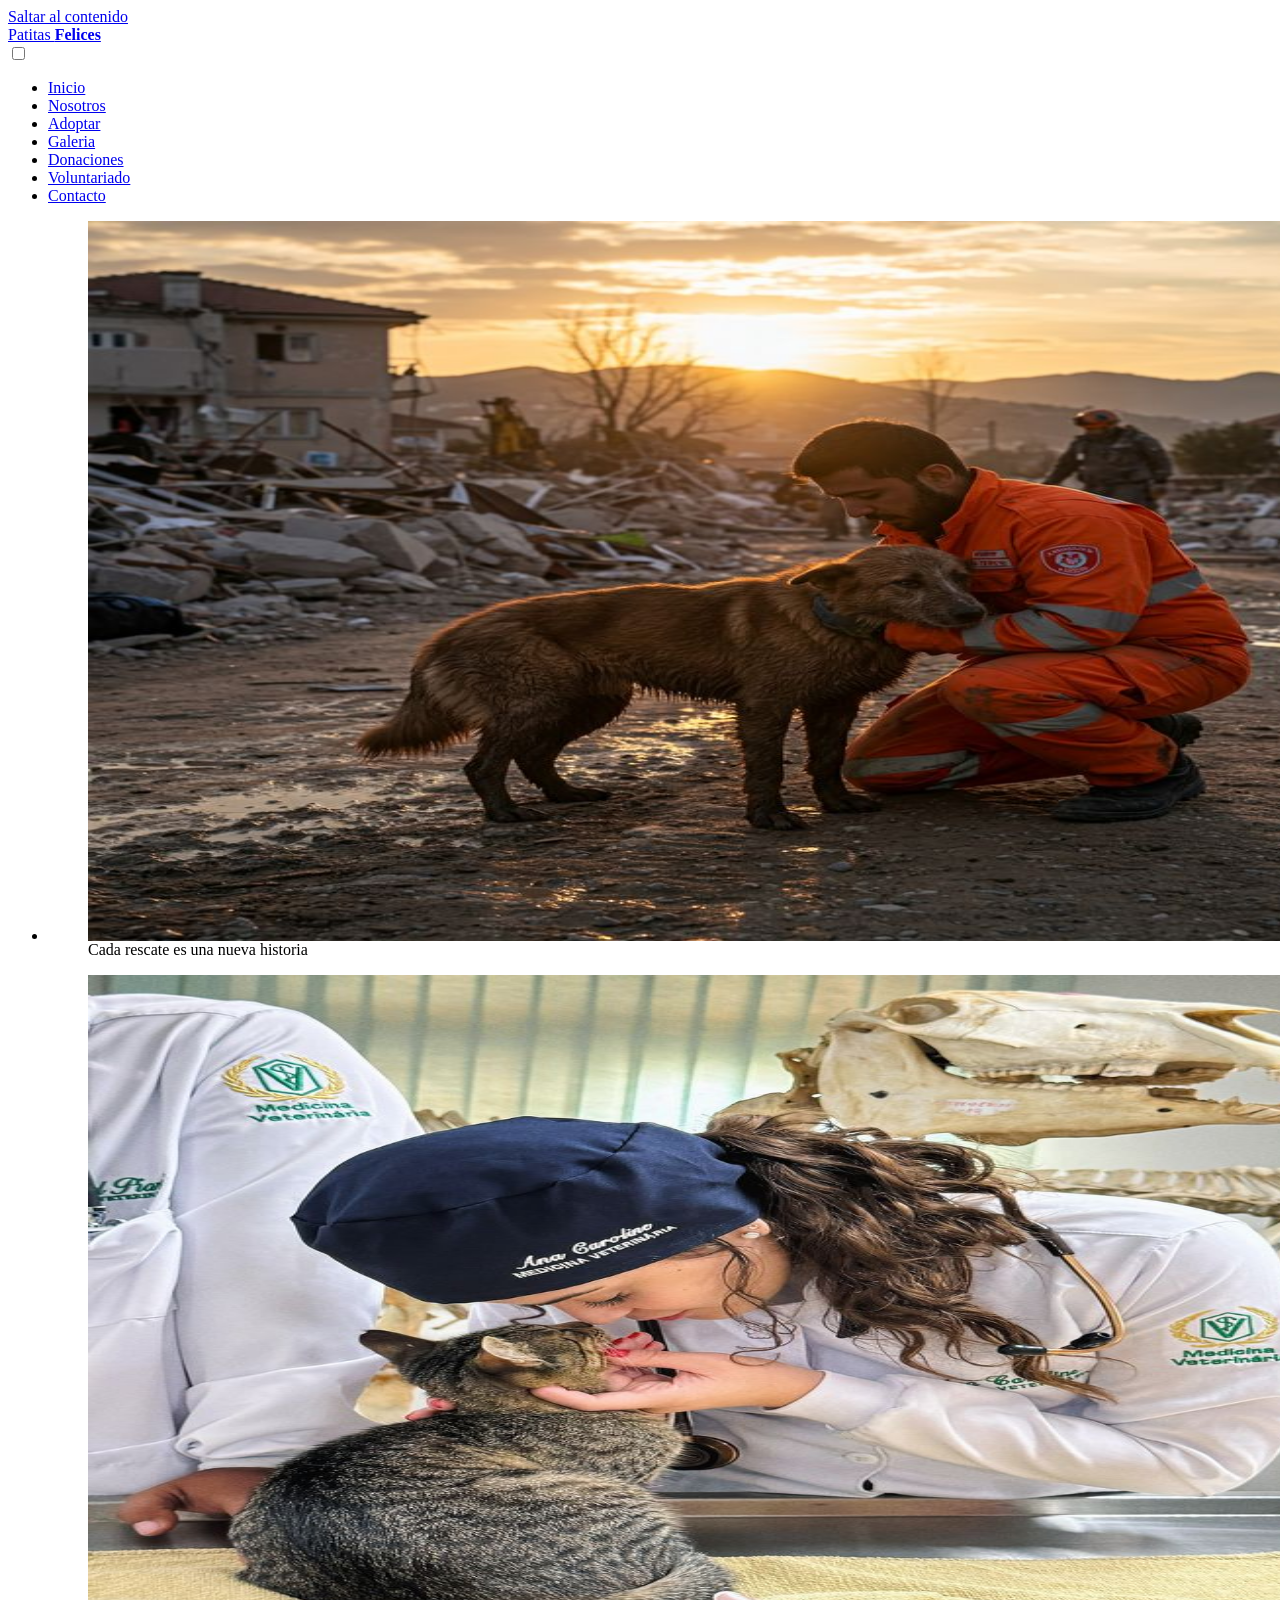
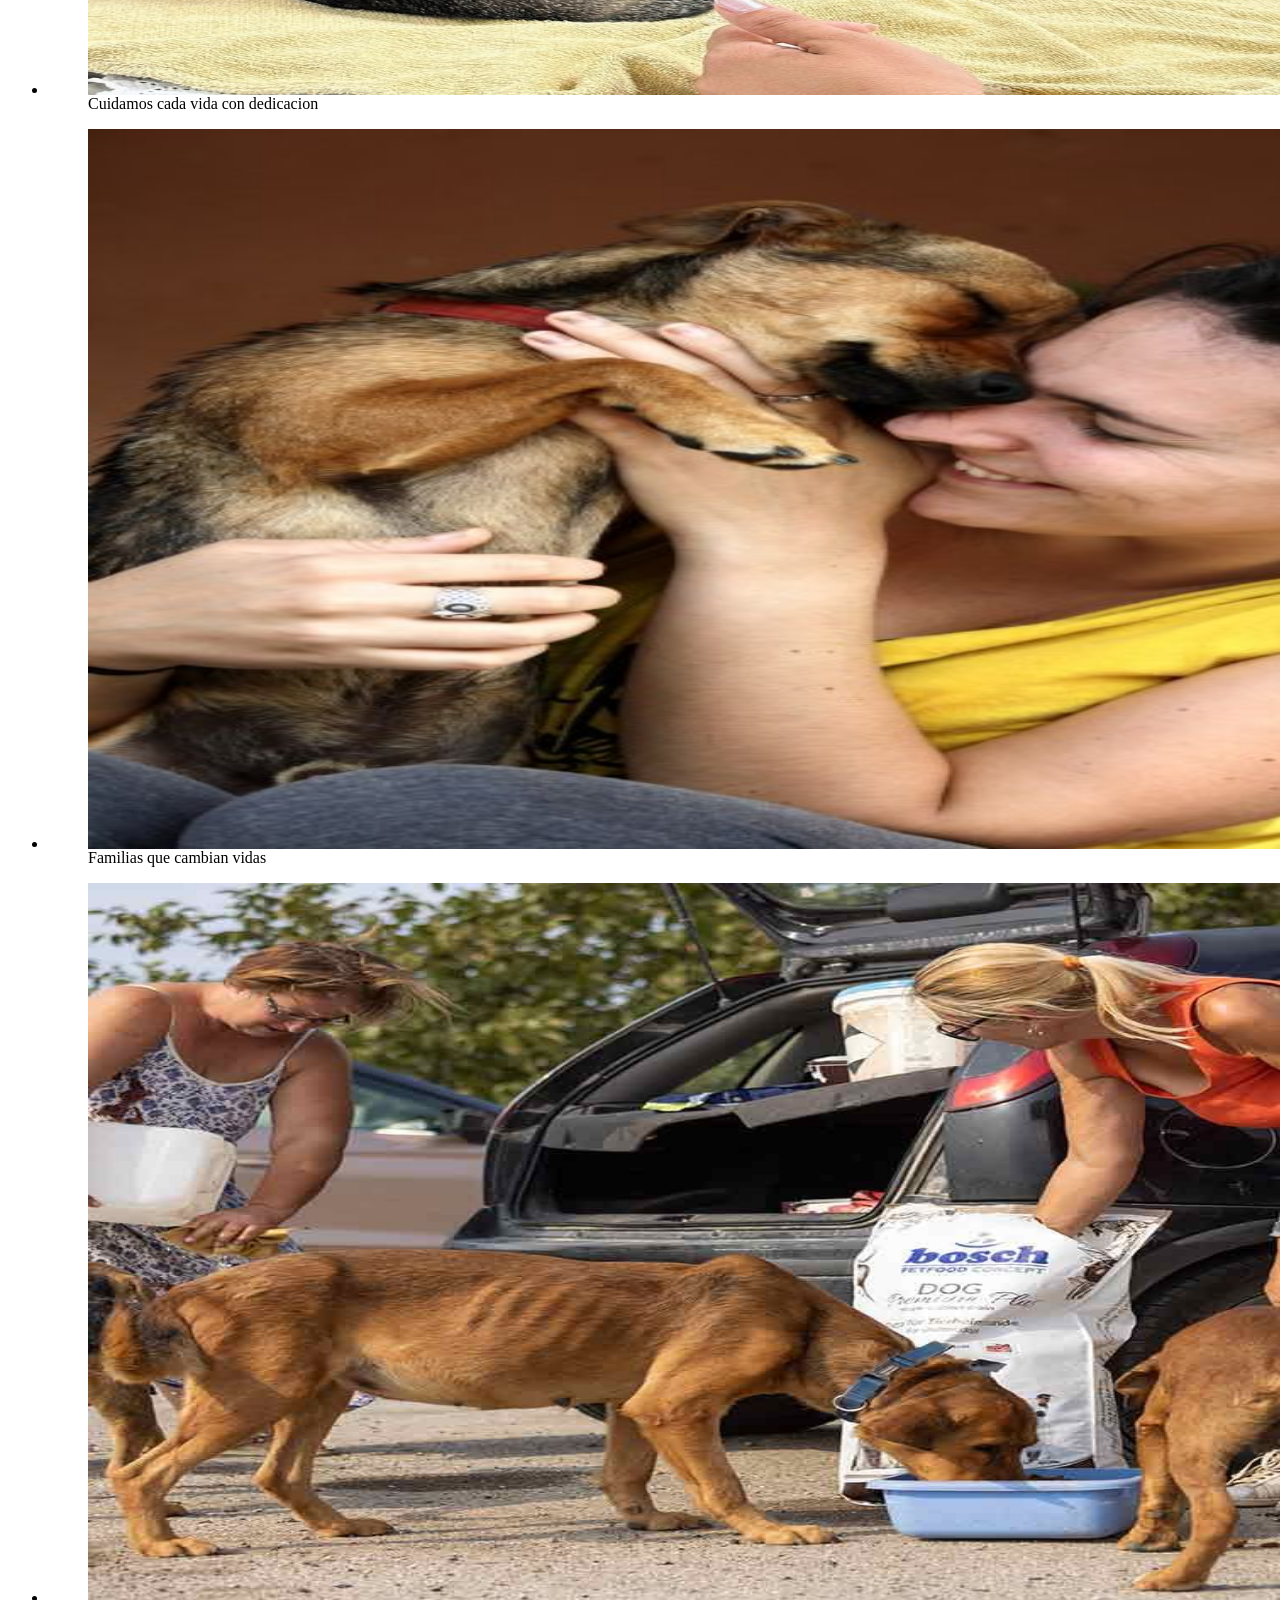
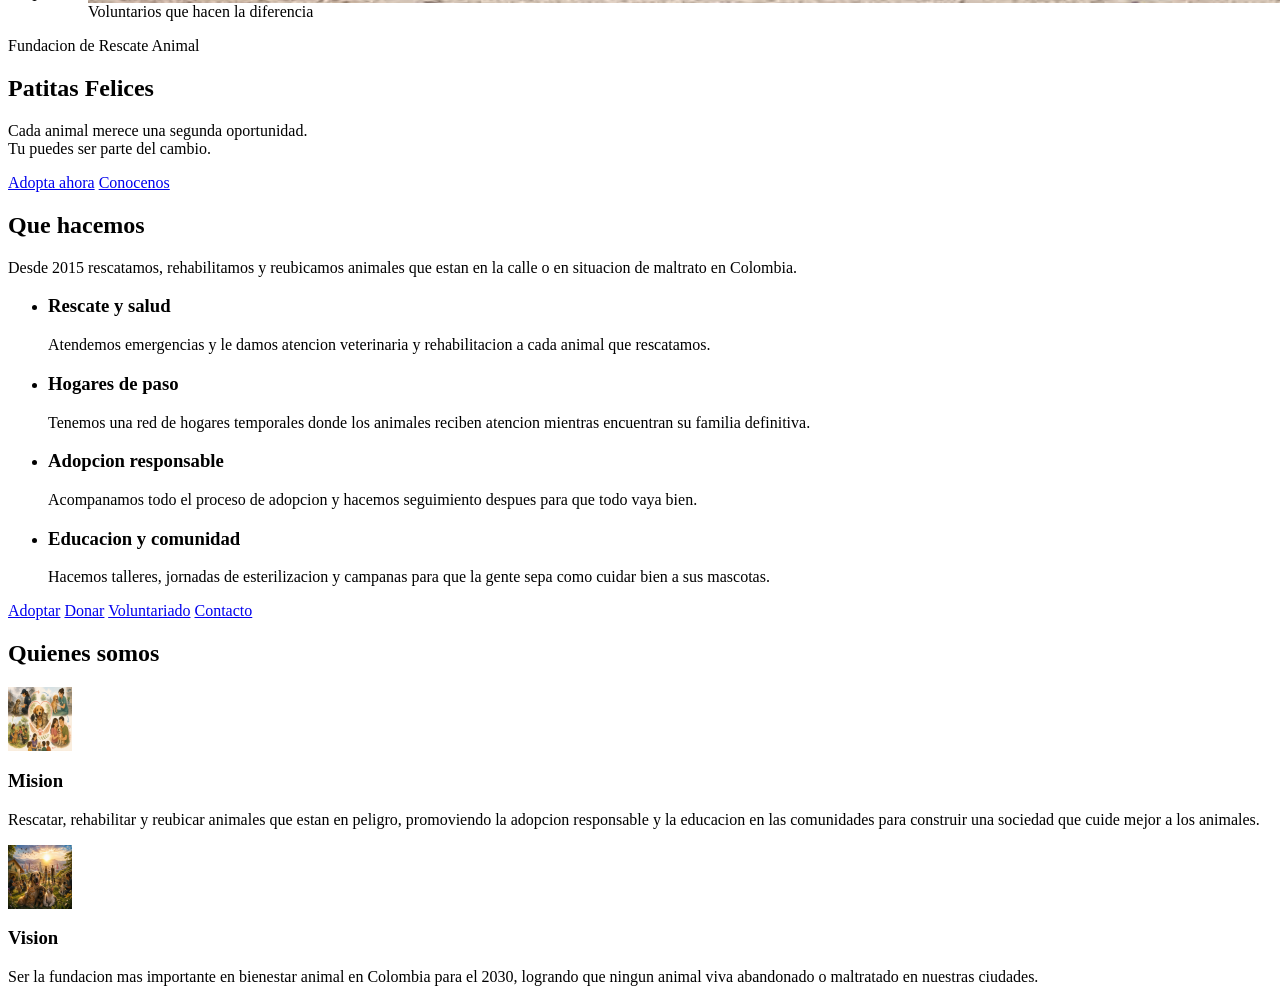
==== index.html @ 2f9f9a66 "feat: index" ====
<html lang="es">
  <head>
    <meta charset="UTF-8" />
    <meta name="viewport" content="width=device-width, initial-scale=1.0" />
    <meta
      name="description"
      content="Fundacion Patitas Felices — Rescate, cuidado y reubicacion de animales en Colombia. Adopta, dona o se voluntario."
    />
    <meta name="author" content="Fundacion Patitas Felices" />
    <title>Patitas Felices — Fundacion de Rescate Animal</title>
    <link rel="stylesheet" href="styles.css"> 
   </head>

  <body>

    <a href="#contenido-principal" class="skip-link">Saltar al contenido</a>
    <header class="site-header" role="banner">
      <div class="header-inner">

        <a href="#inicio" class="brand" aria-label="Patitas Felices - ir al inicio">
          <span class="brand-name">Patitas <strong>Felices</strong></span>
        </a>

        <nav class="nav-main" aria-label="Navegacion principal">
          <input type="checkbox" id="nav-toggle" class="nav-toggle-input" aria-hidden="true" />
          <label for="nav-toggle" class="nav-toggle-label" aria-label="Abrir menu">
            <span></span>
            <span></span>
            <span></span>
          </label>

          <ul class="nav-list" role="list">
            <li><a href="#inicio" class="nav-link">Inicio</a></li>
            <li><a href="#nosotros" class="nav-link">Nosotros</a></li>
            <li><a href="#adoptar" class="nav-link">Adoptar</a></li>
            <li><a href="#galeria" class="nav-link">Galeria</a></li>
            <li><a href="#donaciones" class="nav-link">Donaciones</a></li>
            <li><a href="#voluntariado" class="nav-link">Voluntariado</a></li>
            <li><a href="#contacto" class="nav-link nav-link--cta">Contacto</a></li>
          </ul>
        </nav>

      </div>
    </header>

    <main id="contenido-principal">
      <section id="inicio" class="section-hero" aria-labelledby="hero-titulo">

       
        <div class="hero-carrusel" role="region" aria-label="Fotos de animales y voluntarios">
          <ul class="carrusel-track" role="list">
            <li class="carrusel-slide slide-1">
              <figure>
                <img
                  src="img/rescate.jpg"
                  width="1440"
                  height="720"
                  loading="eager"
                  fetchpriority="high"
                />
                <figcaption class="slide-texto">Cada rescate es una nueva historia</figcaption>
              </figure>
            </li>
            <li class="carrusel-slide slide-2">
              <figure>
                <img
                  src="img/veterinaria.jpg"
                  width="1440"
                  height="720"
                  loading="lazy"
                />
                <figcaption class="slide-texto">Cuidamos cada vida con dedicacion</figcaption>
              </figure>
            </li>
            <li class="carrusel-slide slide-3">
              <figure>
                <img
                  src="img/perrito.jpg"
                  width="1440"
                  height="720"
                  loading="lazy"
                />
                <figcaption class="slide-texto">Familias que cambian vidas</figcaption>
              </figure>
            </li>
            <li class="carrusel-slide slide-4">
              <figure>
                <img
                  src="img/voluntarios.jpg"
                  width="1440"
                  height="720"
                  loading="lazy"
                />
                <figcaption class="slide-texto">Voluntarios que hacen la diferencia</figcaption>
              </figure>
            </li>
          </ul>
        </div>

        <div class="hero-contenido">
          <p class="hero-subtitulo">Fundacion de Rescate Animal</p>
          <h1 id="hero-titulo" class="hero-titulo">
            Patitas <span class="hero-titulo--acento">Felices</span>
          </h1>
          <p class="hero-eslogan">
            Cada animal merece una segunda oportunidad.<br />
            Tu puedes ser parte del cambio.
          </p>
          <div class="hero-botones">
            <a href="#adoptar" class="btn btn--principal btn--grande">Adopta ahora</a>
            <a href="#nosotros" class="btn btn--borde btn--grande">Conocenos</a>
          </div>
        </div>

      </section>

       <section id="que-hacemos" class="section-destacados" aria-labelledby="destacados-titulo">
        <div class="contenedor">

          <header class="section-encabezado">
            <h2 id="destacados-titulo" class="section-titulo">Que hacemos</h2>
            <p class="section-descripcion">
              Desde 2015 rescatamos, rehabilitamos y reubicamos animales que estan
              en la calle o en situacion de maltrato en Colombia.
            </p>
          </header>

          <ul class="destacados-grilla" role="list">
            <li class="tarjeta-destacado">
              <h3 class="tarjeta-destacado__titulo">Rescate y salud</h3>
              <p class="tarjeta-destacado__texto">
                Atendemos emergencias y le damos atencion veterinaria y rehabilitacion
                a cada animal que rescatamos.
              </p>
            </li>
            <li class="tarjeta-destacado">
              <h3 class="tarjeta-destacado__titulo">Hogares de paso</h3>
              <p class="tarjeta-destacado__texto">
                Tenemos una red de hogares temporales donde los animales reciben
                atencion mientras encuentran su familia definitiva.
              </p>
            </li>
            <li class="tarjeta-destacado">
              <h3 class="tarjeta-destacado__titulo">Adopcion responsable</h3>
              <p class="tarjeta-destacado__texto">
                Acompanamos todo el proceso de adopcion y hacemos seguimiento despues
                para que todo vaya bien.
              </p>
            </li>
            <li class="tarjeta-destacado">
              <h3 class="tarjeta-destacado__titulo">Educacion y comunidad</h3>
              <p class="tarjeta-destacado__texto">
                Hacemos talleres, jornadas de esterilizacion y campanas para que
                la gente sepa como cuidar bien a sus mascotas.
              </p>
            </li>
          </ul>

          <nav class="accesos-rapidos" aria-label="Accesos rapidos a secciones">
            <a href="#adoptar" class="btn btn--secundario">Adoptar</a>
            <a href="#donaciones" class="btn btn--secundario">Donar</a>
            <a href="#voluntariado" class="btn btn--secundario">Voluntariado</a>
            <a href="#contacto" class="btn btn--secundario">Contacto</a>
          </nav>

        </div>
      </section>


      <section id="nosotros" class="section-mision" aria-labelledby="mision-titulo">
        <div class="contenedor">

          <header class="section-encabezado">
            <h2 id="mision-titulo" class="section-titulo">Quienes somos</h2>
          </header>

          <div class="mision-vision-grilla">

            <article class="tarjeta-mision" aria-labelledby="mision-heading">
              <div class="tarjeta-mision__icono">
                <img src="img/mision.png" alt="" width="64" height="64" />
              </div>
              <h3 id="mision-heading" class="tarjeta-mision__titulo">Mision</h3>
              <p class="tarjeta-mision__texto">
                Rescatar, rehabilitar y reubicar animales que estan en peligro,
                promoviendo la adopcion responsable y la educacion en las comunidades
                para construir una sociedad que cuide mejor a los animales.
              </p>
            </article>

            <article class="tarjeta-vision" aria-labelledby="vision-heading">
              <div class="tarjeta-mision__icono">
                <img src="img/vision.png" alt="" width="64" height="64" />
              </div>
              <h3 id="vision-heading" class="tarjeta-mision__titulo">Vision</h3>
              <p class="tarjeta-mision__texto">
                Ser la fundacion mas importante en bienestar animal en Colombia para
                el 2030, logrando que ningun animal viva abandonado o maltratado
                en nuestras ciudades.
              </p>
            </article>

          </div>
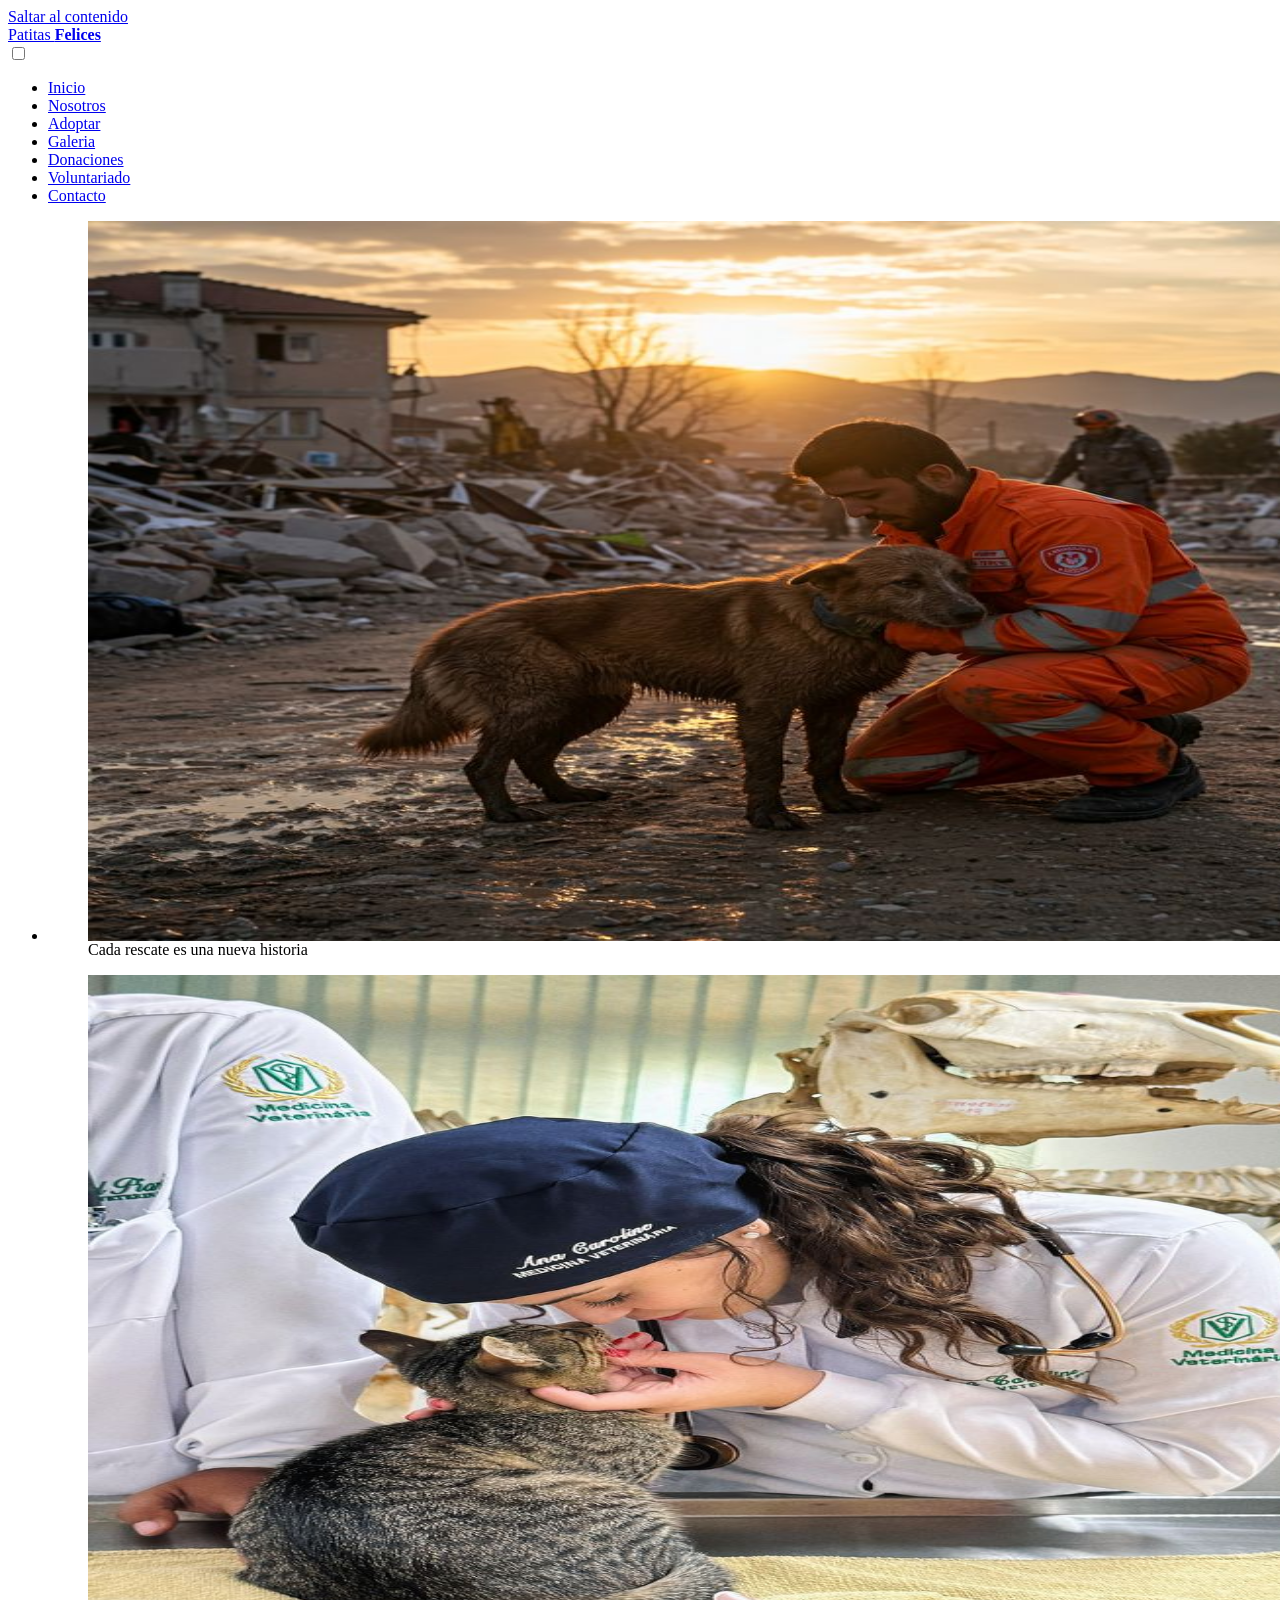
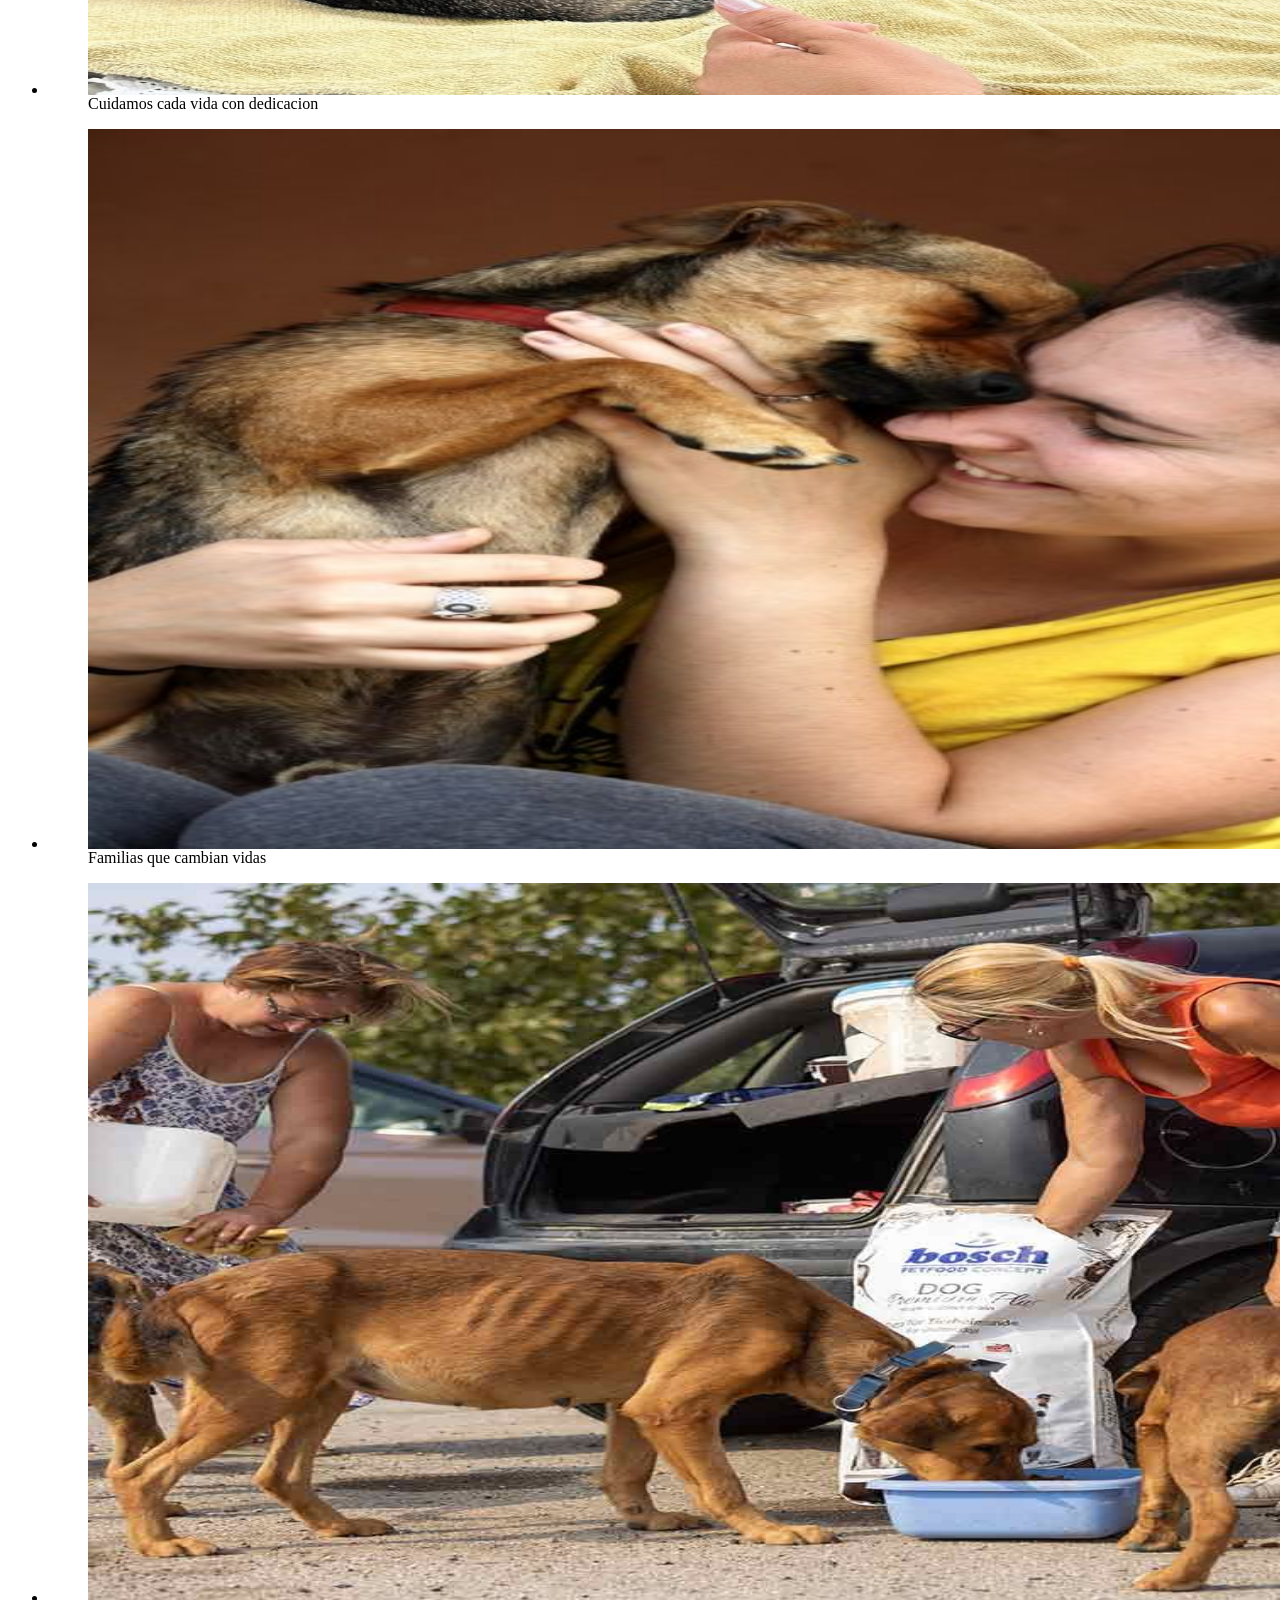
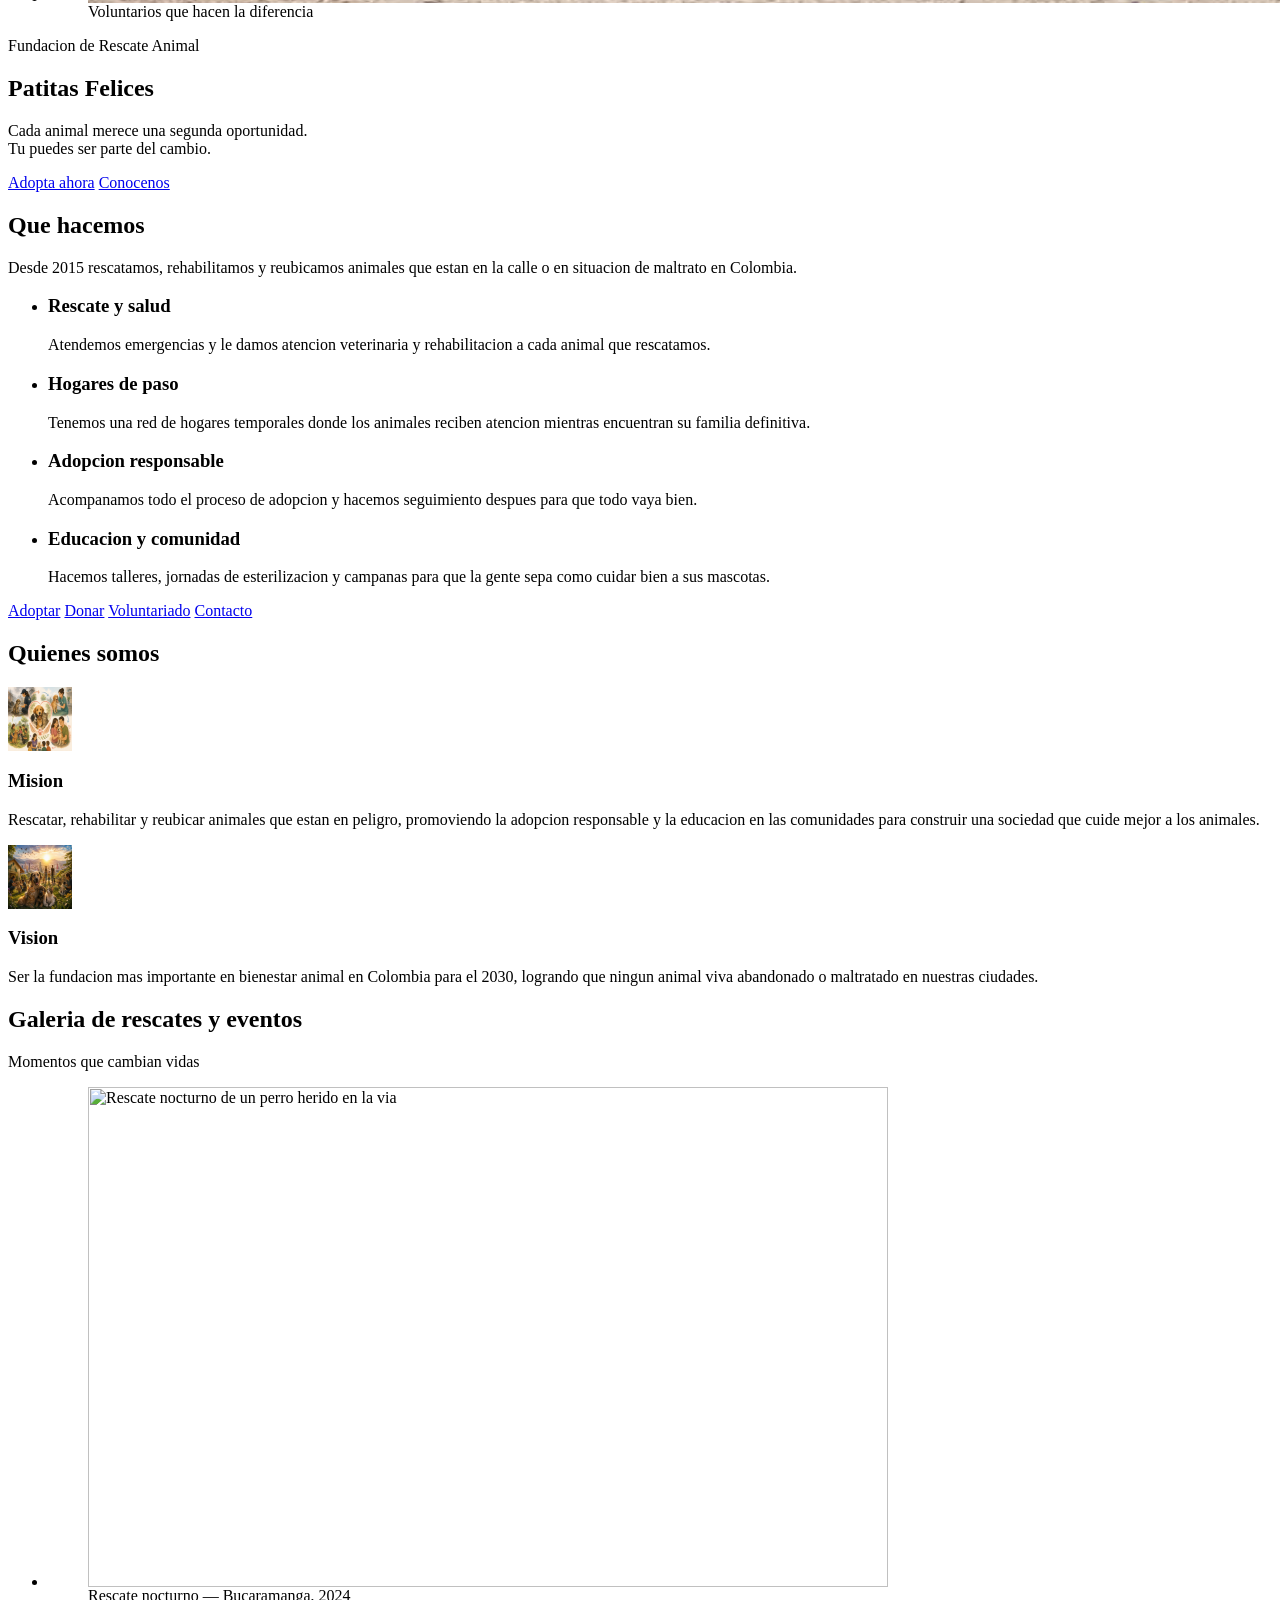
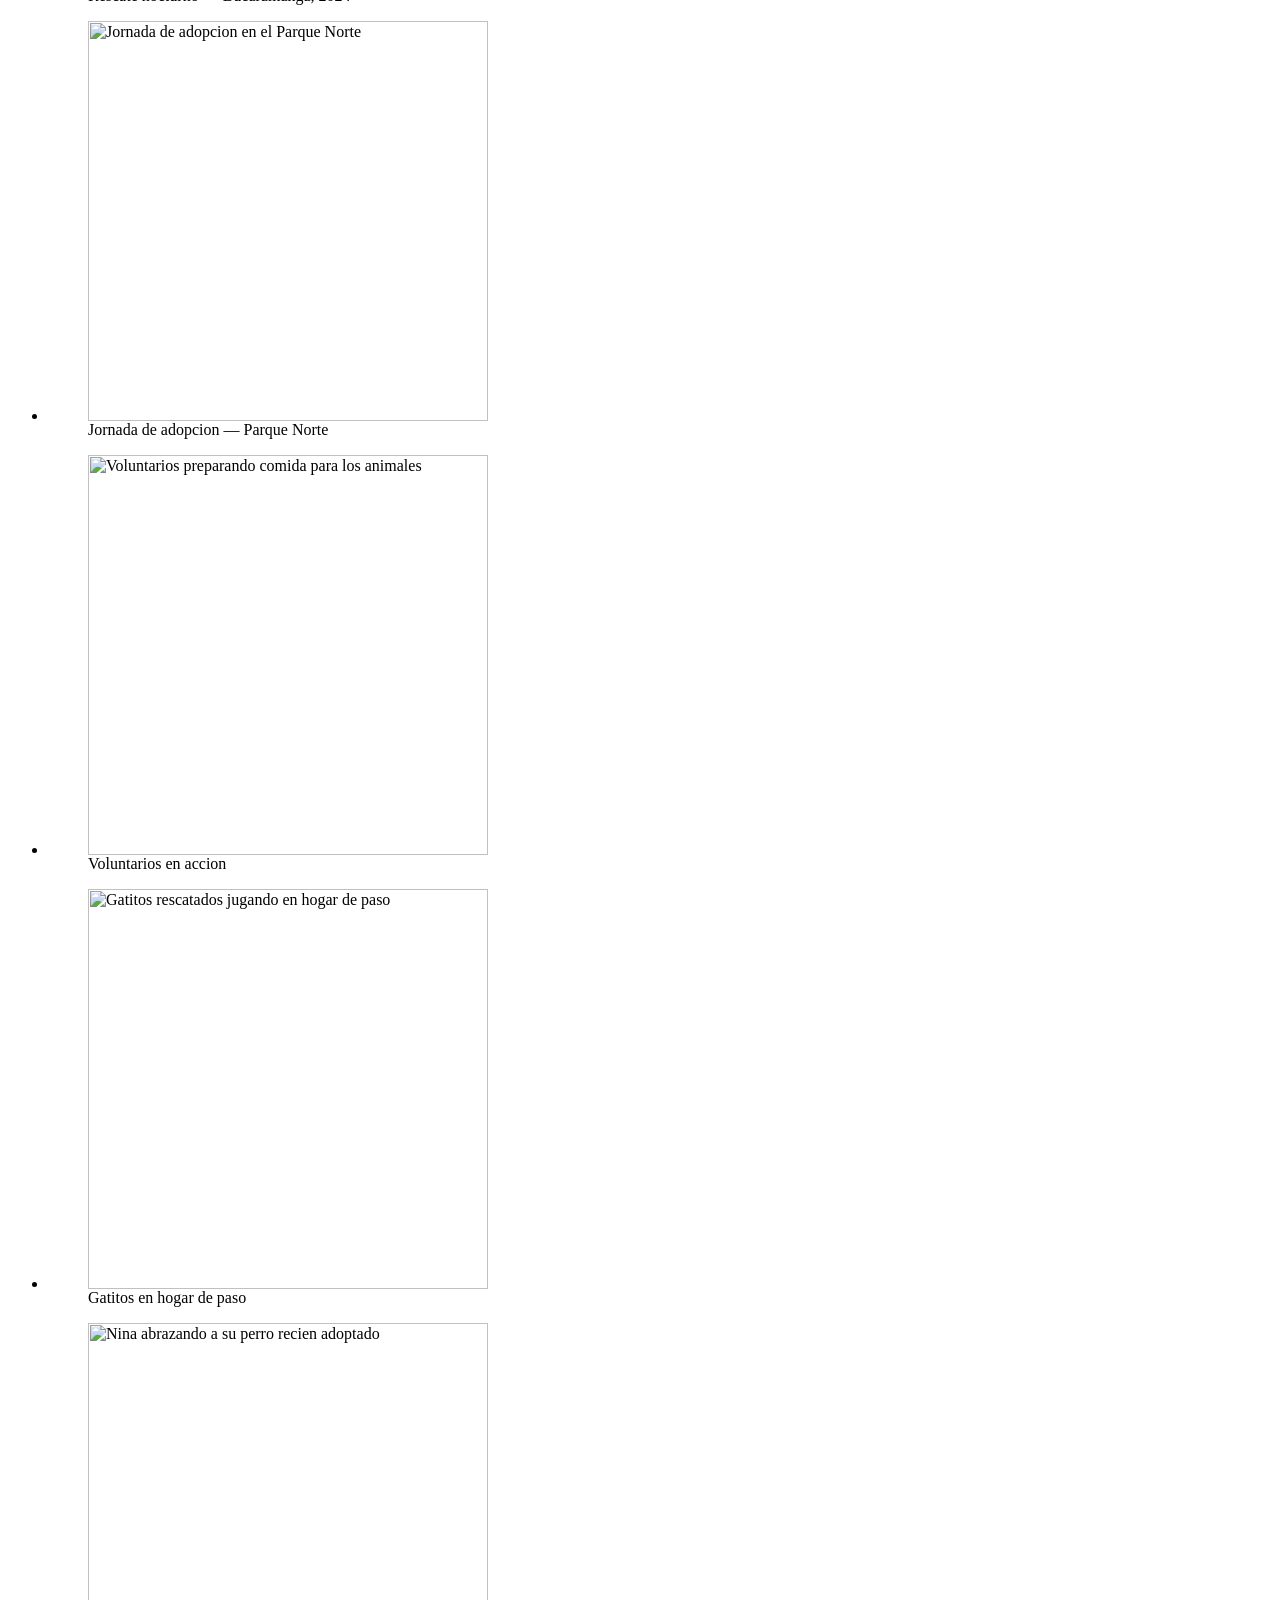
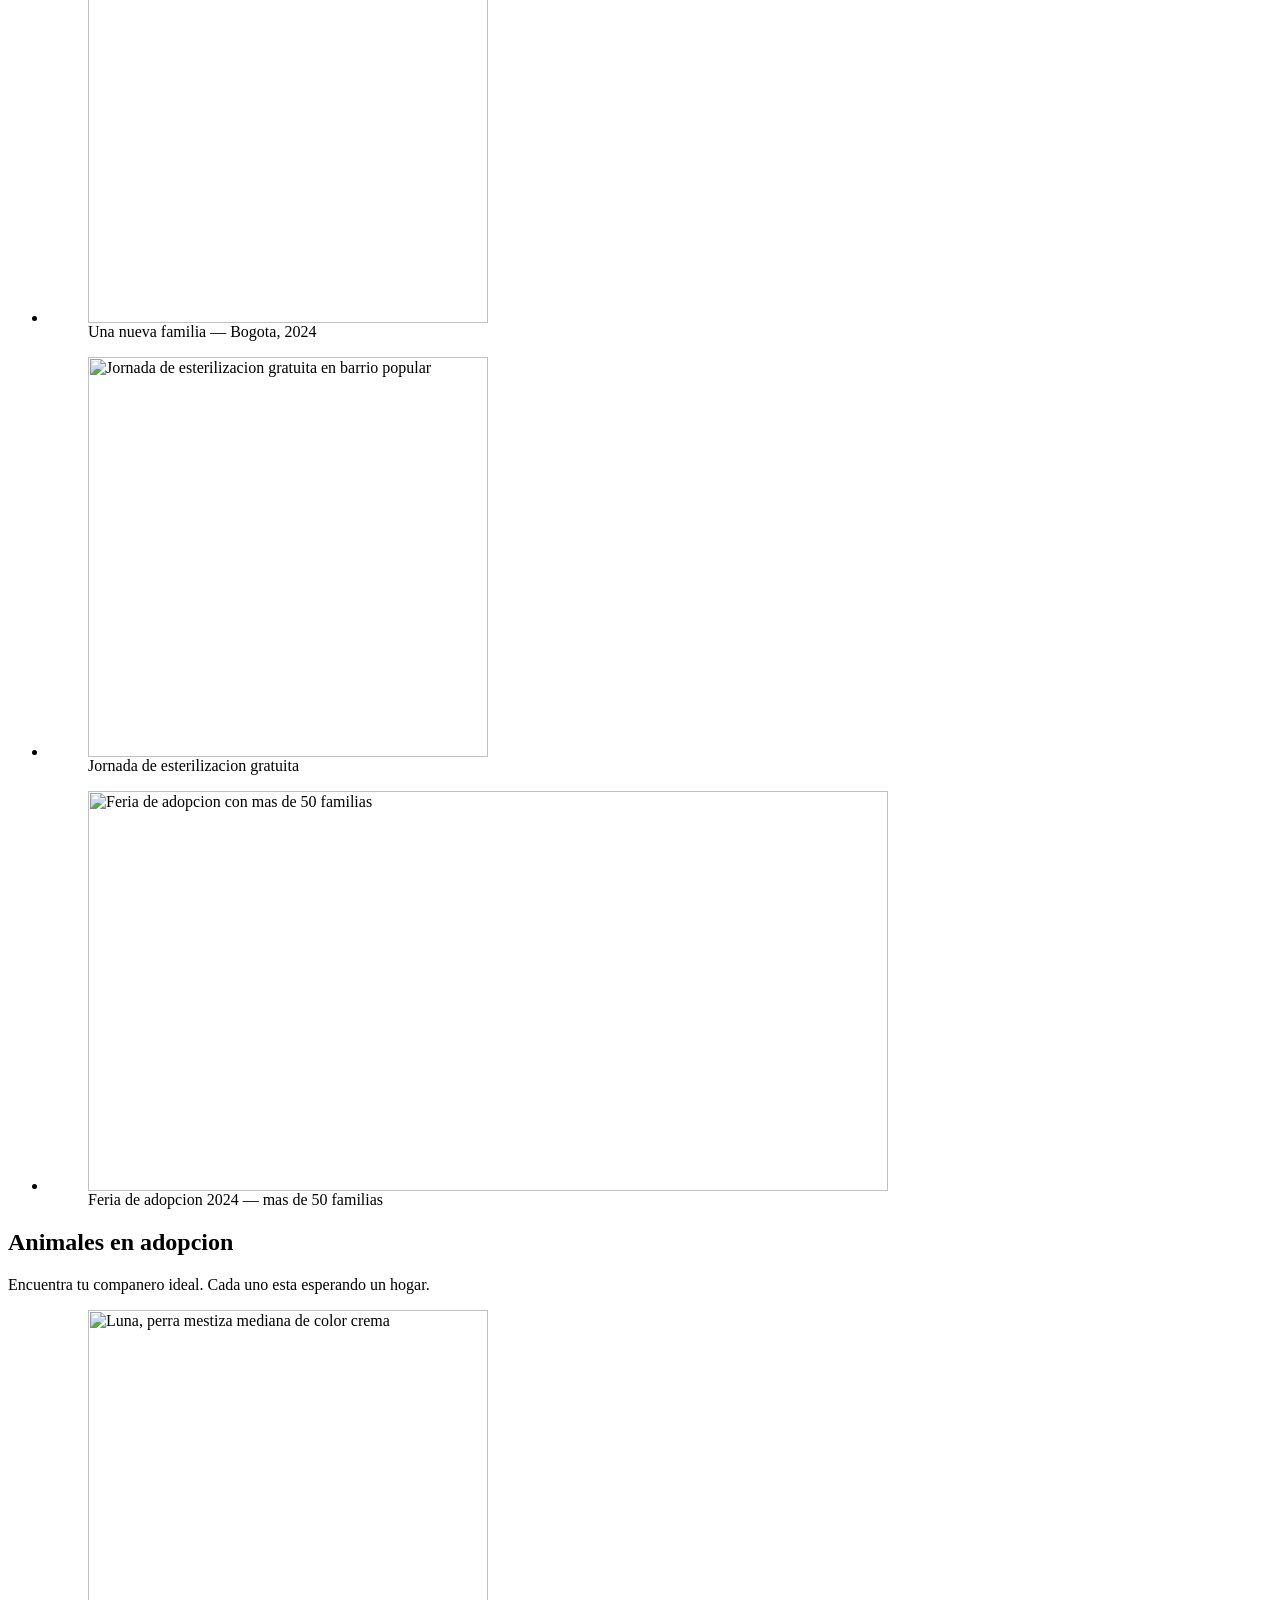
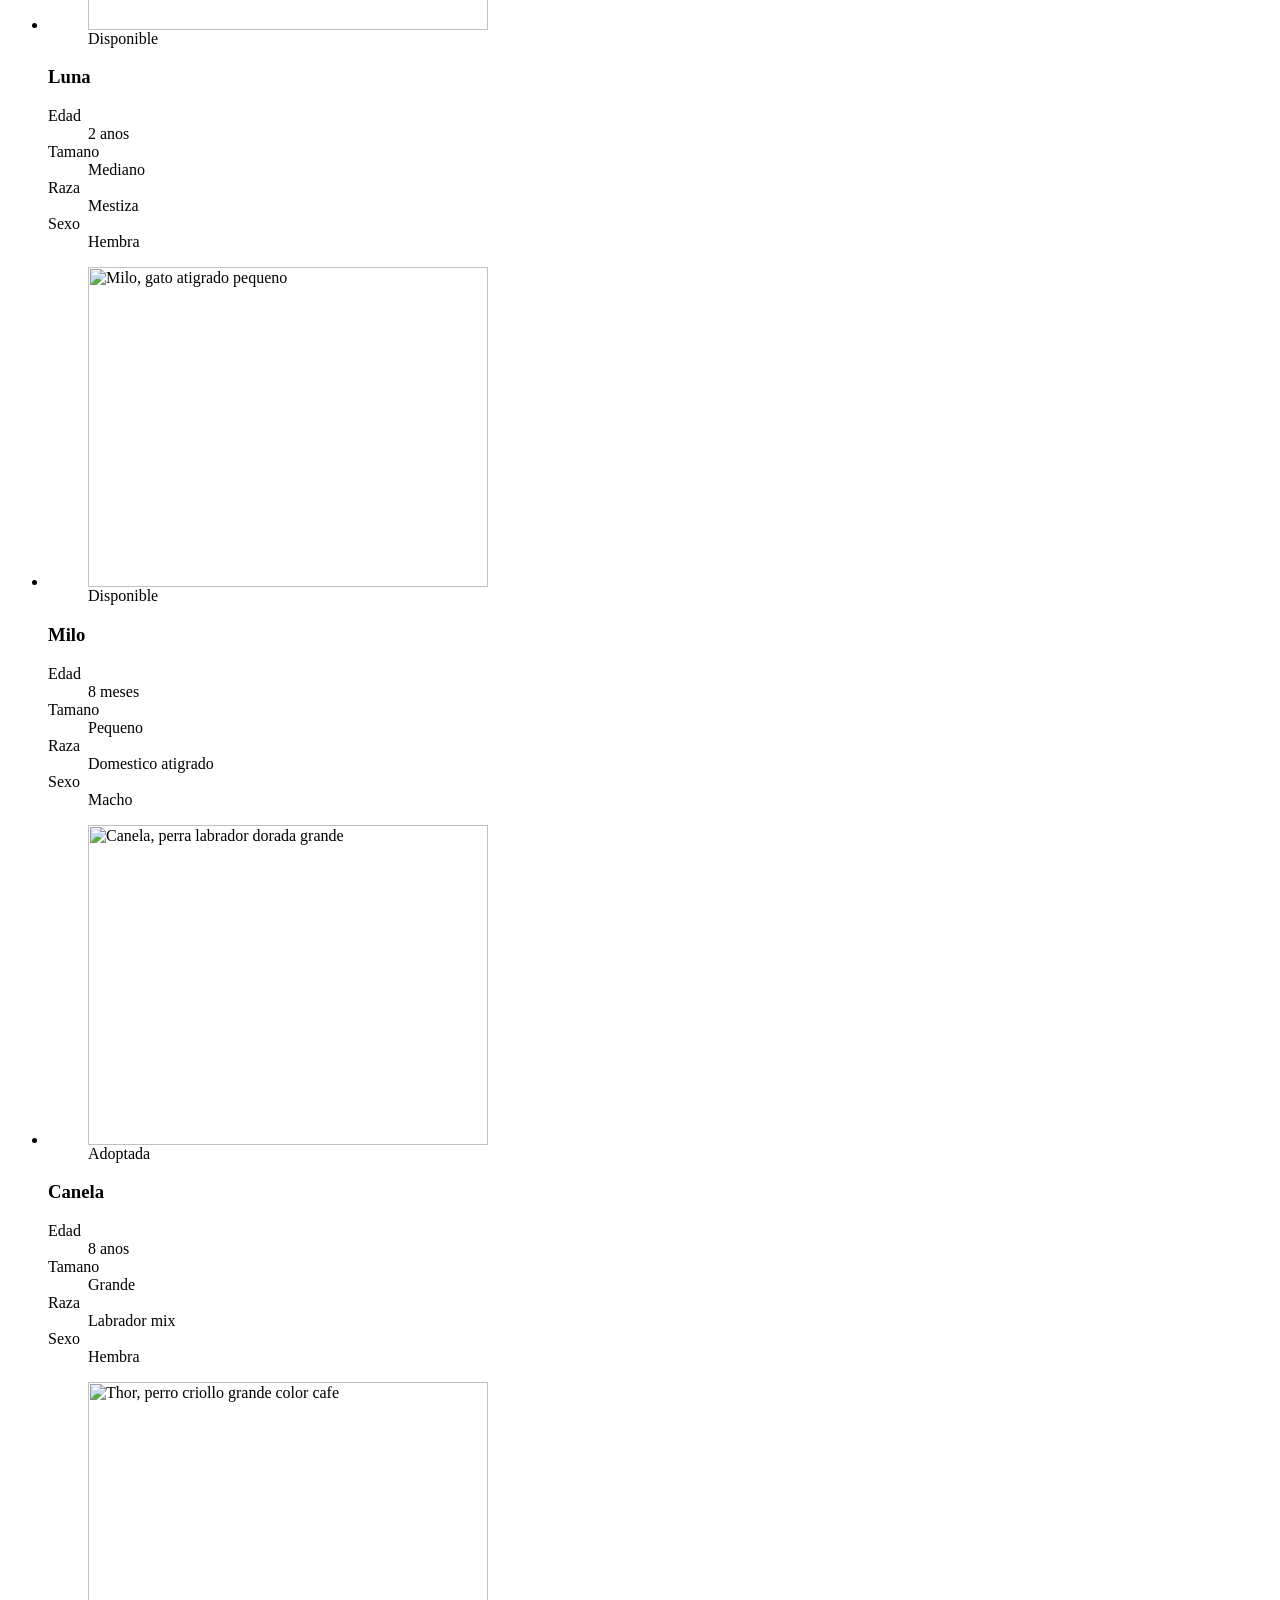
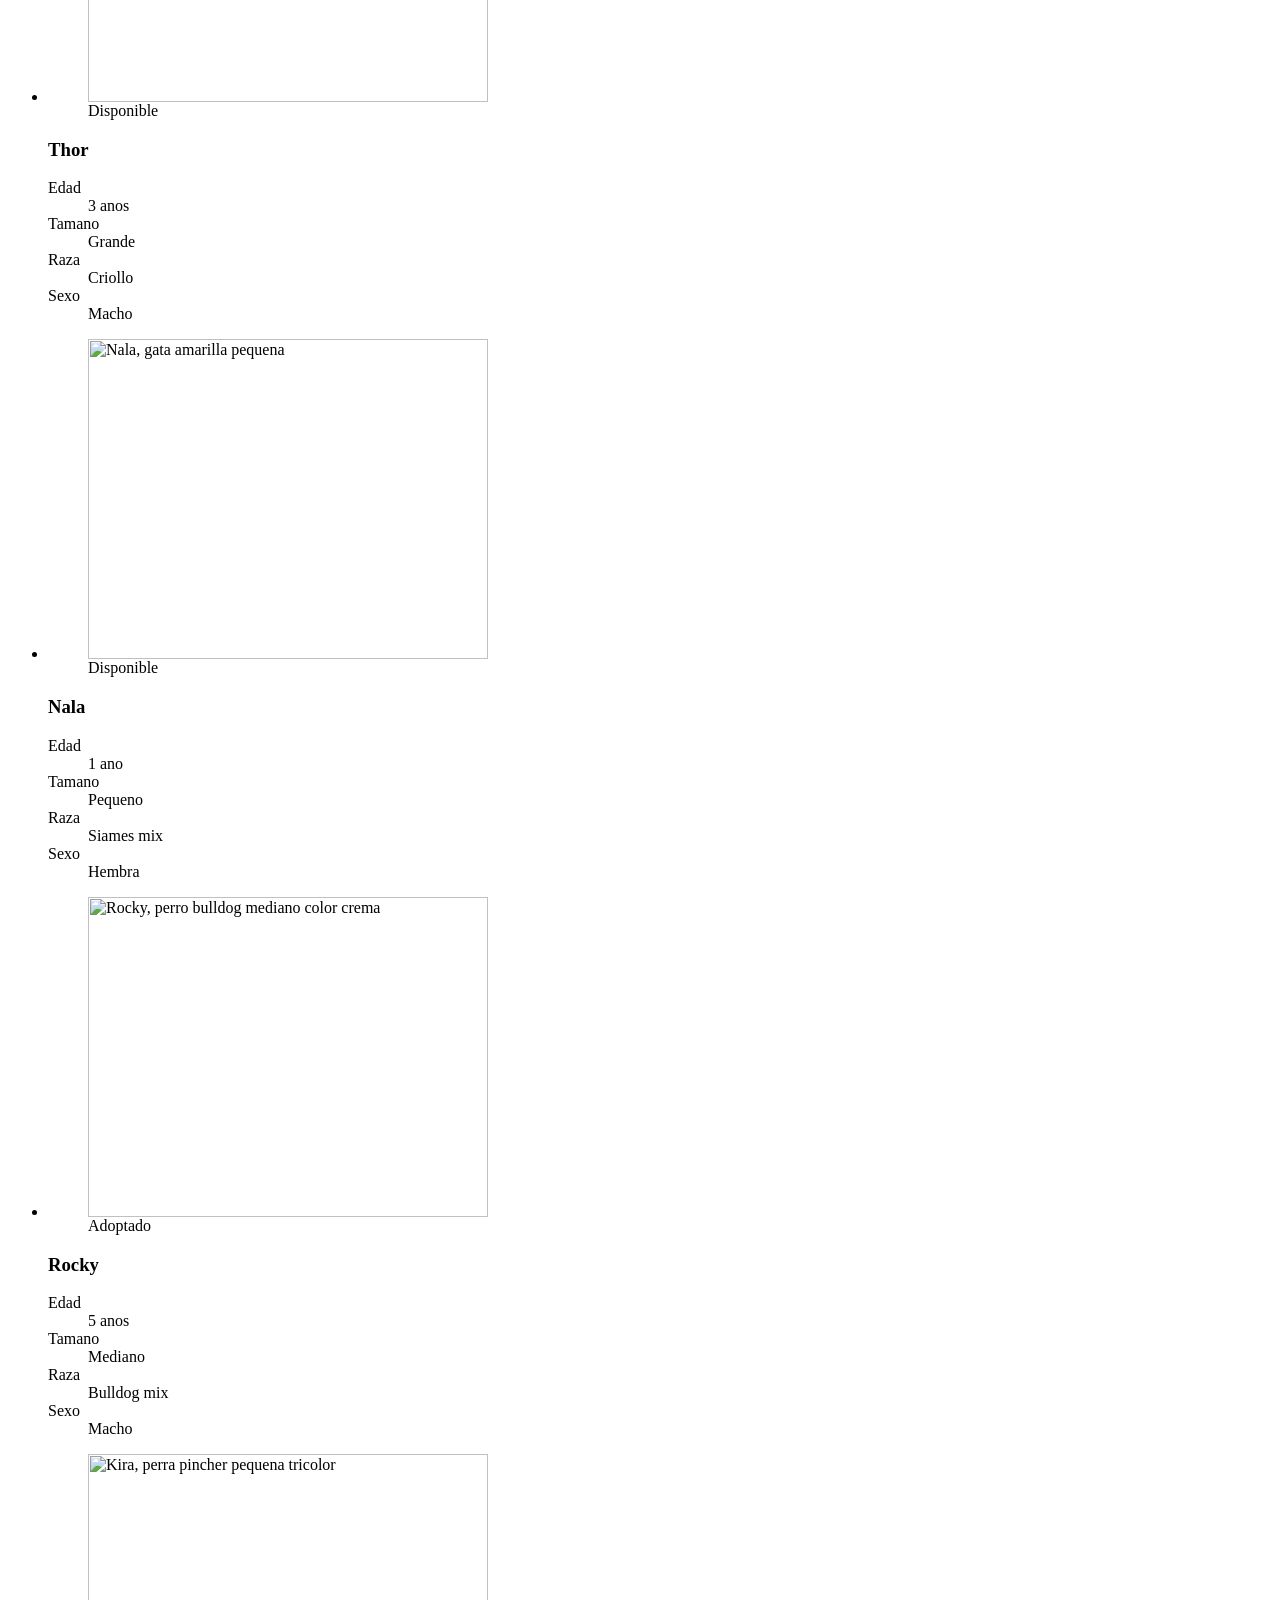
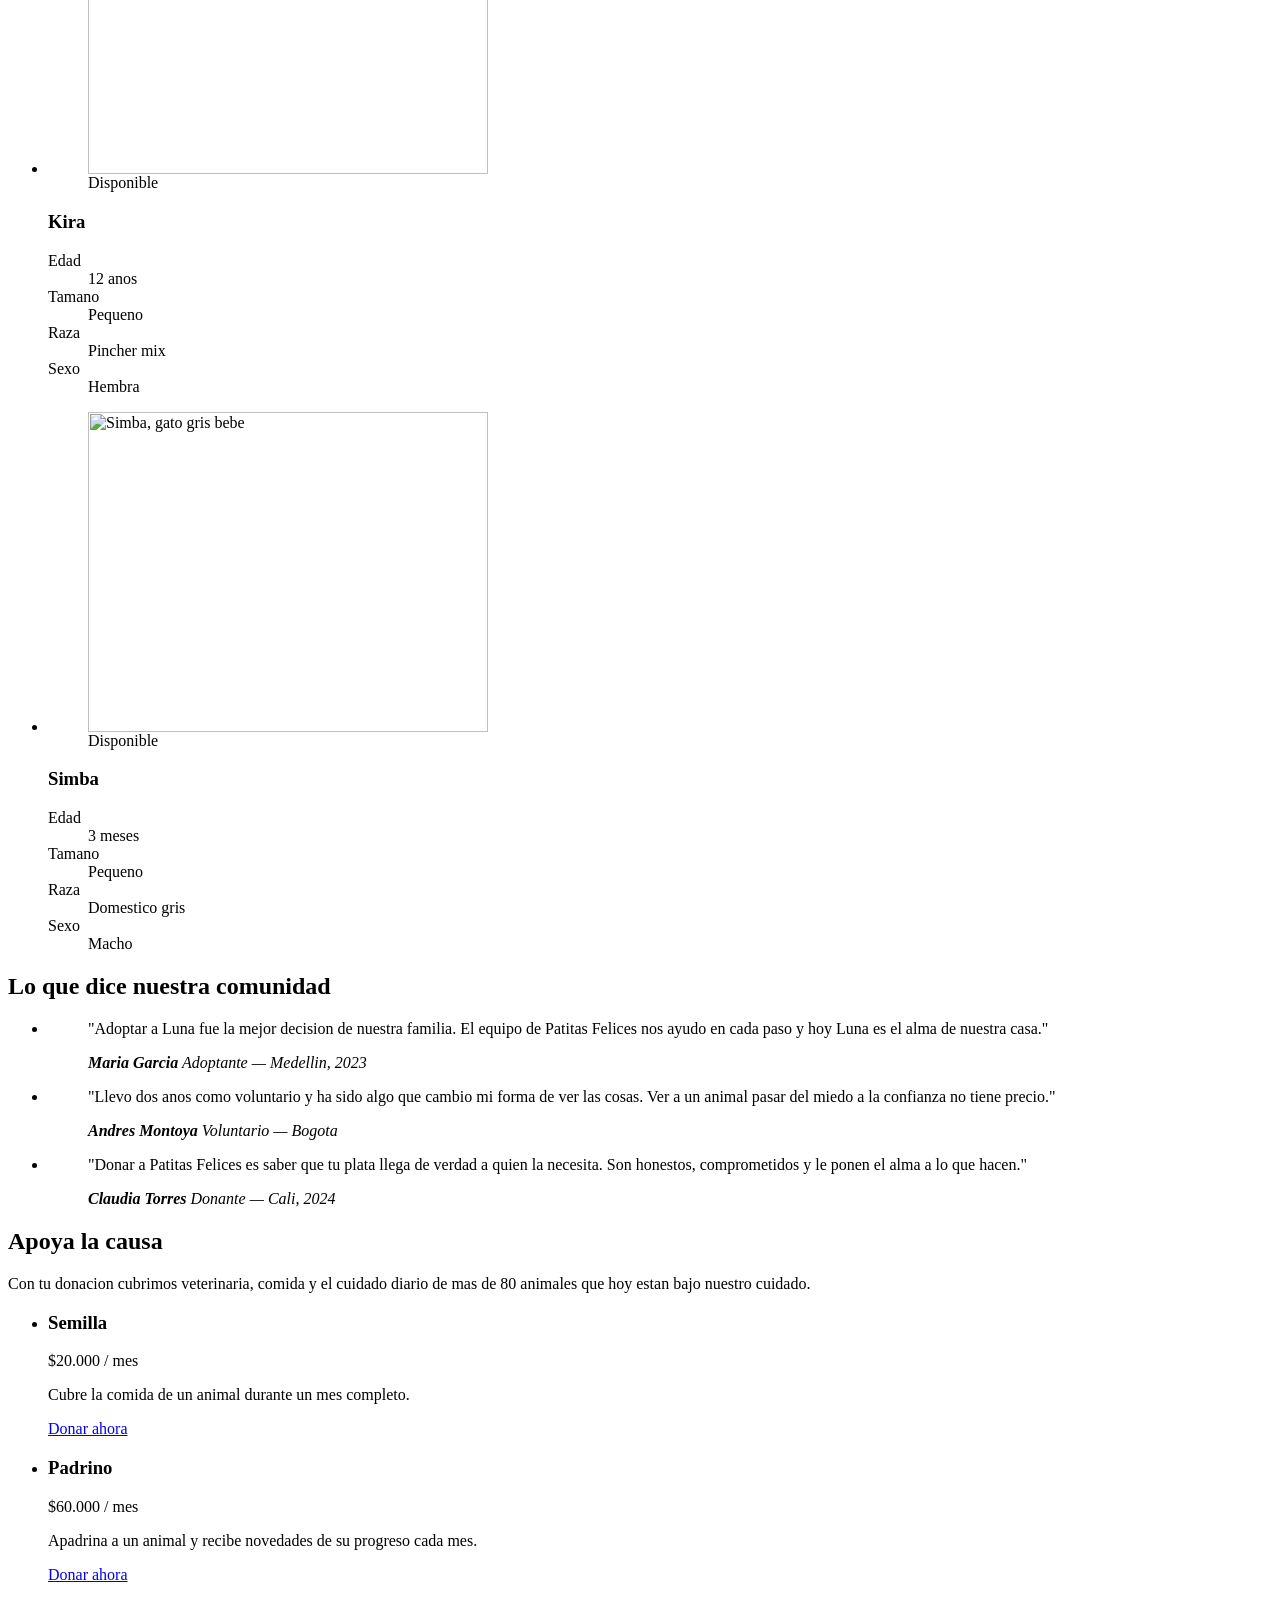
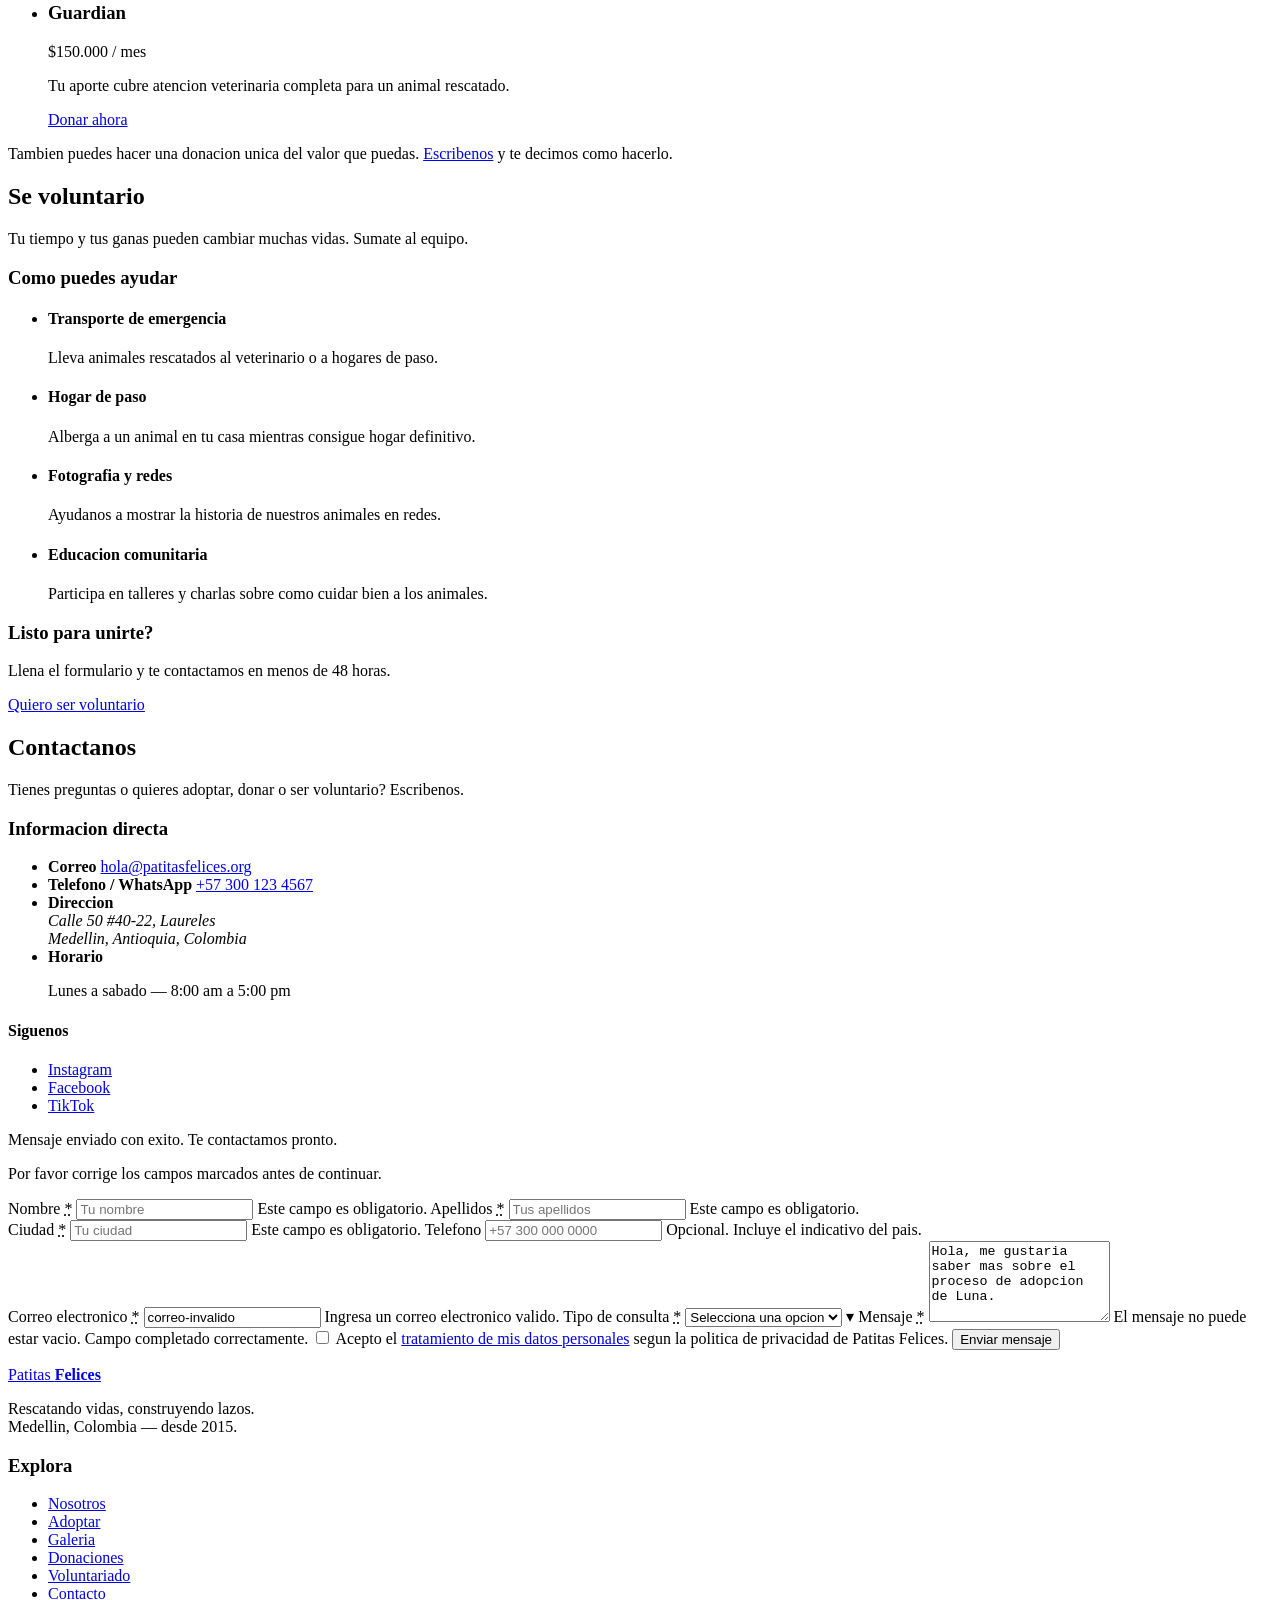
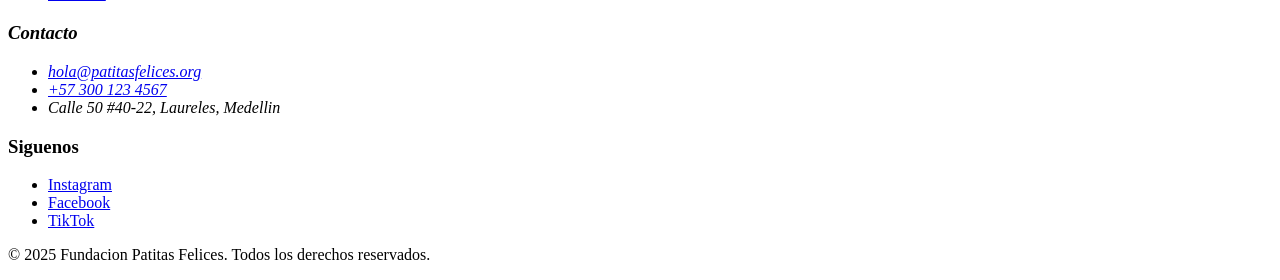
==== commit d920bf92: "feat:index" ====
--- a/index.html
+++ b/index.html
@@ -200,4 +200,549 @@
               </p>
             </article>
 
-          </div>+          </div>
+          <section id="galeria" class="section-galeria" aria-labelledby="galeria-titulo">
+        <div class="contenedor">
+
+          <header class="section-encabezado">
+            <h2 id="galeria-titulo" class="section-titulo">Galeria de rescates y eventos</h2>
+            <p class="section-descripcion">Momentos que cambian vidas</p>
+          </header>
+
+          <ul class="galeria-mosaico" role="list" aria-label="Fotos de rescates y eventos">
+            <li class="galeria-item galeria-item--ancho">
+              <figure>
+                <img src="img/rescate2.png" alt="Rescate nocturno de un perro herido en la via" width="800" height="500" loading="lazy" />
+                <figcaption>Rescate nocturno — Bucaramanga, 2024</figcaption>
+              </figure>
+            </li>
+            <li class="galeria-item">
+              <figure>
+                <img src="img/jornada.png" alt="Jornada de adopcion en el Parque Norte" width="400" height="400" loading="lazy" />
+                <figcaption>Jornada de adopcion — Parque Norte</figcaption>
+              </figure>
+            </li>
+            <li class="galeria-item">
+              <figure>
+                <img src="img/comida.png" alt="Voluntarios preparando comida para los animales" width="400" height="400" loading="lazy" />
+                <figcaption>Voluntarios en accion</figcaption>
+              </figure>
+            </li>
+            <li class="galeria-item">
+              <figure>
+                <img src="img/gatos.png" alt="Gatitos rescatados jugando en hogar de paso" width="400" height="400" loading="lazy" />
+                <figcaption>Gatitos en hogar de paso</figcaption>
+              </figure>
+            </li>
+            <li class="galeria-item galeria-item--alto">
+              <figure>
+                <img src="img/nina.png" alt="Nina abrazando a su perro recien adoptado" width="400" height="600" loading="lazy" />
+                <figcaption>Una nueva familia — Bogota, 2024</figcaption>
+              </figure>
+            </li>
+            <li class="galeria-item">
+              <figure>
+                <img src="img/esterilizacion.png" alt="Jornada de esterilizacion gratuita en barrio popular" width="400" height="400" loading="lazy" />
+                <figcaption>Jornada de esterilizacion gratuita</figcaption>
+              </figure>
+            </li>
+            <li class="galeria-item galeria-item--ancho">
+              <figure>
+                <img src="img/feria.jpeg" alt="Feria de adopcion con mas de 50 familias" width="800" height="400" loading="lazy" />
+                <figcaption>Feria de adopcion 2024 — mas de 50 familias</figcaption>
+              </figure>
+            </li>
+          </ul>
+
+        </div>
+      </section>
+
+
+      <section id="adoptar" class="section-adoptar" aria-labelledby="adoptar-titulo">
+        <div class="contenedor">
+
+          <header class="section-encabezado">
+            <h2 id="adoptar-titulo" class="section-titulo">Animales en adopcion</h2>
+            <p class="section-descripcion">
+              Encuentra tu companero ideal. Cada uno esta esperando un hogar.
+            </p>
+          </header>
+
+          <ul class="animales-grilla" role="list" aria-label="Animales disponibles para adopcion">
+
+            <li class="tarjeta-animal tarjeta-animal--disponible">
+              <article aria-labelledby="animal-1-nombre">
+                <figure class="tarjeta-animal__imagen-wrapper">
+                  <img src="img/luna.png" alt="Luna, perra mestiza mediana de color crema" width="400" height="320" loading="lazy" />
+                  <figcaption class="tarjeta-animal_estado tarjeta-animal_estado--disponible" aria-label="Estado: Disponible">Disponible</figcaption>
+                </figure>
+                <dl class="tarjeta-animal__cuerpo">
+                  <h3 id="animal-1-nombre" class="tarjeta-animal__nombre">Luna</h3>
+                  <div class="dato-fila"><dt>Edad</dt><dd>2 anos</dd></div>
+                  <div class="dato-fila"><dt>Tamano</dt><dd>Mediano</dd></div>
+                  <div class="dato-fila"><dt>Raza</dt><dd>Mestiza</dd></div>
+                  <div class="dato-fila"><dt>Sexo</dt><dd>Hembra</dd></div>
+                </dl>
+              </article>
+            </li>
+
+            <li class="tarjeta-animal tarjeta-animal--disponible">
+              <article aria-labelledby="animal-2-nombre">
+                <figure class="tarjeta-animal__imagen-wrapper">
+                  <img src="img/gato.png" alt="Milo, gato atigrado pequeno" width="400" height="320" loading="lazy" />
+                  <figcaption class="tarjeta-animal_estado tarjeta-animal_estado--disponible" aria-label="Estado: Disponible">Disponible</figcaption>
+                </figure>
+                <dl class="tarjeta-animal__cuerpo">
+                  <h3 id="animal-2-nombre" class="tarjeta-animal__nombre">Milo</h3>
+                  <div class="dato-fila"><dt>Edad</dt><dd>8 meses</dd></div>
+                  <div class="dato-fila"><dt>Tamano</dt><dd>Pequeno</dd></div>
+                  <div class="dato-fila"><dt>Raza</dt><dd>Domestico atigrado</dd></div>
+                  <div class="dato-fila"><dt>Sexo</dt><dd>Macho</dd></div>
+                </dl>
+              </article>
+            </li>
+
+            <li class="tarjeta-animal tarjeta-animal--adoptado">
+              <article aria-labelledby="animal-3-nombre">
+                <figure class="tarjeta-animal__imagen-wrapper">
+                  <img src="img/labradora.png" alt="Canela, perra labrador dorada grande" width="400" height="320" loading="lazy" />
+                  <figcaption class="tarjeta-animal_estado tarjeta-animal_estado--adoptado" aria-label="Estado: Adoptada">Adoptada</figcaption>
+                </figure>
+                <dl class="tarjeta-animal__cuerpo">
+                  <h3 id="animal-3-nombre" class="tarjeta-animal__nombre">Canela</h3>
+                  <div class="dato-fila"><dt>Edad</dt><dd>8 anos</dd></div>
+                  <div class="dato-fila"><dt>Tamano</dt><dd>Grande</dd></div>
+                  <div class="dato-fila"><dt>Raza</dt><dd>Labrador mix</dd></div>
+                  <div class="dato-fila"><dt>Sexo</dt><dd>Hembra</dd></div>
+                </dl>
+              </article>
+            </li>
+
+            <li class="tarjeta-animal tarjeta-animal--disponible">
+              <article aria-labelledby="animal-4-nombre">
+                <figure class="tarjeta-animal__imagen-wrapper">
+                  <img src="img/cafe.png" alt="Thor, perro criollo grande color cafe" width="400" height="320" loading="lazy" />
+                  <figcaption class="tarjeta-animal_estado tarjeta-animal_estado--disponible" aria-label="Estado: Disponible">Disponible</figcaption>
+                </figure>
+                <dl class="tarjeta-animal__cuerpo">
+                  <h3 id="animal-4-nombre" class="tarjeta-animal__nombre">Thor</h3>
+                  <div class="dato-fila"><dt>Edad</dt><dd>3 anos</dd></div>
+                  <div class="dato-fila"><dt>Tamano</dt><dd>Grande</dd></div>
+                  <div class="dato-fila"><dt>Raza</dt><dd>Criollo</dd></div>
+                  <div class="dato-fila"><dt>Sexo</dt><dd>Macho</dd></div>
+                </dl>
+              </article>
+            </li>
+
+            <li class="tarjeta-animal tarjeta-animal--disponible">
+              <article aria-labelledby="animal-5-nombre">
+                <figure class="tarjeta-animal__imagen-wrapper">
+                  <img src="img/amarilla.png" alt="Nala, gata amarilla pequena" width="400" height="320" loading="lazy" />
+                  <figcaption class="tarjeta-animal_estado tarjeta-animal_estado--disponible" aria-label="Estado: Disponible">Disponible</figcaption>
+                </figure>
+                <dl class="tarjeta-animal__cuerpo">
+                  <h3 id="animal-5-nombre" class="tarjeta-animal__nombre">Nala</h3>
+                  <div class="dato-fila"><dt>Edad</dt><dd>1 ano</dd></div>
+                  <div class="dato-fila"><dt>Tamano</dt><dd>Pequeno</dd></div>
+                  <div class="dato-fila"><dt>Raza</dt><dd>Siames mix</dd></div>
+                  <div class="dato-fila"><dt>Sexo</dt><dd>Hembra</dd></div>
+                </dl>
+              </article>
+            </li>
+
+            <li class="tarjeta-animal tarjeta-animal--adoptado">
+              <article aria-labelledby="animal-6-nombre">
+                <figure class="tarjeta-animal__imagen-wrapper">
+                  <img src="img/bulldog.png" alt="Rocky, perro bulldog mediano color crema" width="400" height="320" loading="lazy" />
+                  <figcaption class="tarjeta-animal_estado tarjeta-animal_estado--adoptado" aria-label="Estado: Adoptado">Adoptado</figcaption>
+                </figure>
+                <dl class="tarjeta-animal__cuerpo">
+                  <h3 id="animal-6-nombre" class="tarjeta-animal__nombre">Rocky</h3>
+                  <div class="dato-fila"><dt>Edad</dt><dd>5 anos</dd></div>
+                  <div class="dato-fila"><dt>Tamano</dt><dd>Mediano</dd></div>
+                  <div class="dato-fila"><dt>Raza</dt><dd>Bulldog mix</dd></div>
+                  <div class="dato-fila"><dt>Sexo</dt><dd>Macho</dd></div>
+                </dl>
+              </article>
+            </li>
+
+            <li class="tarjeta-animal tarjeta-animal--disponible">
+              <article aria-labelledby="animal-7-nombre">
+                <figure class="tarjeta-animal__imagen-wrapper">
+                  <img src="img/pincher.png" alt="Kira, perra pincher pequena tricolor" width="400" height="320" loading="lazy" />
+                  <figcaption class="tarjeta-animal_estado tarjeta-animal_estado--disponible" aria-label="Estado: Disponible">Disponible</figcaption>
+                </figure>
+                <dl class="tarjeta-animal__cuerpo">
+                  <h3 id="animal-7-nombre" class="tarjeta-animal__nombre">Kira</h3>
+                  <div class="dato-fila"><dt>Edad</dt><dd>12 anos</dd></div>
+                  <div class="dato-fila"><dt>Tamano</dt><dd>Pequeno</dd></div>
+                  <div class="dato-fila"><dt>Raza</dt><dd>Pincher mix</dd></div>
+                  <div class="dato-fila"><dt>Sexo</dt><dd>Hembra</dd></div>
+                </dl>
+              </article>
+            </li>
+
+            <li class="tarjeta-animal tarjeta-animal--disponible">
+              <article aria-labelledby="animal-8-nombre">
+                <figure class="tarjeta-animal__imagen-wrapper">
+                  <img src="img/gato gris.png" alt="Simba, gato gris bebe" width="400" height="320" loading="lazy" />
+                  <figcaption class="tarjeta-animal_estado tarjeta-animal_estado--disponible" aria-label="Estado: Disponible">Disponible</figcaption>
+                </figure>
+                <dl class="tarjeta-animal__cuerpo">
+                  <h3 id="animal-8-nombre" class="tarjeta-animal__nombre">Simba</h3>
+                  <div class="dato-fila"><dt>Edad</dt><dd>3 meses</dd></div>
+                  <div class="dato-fila"><dt>Tamano</dt><dd>Pequeno</dd></div>
+                  <div class="dato-fila"><dt>Raza</dt><dd>Domestico gris</dd></div>
+                  <div class="dato-fila"><dt>Sexo</dt><dd>Macho</dd></div>
+                </dl>
+              </article>
+            </li>
+
+          </ul>
+
+        </div>
+      </section>
+
+
+      <section id="testimonios" class="section-testimonios" aria-labelledby="testimonios-titulo">
+        <div class="contenedor">
+
+          <header class="section-encabezado">
+            <h2 id="testimonios-titulo" class="section-titulo">Lo que dice nuestra comunidad</h2>
+          </header>
+
+          <ul class="testimonios-lista" role="list">
+            <li class="tarjeta-testimonio">
+              <blockquote>
+                <p class="testimonio-texto">
+                  "Adoptar a Luna fue la mejor decision de nuestra familia. El equipo
+                  de Patitas Felices nos ayudo en cada paso y hoy Luna es el alma
+                  de nuestra casa."
+                </p>
+                <footer class="testimonio-autor">
+                  <cite>
+                    <strong>Maria Garcia</strong>
+                    <span class="testimonio-rol">Adoptante — Medellin, 2023</span>
+                  </cite>
+                </footer>
+              </blockquote>
+            </li>
+            <li class="tarjeta-testimonio">
+              <blockquote>
+                <p class="testimonio-texto">
+                  "Llevo dos anos como voluntario y ha sido algo que cambio mi forma
+                  de ver las cosas. Ver a un animal pasar del miedo a la confianza
+                  no tiene precio."
+                </p>
+                <footer class="testimonio-autor">
+                  <cite>
+                    <strong>Andres Montoya</strong>
+                    <span class="testimonio-rol">Voluntario — Bogota</span>
+                  </cite>
+                </footer>
+              </blockquote>
+            </li>
+            <li class="tarjeta-testimonio">
+              <blockquote>
+                <p class="testimonio-texto">
+                  "Donar a Patitas Felices es saber que tu plata llega de verdad a
+                  quien la necesita. Son honestos, comprometidos y le ponen el alma
+                  a lo que hacen."
+                </p>
+                <footer class="testimonio-autor">
+                  <cite>
+                    <strong>Claudia Torres</strong>
+                    <span class="testimonio-rol">Donante — Cali, 2024</span>
+                  </cite>
+                </footer>
+              </blockquote>
+            </li>
+          </ul>
+
+        </div>
+      </section>
+
+      <section id="donaciones" class="section-donaciones" aria-labelledby="donaciones-titulo">
+        <div class="contenedor">
+
+          <header class="section-encabezado">
+            <h2 id="donaciones-titulo" class="section-titulo">Apoya la causa</h2>
+            <p class="section-descripcion">
+              Con tu donacion cubrimos veterinaria, comida y el cuidado diario de
+              mas de 80 animales que hoy estan bajo nuestro cuidado.
+            </p>
+          </header>
+
+          <ul class="planes-donacion" role="list">
+            <li class="plan-donacion">
+              <h3 class="plan-donacion__titulo">Semilla</h3>
+              <p class="plan-donacion__monto">$20.000 / mes</p>
+              <p class="plan-donacion__descripcion">Cubre la comida de un animal durante un mes completo.</p>
+              <a href="#contacto" class="btn btn--principal">Donar ahora</a>
+            </li>
+            <li class="plan-donacion plan-donacion--destacado">
+              <h3 class="plan-donacion__titulo">Padrino</h3>
+              <p class="plan-donacion__monto">$60.000 / mes</p>
+              <p class="plan-donacion__descripcion">Apadrina a un animal y recibe novedades de su progreso cada mes.</p>
+              <a href="#contacto" class="btn btn--principal">Donar ahora</a>
+            </li>
+            <li class="plan-donacion">
+              <h3 class="plan-donacion__titulo">Guardian</h3>
+              <p class="plan-donacion__monto">$150.000 / mes</p>
+              <p class="plan-donacion__descripcion">Tu aporte cubre atencion veterinaria completa para un animal rescatado.</p>
+              <a href="#contacto" class="btn btn--principal">Donar ahora</a>
+            </li>
+          </ul>
+
+          <p class="donacion-nota">
+            Tambien puedes hacer una donacion unica del valor que puedas.
+            <a href="#contacto">Escribenos</a> y te decimos como hacerlo.
+          </p>
+
+        </div>
+      </section>
+
+
+      <section id="voluntariado" class="section-voluntariado" aria-labelledby="voluntariado-titulo">
+        <div class="contenedor">
+
+          <header class="section-encabezado">
+            <h2 id="voluntariado-titulo" class="section-titulo">Se voluntario</h2>
+            <p class="section-descripcion">
+              Tu tiempo y tus ganas pueden cambiar muchas vidas. Sumate al equipo.
+            </p>
+          </header>
+
+          <div class="voluntariado-grilla">
+
+            <section class="voluntariado-info" aria-labelledby="roles-titulo">
+              <h3 id="roles-titulo" class="voluntariado-info__subtitulo">Como puedes ayudar</h3>
+              <ul class="roles-voluntario" role="list">
+                <li class="rol-voluntario">
+                  <h4>Transporte de emergencia</h4>
+                  <p>Lleva animales rescatados al veterinario o a hogares de paso.</p>
+                </li>
+                <li class="rol-voluntario">
+                  <h4>Hogar de paso</h4>
+                  <p>Alberga a un animal en tu casa mientras consigue hogar definitivo.</p>
+                </li>
+                <li class="rol-voluntario">
+                  <h4>Fotografia y redes</h4>
+                  <p>Ayudanos a mostrar la historia de nuestros animales en redes.</p>
+                </li>
+                <li class="rol-voluntario">
+                  <h4>Educacion comunitaria</h4>
+                  <p>Participa en talleres y charlas sobre como cuidar bien a los animales.</p>
+                </li>
+              </ul>
+            </section>
+
+            <aside class="voluntariado-cta">
+              <h3>Listo para unirte?</h3>
+              <p>Llena el formulario y te contactamos en menos de 48 horas.</p>
+              <a href="#contacto" class="btn btn--principal btn--grande">Quiero ser voluntario</a>
+            </aside>
+
+          </div>
+
+        </div>
+      </section>
+
+
+      <section id="contacto" class="section-contacto" aria-labelledby="contacto-titulo">
+        <div class="contenedor">
+
+          <header class="section-encabezado">
+            <h2 id="contacto-titulo" class="section-titulo">Contactanos</h2>
+            <p class="section-descripcion">
+              Tienes preguntas o quieres adoptar, donar o ser voluntario? Escribenos.
+            </p>
+          </header>
+
+          <div class="contacto-layout">
+
+            <aside class="contacto-info" aria-label="Informacion de contacto directo">
+              <h3 class="contacto-info__titulo">Informacion directa</h3>
+              <ul class="contacto-detalles" role="list">
+                <li class="contacto-detalle">
+                  <strong>Correo</strong>
+                  <a href="mailto:hola@patitasfelices.org">hola@patitasfelices.org</a>
+                </li>
+                <li class="contacto-detalle">
+                  <strong>Telefono / WhatsApp</strong>
+                  <a href="tel:+573001234567">+57 300 123 4567</a>
+                </li>
+                <li class="contacto-detalle">
+                  <strong>Direccion</strong>
+                  <address>
+                    Calle 50 #40-22, Laureles<br />
+                    Medellin, Antioquia, Colombia
+                  </address>
+                </li>
+                <li class="contacto-detalle">
+                  <strong>Horario</strong>
+                  <p>Lunes a sabado — 8:00 am a 5:00 pm</p>
+                </li>
+              </ul>
+
+              <nav class="redes-sociales" aria-label="Redes sociales de Patitas Felices">
+                <h4 class="redes-sociales__titulo">Siguenos</h4>
+                <ul class="redes-lista" role="list">
+                  <li>
+                    <a href="https://www.instagram.com/patitasfelices" class="red-social red-social--instagram" target="_blank" rel="noopener noreferrer" aria-label="Instagram de Patitas Felices, abre en nueva pestana">Instagram</a>
+                  </li>
+                  <li>
+                    <a href="https://www.facebook.com/patitasfelices" class="red-social red-social--facebook" target="_blank" rel="noopener noreferrer" aria-label="Facebook de Patitas Felices, abre en nueva pestana">Facebook</a>
+                  </li>
+                  <li>
+                    <a href="https://www.tiktok.com/@patitasfelices" class="red-social red-social--tiktok" target="_blank" rel="noopener noreferrer" aria-label="TikTok de Patitas Felices, abre en nueva pestana">TikTok</a>
+                  </li>
+                </ul>
+              </nav>
+            </aside>
+
+            <form class="formulario-contacto" action="#" method="post" novalidate aria-label="Formulario de contacto">
+
+              <p class="alerta alerta--exito" role="alert" aria-live="polite">
+                Mensaje enviado con exito. Te contactamos pronto.
+              </p>
+              <p class="alerta alerta--error" role="alert" aria-live="assertive">
+                Por favor corrige los campos marcados antes de continuar.
+              </p>
+
+              <div class="fila-campos">
+                <label class="campo campo--requerido">
+                  <span class="campo-etiqueta">Nombre <abbr title="Campo obligatorio">*</abbr></span>
+                  <input type="text" name="nombre" class="campo-input" placeholder="Tu nombre" required autocomplete="given-name" aria-required="true" />
+                  <span class="campo-error-msg">Este campo es obligatorio.</span>
+                </label>
+
+                <label class="campo campo--requerido">
+                  <span class="campo-etiqueta">Apellidos <abbr title="Campo obligatorio">*</abbr></span>
+                  <input type="text" name="apellidos" class="campo-input" placeholder="Tus apellidos" required autocomplete="family-name" aria-required="true" />
+                  <span class="campo-error-msg">Este campo es obligatorio.</span>
+                </label>
+              </div>
+
+              <div class="fila-campos">
+                <label class="campo campo--requerido">
+                  <span class="campo-etiqueta">Ciudad <abbr title="Campo obligatorio">*</abbr></span>
+                  <input type="text" name="ciudad" class="campo-input" placeholder="Tu ciudad" required autocomplete="address-level2" aria-required="true" />
+                  <span class="campo-error-msg">Este campo es obligatorio.</span>
+                </label>
+
+                <label class="campo">
+                  <span class="campo-etiqueta">Telefono</span>
+                  <input type="tel" name="telefono" class="campo-input" placeholder="+57 300 000 0000" autocomplete="tel" />
+                  <span class="campo-ayuda">Opcional. Incluye el indicativo del pais.</span>
+                </label>
+              </div>
+
+              <!-- Ejemplo de estado error -->
+              <label class="campo campo--requerido campo--error">
+                <span class="campo-etiqueta">Correo electronico <abbr title="Campo obligatorio">*</abbr></span>
+                <input type="email" name="correo" class="campo-input" placeholder="tu@correo.com" required autocomplete="email" aria-required="true" aria-invalid="true" value="correo-invalido" />
+                <span class="campo-error-msg">Ingresa un correo electronico valido.</span>
+              </label>
+
+              <label class="campo campo--requerido">
+                <span class="campo-etiqueta">Tipo de consulta <abbr title="Campo obligatorio">*</abbr></span>
+                <span class="campo-select-wrapper">
+                  <select name="tipo_consulta" class="campo-select" required aria-required="true">
+                    <option value="" disabled selected>Selecciona una opcion</option>
+                    <option value="adopcion">Adopcion</option>
+                    <option value="donacion">Donacion</option>
+                    <option value="voluntariado">Voluntariado</option>
+                    <option value="informacion">Informacion general</option>
+                    <option value="otro">Otro</option>
+                  </select>
+                  <span class="campo-select-flecha" aria-hidden="true">▾</span>
+                </span>
+              </label>
+
+              <!-- Ejemplo de estado exito -->
+              <label class="campo campo--requerido campo--exito">
+                <span class="campo-etiqueta">Mensaje <abbr title="Campo obligatorio">*</abbr></span>
+                <textarea name="mensaje" class="campo-textarea" placeholder="Cuentanos en que podemos ayudarte..." rows="5" required aria-required="true">Hola, me gustaria saber mas sobre el proceso de adopcion de Luna.</textarea>
+                <span class="campo-error-msg">El mensaje no puede estar vacio.</span>
+                <span class="campo-exito-msg" aria-live="polite">Campo completado correctamente.</span>
+              </label>
+
+              <label class="campo campo--checkbox">
+                <input type="checkbox" name="consentimiento" class="campo-checkbox" required aria-required="true" />
+                <span class="campo-checkbox-texto">
+                  Acepto el
+                  <a href="privacidad.html" target="_blank" rel="noopener">tratamiento de mis datos personales</a>
+                  segun la politica de privacidad de Patitas Felices.
+                </span>
+              </label>
+
+              <button type="submit" class="btn btn--principal btn--grande btn--ancho-completo">
+                Enviar mensaje
+              </button>
+
+            </form>
+
+          </div>
+        </div>
+      </section>
+
+
+    </main>
+
+    <footer class="site-footer" role="contentinfo">
+      <div class="footer-inner">
+
+        <section class="footer-col footer-col--marca" aria-label="Informacion de la fundacion">
+          <a href="#inicio" class="brand brand--claro" aria-label="Patitas Felices - volver al inicio">
+            <span class="brand-name">Patitas <strong>Felices</strong></span>
+          </a>
+          <p class="footer-eslogan">
+            Rescatando vidas, construyendo lazos.<br />
+            Medellin, Colombia — desde 2015.
+          </p>
+        </section>
+
+        <nav class="footer-col footer-nav" aria-label="Navegacion del pie de pagina">
+          <h3 class="footer-col__titulo">Explora</h3>
+          <ul role="list">
+            <li><a href="#nosotros">Nosotros</a></li>
+            <li><a href="#adoptar">Adoptar</a></li>
+            <li><a href="#galeria">Galeria</a></li>
+            <li><a href="#donaciones">Donaciones</a></li>
+            <li><a href="#voluntariado">Voluntariado</a></li>
+            <li><a href="#contacto">Contacto</a></li>
+          </ul>
+        </nav>
+
+        <address class="footer-col footer-contacto">
+          <h3 class="footer-col__titulo">Contacto</h3>
+          <ul role="list">
+            <li><a href="mailto:hola@patitasfelices.org">hola@patitasfelices.org</a></li>
+            <li><a href="tel:+573001234567">+57 300 123 4567</a></li>
+            <li>Calle 50 #40-22, Laureles, Medellin</li>
+          </ul>
+        </address>
+
+        <nav class="footer-col footer-redes" aria-label="Redes sociales">
+          <h3 class="footer-col__titulo">Siguenos</h3>
+          <ul class="redes-lista" role="list">
+            <li><a href="https://www.instagram.com/patitasfelices" target="_blank" rel="noopener noreferrer" class="red-social">Instagram</a></li>
+            <li><a href="https://www.facebook.com/patitasfelices" target="_blank" rel="noopener noreferrer" class="red-social">Facebook</a></li>
+            <li><a href="https://www.tiktok.com/@patitasfelices" target="_blank" rel="noopener noreferrer" class="red-social">TikTok</a></li>
+          </ul>
+        </nav>
+
+      </div>
+
+      <div class="footer-base">
+        <p class="footer-copyright">
+          &copy; <time datetime="2025">2025</time> Fundacion Patitas Felices. Todos los derechos reservados.
+        </p>
+  
+      </div>
+
+    </footer>
+
+  </body>
+</html>
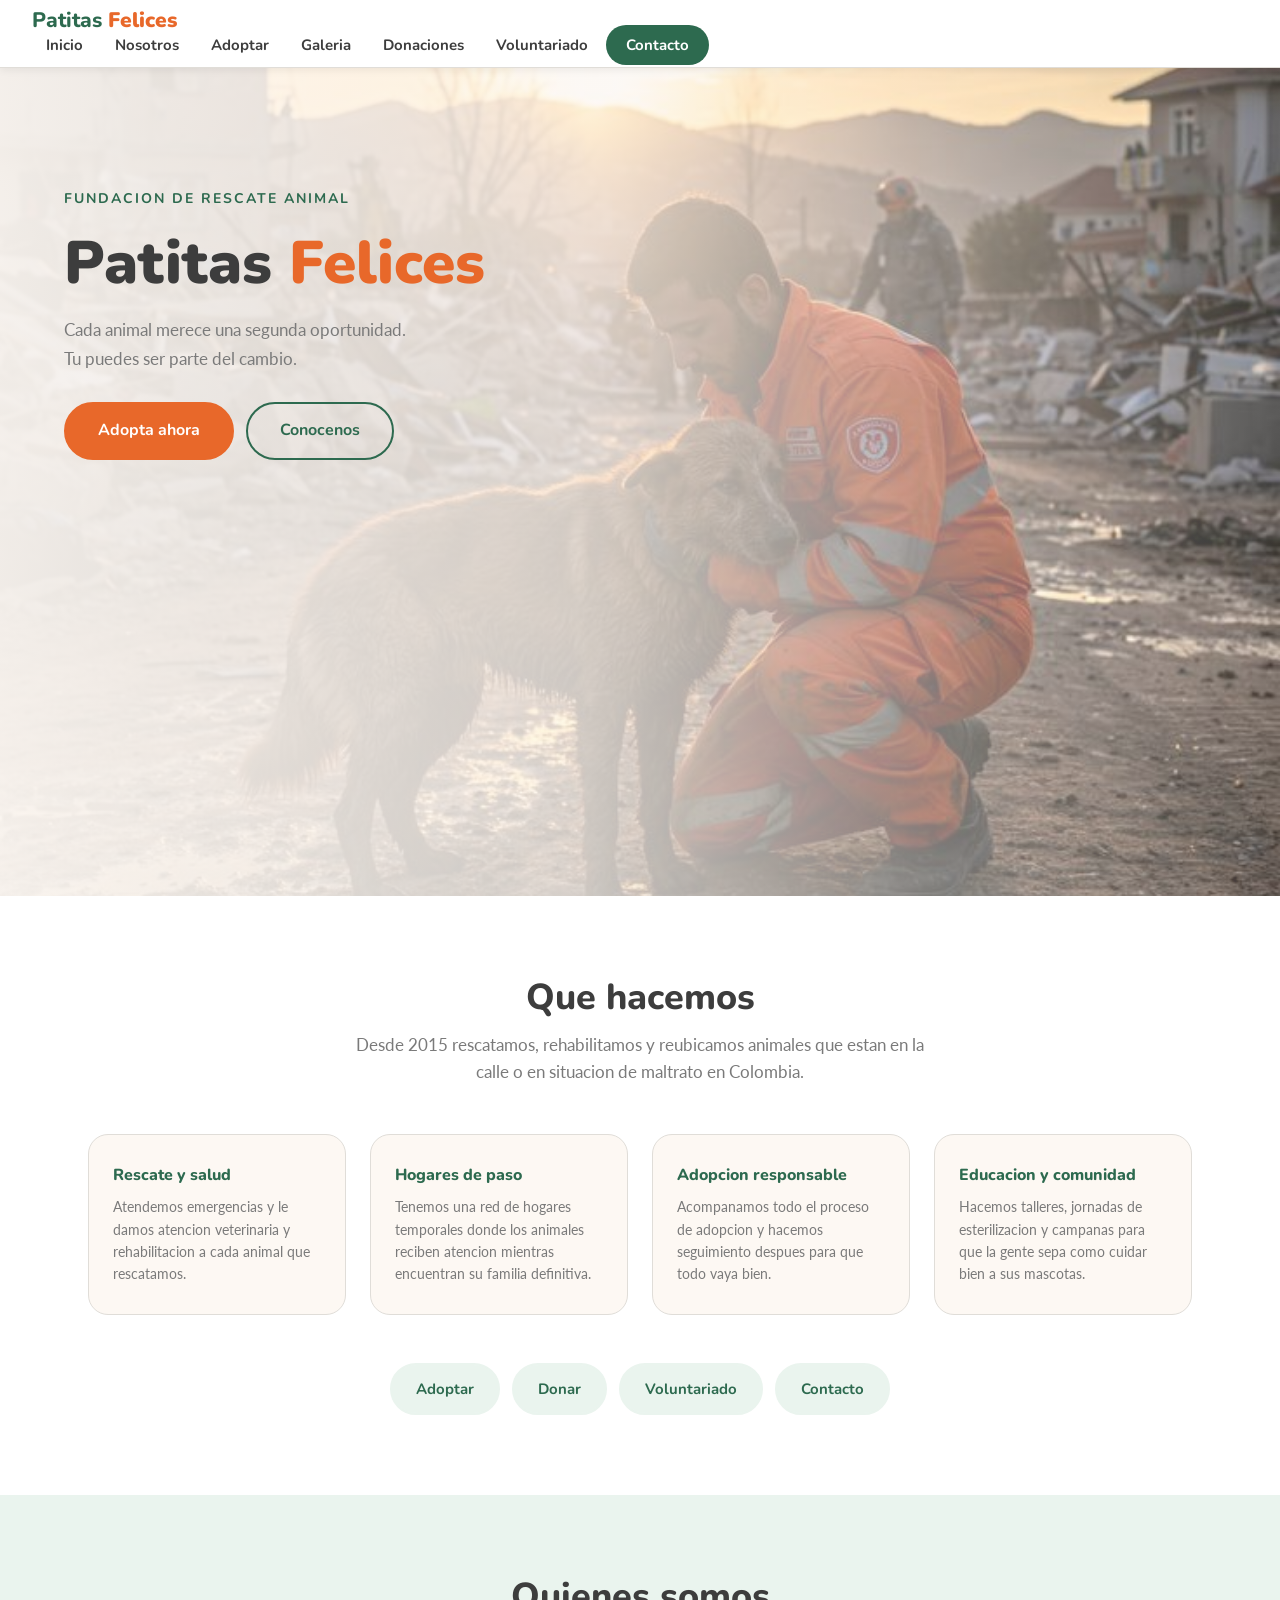
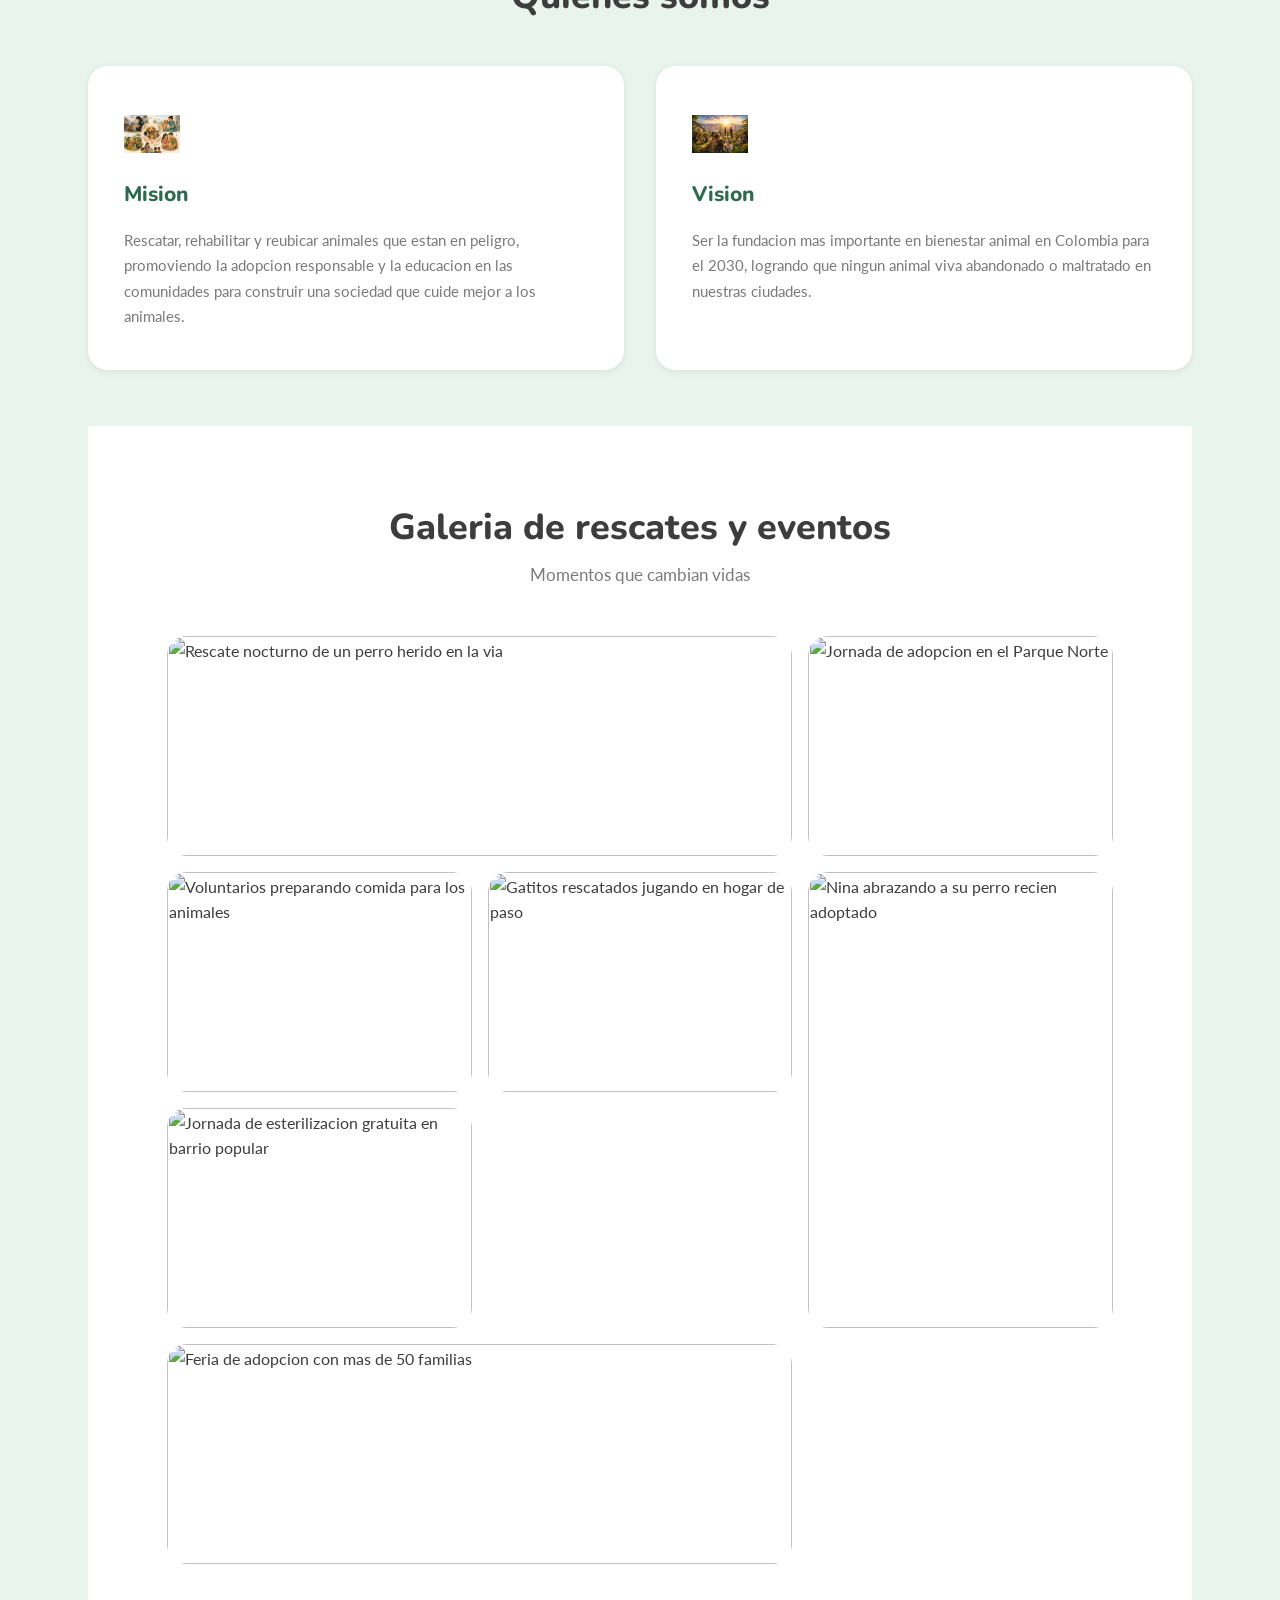
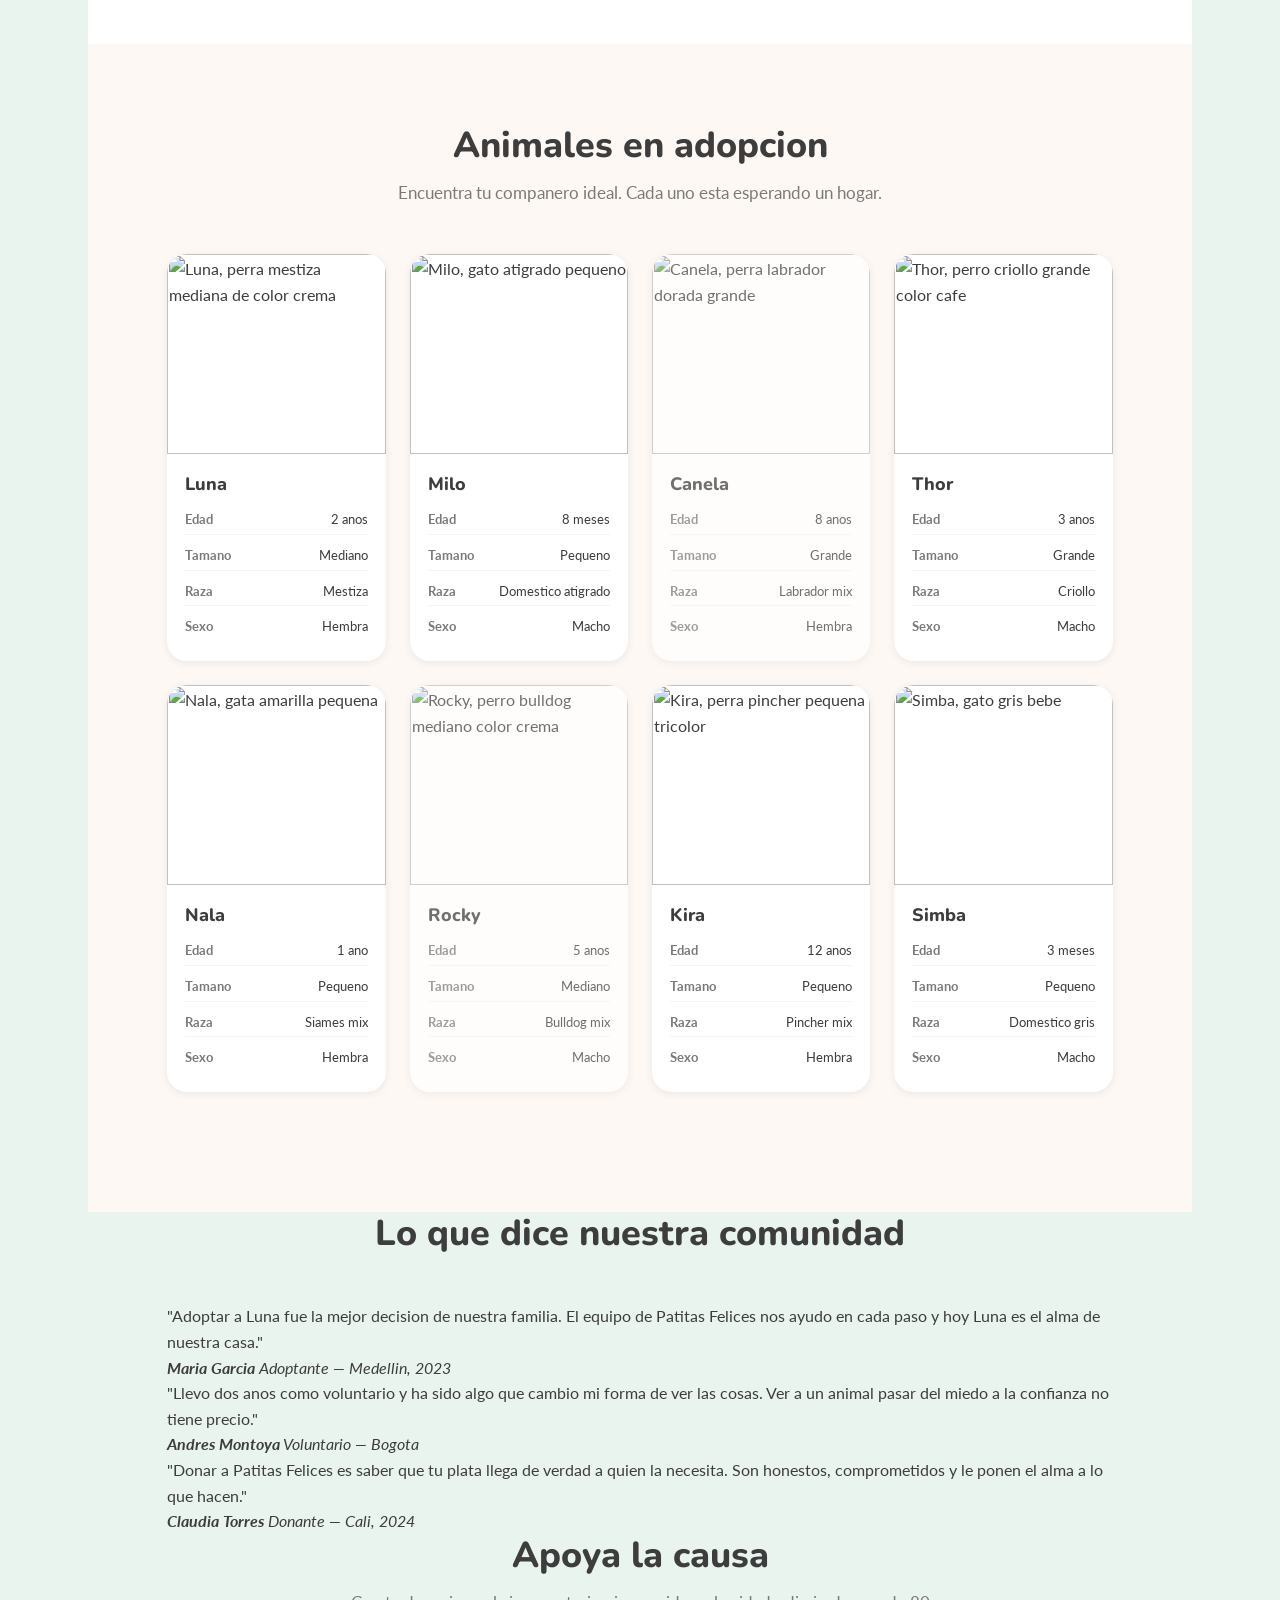
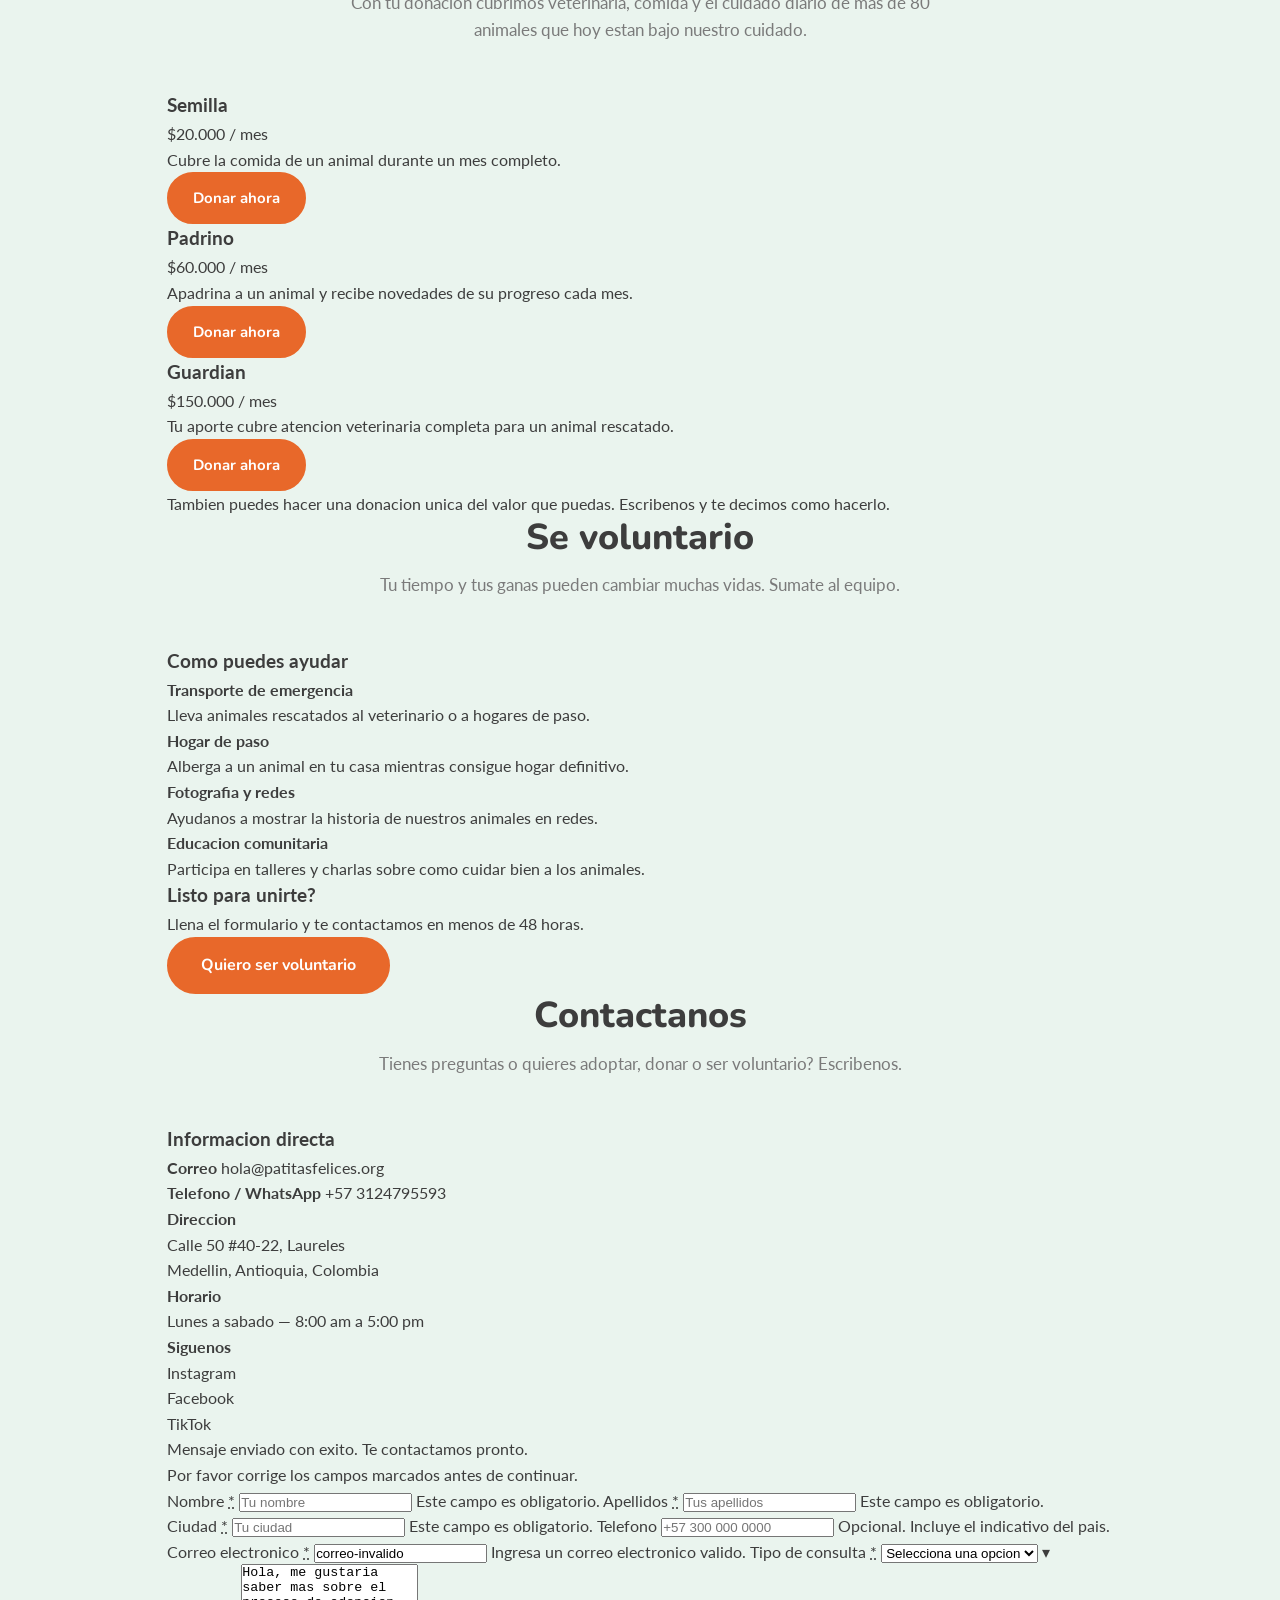
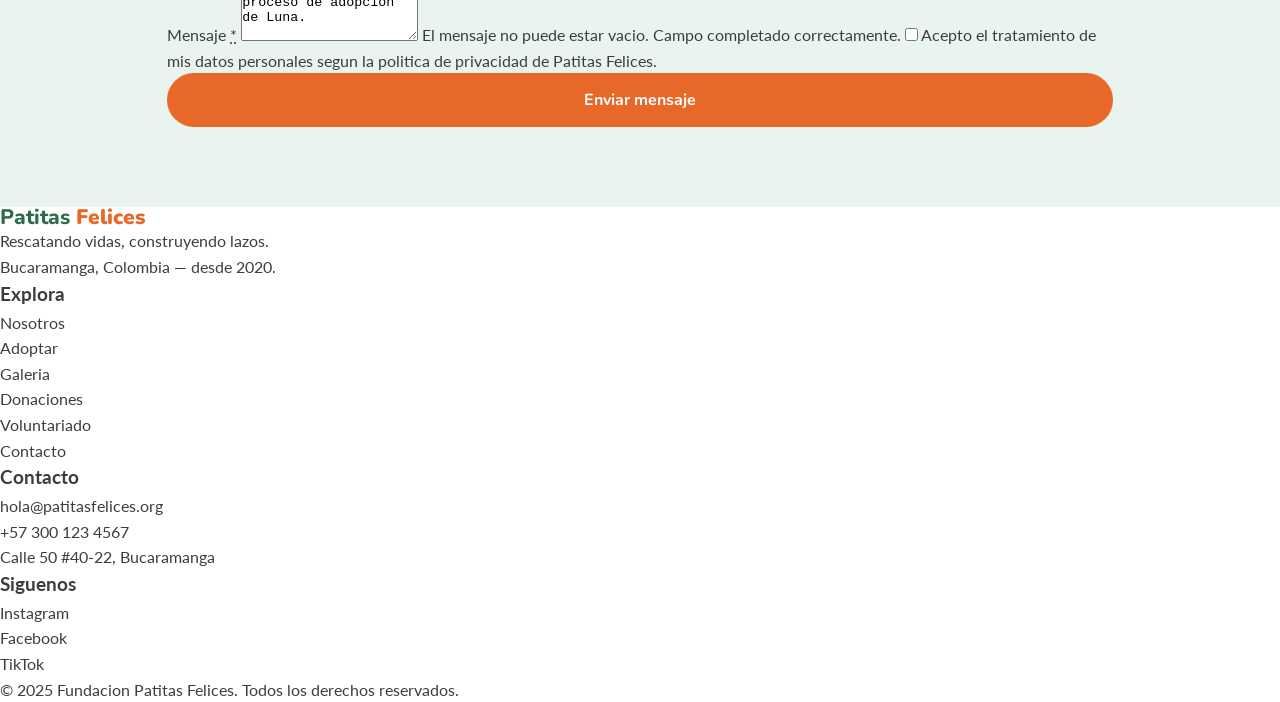
==== commit cc9c937e: "feat: styles" ====
--- a/index.html
+++ b/index.html
@@ -570,7 +570,7 @@
                 </li>
                 <li class="contacto-detalle">
                   <strong>Telefono / WhatsApp</strong>
-                  <a href="tel:+573001234567">+57 300 123 4567</a>
+                  <a href="tel:+57 3124795593 ">+57 3124795593</a>
                 </li>
                 <li class="contacto-detalle">
                   <strong>Direccion</strong>
@@ -589,13 +589,13 @@
                 <h4 class="redes-sociales__titulo">Siguenos</h4>
                 <ul class="redes-lista" role="list">
                   <li>
-                    <a href="https://www.instagram.com/patitasfelices" class="red-social red-social--instagram" target="_blank" rel="noopener noreferrer" aria-label="Instagram de Patitas Felices, abre en nueva pestana">Instagram</a>
+                    <a  class="red-social red-social--instagram" target="_blank" rel="noopener noreferrer" aria-label="Instagram de Patitas Felices, abre en nueva pestana">Instagram</a>
                   </li>
                   <li>
-                    <a href="https://www.facebook.com/patitasfelices" class="red-social red-social--facebook" target="_blank" rel="noopener noreferrer" aria-label="Facebook de Patitas Felices, abre en nueva pestana">Facebook</a>
+                    <a class="red-social red-social--facebook" target="_blank" rel="noopener noreferrer" aria-label="Facebook de Patitas Felices, abre en nueva pestana">Facebook</a>
                   </li>
                   <li>
-                    <a href="https://www.tiktok.com/@patitasfelices" class="red-social red-social--tiktok" target="_blank" rel="noopener noreferrer" aria-label="TikTok de Patitas Felices, abre en nueva pestana">TikTok</a>
+                    <a  class="red-social red-social--tiktok" target="_blank" rel="noopener noreferrer" aria-label="TikTok de Patitas Felices, abre en nueva pestana">TikTok</a>
                   </li>
                 </ul>
               </nav>
@@ -638,7 +638,6 @@
                 </label>
               </div>
 
-              <!-- Ejemplo de estado error -->
               <label class="campo campo--requerido campo--error">
                 <span class="campo-etiqueta">Correo electronico <abbr title="Campo obligatorio">*</abbr></span>
                 <input type="email" name="correo" class="campo-input" placeholder="tu@correo.com" required autocomplete="email" aria-required="true" aria-invalid="true" value="correo-invalido" />
@@ -660,7 +659,6 @@
                 </span>
               </label>
 
-              <!-- Ejemplo de estado exito -->
               <label class="campo campo--requerido campo--exito">
                 <span class="campo-etiqueta">Mensaje <abbr title="Campo obligatorio">*</abbr></span>
                 <textarea name="mensaje" class="campo-textarea" placeholder="Cuentanos en que podemos ayudarte..." rows="5" required aria-required="true">Hola, me gustaria saber mas sobre el proceso de adopcion de Luna.</textarea>
@@ -699,7 +697,7 @@
           </a>
           <p class="footer-eslogan">
             Rescatando vidas, construyendo lazos.<br />
-            Medellin, Colombia — desde 2015.
+            Bucaramanga, Colombia — desde 2020.
           </p>
         </section>
 
@@ -720,16 +718,16 @@
           <ul role="list">
             <li><a href="mailto:hola@patitasfelices.org">hola@patitasfelices.org</a></li>
             <li><a href="tel:+573001234567">+57 300 123 4567</a></li>
-            <li>Calle 50 #40-22, Laureles, Medellin</li>
+            <li>Calle 50 #40-22, Bucaramanga</li>
           </ul>
         </address>
 
         <nav class="footer-col footer-redes" aria-label="Redes sociales">
           <h3 class="footer-col__titulo">Siguenos</h3>
           <ul class="redes-lista" role="list">
-            <li><a href="https://www.instagram.com/patitasfelices" target="_blank" rel="noopener noreferrer" class="red-social">Instagram</a></li>
-            <li><a href="https://www.facebook.com/patitasfelices" target="_blank" rel="noopener noreferrer" class="red-social">Facebook</a></li>
-            <li><a href="https://www.tiktok.com/@patitasfelices" target="_blank" rel="noopener noreferrer" class="red-social">TikTok</a></li>
+            <li><a  target="_blank" rel="noopener noreferrer" class="red-social">Instagram</a></li>
+            <li><a  target="_blank" rel="noopener noreferrer" class="red-social">Facebook</a></li>
+            <li><a  target="_blank" rel="noopener noreferrer" class="red-social">TikTok</a></li>
           </ul>
         </nav>
 
--- a/styles.css
+++ b/styles.css
@@ -0,0 +1,597 @@
+
+@import url('https://fonts.googleapis.com/css2?family=Nunito:wght@400;600;700;800;900&family=Lato:wght@400;700&display=swap');
+
+*, *::before, *::after {
+  box-sizing: border-box;
+  margin: 0;
+  padding: 0;
+}
+
+:root {
+  --naranja:        #E8682A;
+  --naranja-claro:  #FFF0E8;
+  --naranja-hover:  #D05820;
+  --verde:          #2D6A4F;
+  --verde-claro:    #EAF4EE;
+  --verde-hover:    #1E4D39;
+  --crema:          #FDF8F3;
+  --blanco:         #FFFFFF;
+  --gris-texto:     #3D3D3D;
+  --gris-suave:     #F5F5F0;
+  --gris-borde:     #E0DDD8;
+  --gris-medio:     #7A7A7A;
+  --sombra-sm:      0 2px 8px rgba(0,0,0,.07);
+  --sombra-md:      0 4px 20px rgba(0,0,0,.10);
+  --sombra-lg:      0 8px 40px rgba(0,0,0,.13);
+  --radio:          12px;
+  --radio-lg:       20px;
+  --radio-pill:     999px;
+  --transicion:     0.25s ease;
+}
+
+html {
+  scroll-behavior: smooth;
+  font-size: 16px;
+}
+
+body {
+  font-family: 'Lato', sans-serif;
+  color: var(--gris-texto);
+  background-color: var(--blanco);
+  line-height: 1.6;
+  -webkit-font-smoothing: antialiased;
+}
+
+img {
+  display: block;
+  max-width: 100%;
+  height: auto;
+  object-fit: cover;
+}
+
+ul { list-style: none; }
+
+a {
+  color: inherit;
+  text-decoration: none;
+}
+
+address { font-style: normal; }
+
+.contenedor {
+  width: 90%;
+  max-width: 1200px;
+  margin-inline: auto;
+  padding-inline: 24px;
+}
+
+.sr-only {
+  position: absolute;
+  width: 1px;
+  height: 1px;
+  padding: 0;
+  margin: -1px;
+  overflow: hidden;
+  clip: rect(0,0,0,0);
+  white-space: nowrap;
+  border: 0;
+}
+
+.skip-link {
+  position: absolute;
+  top: -100px;
+  left: 16px;
+  background: var(--naranja);
+  color: var(--blanco);
+  padding: 8px 16px;
+  border-radius: var(--radio);
+  font-weight: 700;
+  z-index: 9999;
+  transition: top var(--transicion);
+}
+.skip-link:focus { top: 16px; }
+
+.section-encabezado {
+  text-align: center;
+  margin-bottom: 48px;
+}
+
+.section-titulo {
+  font-family: 'Nunito', sans-serif;
+  font-size: clamp(26px, 3vw, 36px);
+  font-weight: 800;
+  color: var(--gris-texto);
+  line-height: 1.2;
+  margin-bottom: 12px;
+}
+
+.section-descripcion {
+  color: var(--gris-medio);
+  font-size: 17px;
+  max-width: 580px;
+  margin-inline: auto;
+}
+
+
+.btn {
+  display: inline-flex;
+  align-items: center;
+  justify-content: center;
+  gap: 8px;
+  font-family: 'Nunito', sans-serif;
+  font-weight: 700;
+  font-size: 15px;
+  padding: 12px 24px;
+  border-radius: var(--radio-pill);
+  border: 2px solid transparent;
+  cursor: pointer;
+  transition: background var(--transicion), color var(--transicion),
+              border-color var(--transicion), transform var(--transicion),
+              box-shadow var(--transicion);
+  white-space: nowrap;
+  text-decoration: none;
+}
+
+.btn:hover { transform: translateY(-2px); box-shadow: var(--sombra-md); }
+.btn:active { transform: translateY(0); }
+
+.btn--principal {
+  background: var(--naranja);
+  color: var(--blanco);
+  border-color: var(--naranja);
+}
+.btn--principal:hover { background: var(--naranja-hover); border-color: var(--naranja-hover); }
+
+.btn--secundario {
+  background: var(--verde-claro);
+  color: var(--verde);
+  border-color: var(--verde-claro);
+}
+.btn--secundario:hover { background: var(--verde); color: var(--blanco); border-color: var(--verde); }
+
+.btn--borde {
+  background: transparent;
+  color: var(--verde);
+  border-color: var(--verde);
+}
+.btn--borde:hover { background: var(--verde); color: var(--blanco); }
+
+.btn--fantasma {
+  background: var(--gris-suave);
+  color: var(--gris-medio);
+  border-color: var(--gris-borde);
+}
+.btn--fantasma:hover { background: var(--gris-borde); }
+
+.btn--grande { padding: 14px 32px; font-size: 16px; }
+.btn--chico  { padding: 8px 18px; font-size: 14px; }
+.btn--ancho-completo { width: 100%; }
+
+.site-header {
+  position: sticky;
+  top: 0;
+  z-index: 100;
+  background: var(--blanco);
+  border-bottom: 1px solid var(--gris-borde);
+  box-shadow: var(--sombra-sm);
+  display: flex;
+  align-items: center;
+  justify-content: space-between;
+  padding: 0 32px;
+  height: 68px;
+}
+
+.brand {
+  display: flex;
+  align-items: center;
+  gap: 10px;
+  text-decoration: none;
+}
+
+.brand-name {
+  font-family: 'Nunito', sans-serif;
+  font-size: 21px;
+  font-weight: 800;
+  color: var(--verde);
+  line-height: 1;
+}
+
+.brand-name strong {
+  color: var(--naranja);
+  font-weight: 900;
+}
+
+.nav-toggle-input { display: none; }
+.nav-toggle-label  { display: none; }
+
+.nav-list {
+  display: flex;
+  align-items: center;
+  gap: 4px;
+}
+
+.nav-link {
+  font-family: 'Nunito', sans-serif;
+  font-weight: 700;
+  font-size: 15px;
+  color: var(--gris-texto);
+  padding: 8px 14px;
+  border-radius: var(--radio-pill);
+  transition: color var(--transicion), background var(--transicion);
+}
+.nav-link:hover { color: var(--naranja); background: var(--naranja-claro); }
+
+.nav-link--cta {
+  background: var(--verde);
+  color: var(--blanco);
+  padding: 10px 20px;
+}
+.nav-link--cta:hover { background: var(--verde-hover); color: var(--blanco); }
+
+.section-hero {
+  position: relative;
+  background: var(--crema);
+  min-height: 92vh;
+  overflow: hidden;
+}
+
+.hero-carrusel {
+  position: absolute;
+  inset: 0;
+  z-index: 0;
+}
+
+.carrusel-track {
+  display: flex;
+  width: 400%;
+  height: 100%;
+  animation: carrusel-mover 12s infinite;
+}
+
+@keyframes carrusel-mover {
+  0%,  20%  { transform: translateX(0); }
+  25%,  45% { transform: translateX(-25%); }
+  50%,  70% { transform: translateX(-50%); }
+  75%,  95% { transform: translateX(-75%); }
+  100%       { transform: translateX(0); }
+}
+
+.carrusel-slide {
+  width: 25%;
+  flex-shrink: 0;
+  position: relative;
+}
+
+.carrusel-slide figure {
+  width: 100%;
+  height: 100%;
+}
+
+.carrusel-slide img {
+  width: 100%;
+  height: 100%;
+  object-fit: cover;
+}
+
+/* Overlay oscuro sobre el carrusel */
+.hero-carrusel::after {
+  content: '';
+  position: absolute;
+  inset: 0;
+  background: linear-gradient(
+    to right,
+    rgba(253, 248, 243, 0.95) 0%,
+    rgba(253, 248, 243, 0.80) 45%,
+    rgba(253, 248, 243, 0.20) 100%
+  );
+}
+
+.slide-texto {
+  display: none;
+}
+
+.hero-contenido {
+  position: relative;
+  z-index: 1;
+  max-width: 600px;
+  padding: 120px 64px 80px;
+  display: flex;
+  flex-direction: column;
+  gap: 20px;
+}
+
+.hero-subtitulo {
+  font-family: 'Nunito', sans-serif;
+  font-weight: 700;
+  font-size: 14px;
+  color: var(--verde);
+  text-transform: uppercase;
+  letter-spacing: 2px;
+}
+
+.hero-titulo {
+  font-family: 'Nunito', sans-serif;
+  font-weight: 900;
+  font-size: clamp(38px, 5vw, 60px);
+  line-height: 1.1;
+  color: var(--gris-texto);
+}
+
+.hero-titulo--acento { color: var(--naranja); }
+
+.hero-eslogan {
+  font-size: 17px;
+  color: var(--gris-medio);
+  max-width: 440px;
+  line-height: 1.7;
+}
+
+.hero-botones {
+  display: flex;
+  flex-wrap: wrap;
+  gap: 12px;
+  margin-top: 8px;
+}
+
+.section-destacados {
+  padding: 80px 0;
+  background: var(--blanco);
+}
+
+.destacados-grilla {
+  display: grid;
+  grid-template-columns: repeat(4, 1fr);
+  gap: 24px;
+  margin-bottom: 48px;
+}
+
+.tarjeta-destacado {
+  background: var(--crema);
+  border: 1px solid var(--gris-borde);
+  border-radius: var(--radio-lg);
+  padding: 28px 24px;
+  transition: transform var(--transicion), box-shadow var(--transicion);
+}
+.tarjeta-destacado:hover {
+  transform: translateY(-4px);
+  box-shadow: var(--sombra-md);
+}
+
+.tarjeta-destacado__titulo {
+  font-family: 'Nunito', sans-serif;
+  font-weight: 800;
+  font-size: 16px;
+  color: var(--verde);
+  margin-bottom: 8px;
+}
+
+.tarjeta-destacado__texto {
+  font-size: 14px;
+  color: var(--gris-medio);
+  line-height: 1.6;
+}
+
+.accesos-rapidos {
+  display: flex;
+  flex-wrap: wrap;
+  justify-content: center;
+  gap: 12px;
+}
+
+.section-mision {
+  padding: 80px 0;
+  background: var(--verde-claro);
+}
+
+.mision-vision-grilla {
+  display: grid;
+  grid-template-columns: 1fr 1fr;
+  gap: 32px;
+  margin-bottom: 56px;
+}
+
+.tarjeta-mision,
+.tarjeta-vision {
+  background: var(--blanco);
+  border-radius: var(--radio-lg);
+  padding: 40px 36px;
+  box-shadow: var(--sombra-sm);
+  display: flex;
+  flex-direction: column;
+  gap: 16px;
+}
+
+.tarjeta-mision img,
+.tarjeta-vision img {
+  width: 56px;
+  height: 56px;
+  object-fit: contain;
+}
+
+.tarjeta-mision__titulo {
+  font-family: 'Nunito', sans-serif;
+  font-weight: 800;
+  font-size: 21px;
+  color: var(--verde);
+}
+
+.tarjeta-mision__texto {
+  color: var(--gris-medio);
+  font-size: 15px;
+  line-height: 1.7;
+}
+.cifras { }
+
+.cifras-lista {
+  display: grid;
+  grid-template-columns: repeat(4, 1fr);
+  gap: 24px;
+}
+
+.cifra-item {
+  background: var(--blanco);
+  border-radius: var(--radio-lg);
+  padding: 28px 20px;
+  text-align: center;
+  box-shadow: var(--sombra-sm);
+  border-top: 4px solid var(--naranja);
+  transition: transform var(--transicion);
+}
+.cifra-item:hover { transform: translateY(-3px); }
+
+.cifra-numero {
+  font-family: 'Nunito', sans-serif;
+  font-size: 36px;
+  font-weight: 900;
+  color: var(--naranja);
+  display: block;
+  margin-bottom: 4px;
+}
+
+.cifra-etiqueta {
+  font-size: 14px;
+  color: var(--gris-medio);
+  font-weight: 700;
+  text-transform: uppercase;
+  letter-spacing: 0.5px;
+}
+
+.section-galeria {
+  padding: 80px 0;
+  background: var(--blanco);
+}
+
+.galeria-mosaico {
+  display: grid;
+  grid-template-columns: repeat(3, 1fr);
+  grid-auto-rows: 220px;
+  gap: 16px;
+}
+
+.galeria-item { border-radius: var(--radio-lg); overflow: hidden; position: relative; }
+.galeria-item figure { width: 100%; height: 100%; }
+.galeria-item img {
+  width: 100%;
+  height: 100%;
+  object-fit: cover;
+  transition: transform 0.4s ease;
+}
+.galeria-item:hover img { transform: scale(1.05); }
+
+.galeria-item figcaption {
+  position: absolute;
+  bottom: 0;
+  left: 0;
+  right: 0;
+  background: linear-gradient(transparent, rgba(0,0,0,.6));
+  color: var(--blanco);
+  font-size: 13px;
+  font-weight: 700;
+  padding: 24px 14px 12px;
+  opacity: 0;
+  transition: opacity var(--transicion);
+}
+.galeria-item:hover figcaption { opacity: 1; }
+
+.galeria-item--ancho { grid-column: span 2; }
+.galeria-item--alto  { grid-row: span 2; }
+
+.section-adoptar {
+  padding: 80px 0;
+  background: var(--crema);
+}
+
+.animales-grilla {
+  display: grid;
+  grid-template-columns: repeat(4, 1fr);
+  gap: 24px;
+  margin-bottom: 40px;
+}
+
+.tarjeta-animal {
+  background: var(--blanco);
+  border-radius: var(--radio-lg);
+  overflow: hidden;
+  box-shadow: var(--sombra-sm);
+  transition: transform var(--transicion), box-shadow var(--transicion);
+}
+.tarjeta-animal:hover {
+  transform: translateY(-6px);
+  box-shadow: var(--sombra-lg);
+}
+
+.tarjeta-animal--adoptado {
+  opacity: 0.72;
+}
+
+.tarjeta-animal__imagen-wrapper {
+  position: relative;
+  height: 200px;
+  overflow: hidden;
+}
+
+.tarjeta-animal__imagen-wrapper img {
+  width: 100%;
+  height: 100%;
+  object-fit: cover;
+  transition: transform 0.4s ease;
+}
+.tarjeta-animal:hover .tarjeta-animal__imagen-wrapper img { transform: scale(1.06); }
+
+.tarjeta-animal__estado {
+  position: absolute;
+  top: 12px;
+  left: 12px;
+  font-family: 'Nunito', sans-serif;
+  font-weight: 800;
+  font-size: 12px;
+  text-transform: uppercase;
+  letter-spacing: 0.5px;
+  padding: 4px 10px;
+  border-radius: var(--radio-pill);
+}
+
+.tarjeta-animal__estado--disponible {
+  background: var(--naranja);
+  color: var(--blanco);
+}
+
+.tarjeta-animal__estado--adoptado {
+  background: var(--gris-medio);
+  color: var(--blanco);
+}
+
+.tarjeta-animal__cuerpo {
+  padding: 16px 18px 20px;
+  display: flex;
+  flex-direction: column;
+  gap: 10px;
+}
+
+.tarjeta-animal__nombre {
+  font-family: 'Nunito', sans-serif;
+  font-weight: 800;
+  font-size: 18px;
+  color: var(--gris-texto);
+}
+
+.dato-fila {
+  display: flex;
+  justify-content: space-between;
+  font-size: 13px;
+  border-bottom: 1px solid var(--gris-suave);
+  padding-bottom: 4px;
+}
+.dato-fila:last-of-type { border-bottom: none; }
+
+.dato-fila dt {
+  color: var(--gris-medio);
+  font-weight: 700;
+}
+.dato-fila dd { color: var(--gris-texto); font-weight: 400; }
+
+.seccion-cta-centro {
+  text-align: center;
+  margin-top: 8px;
+}
+
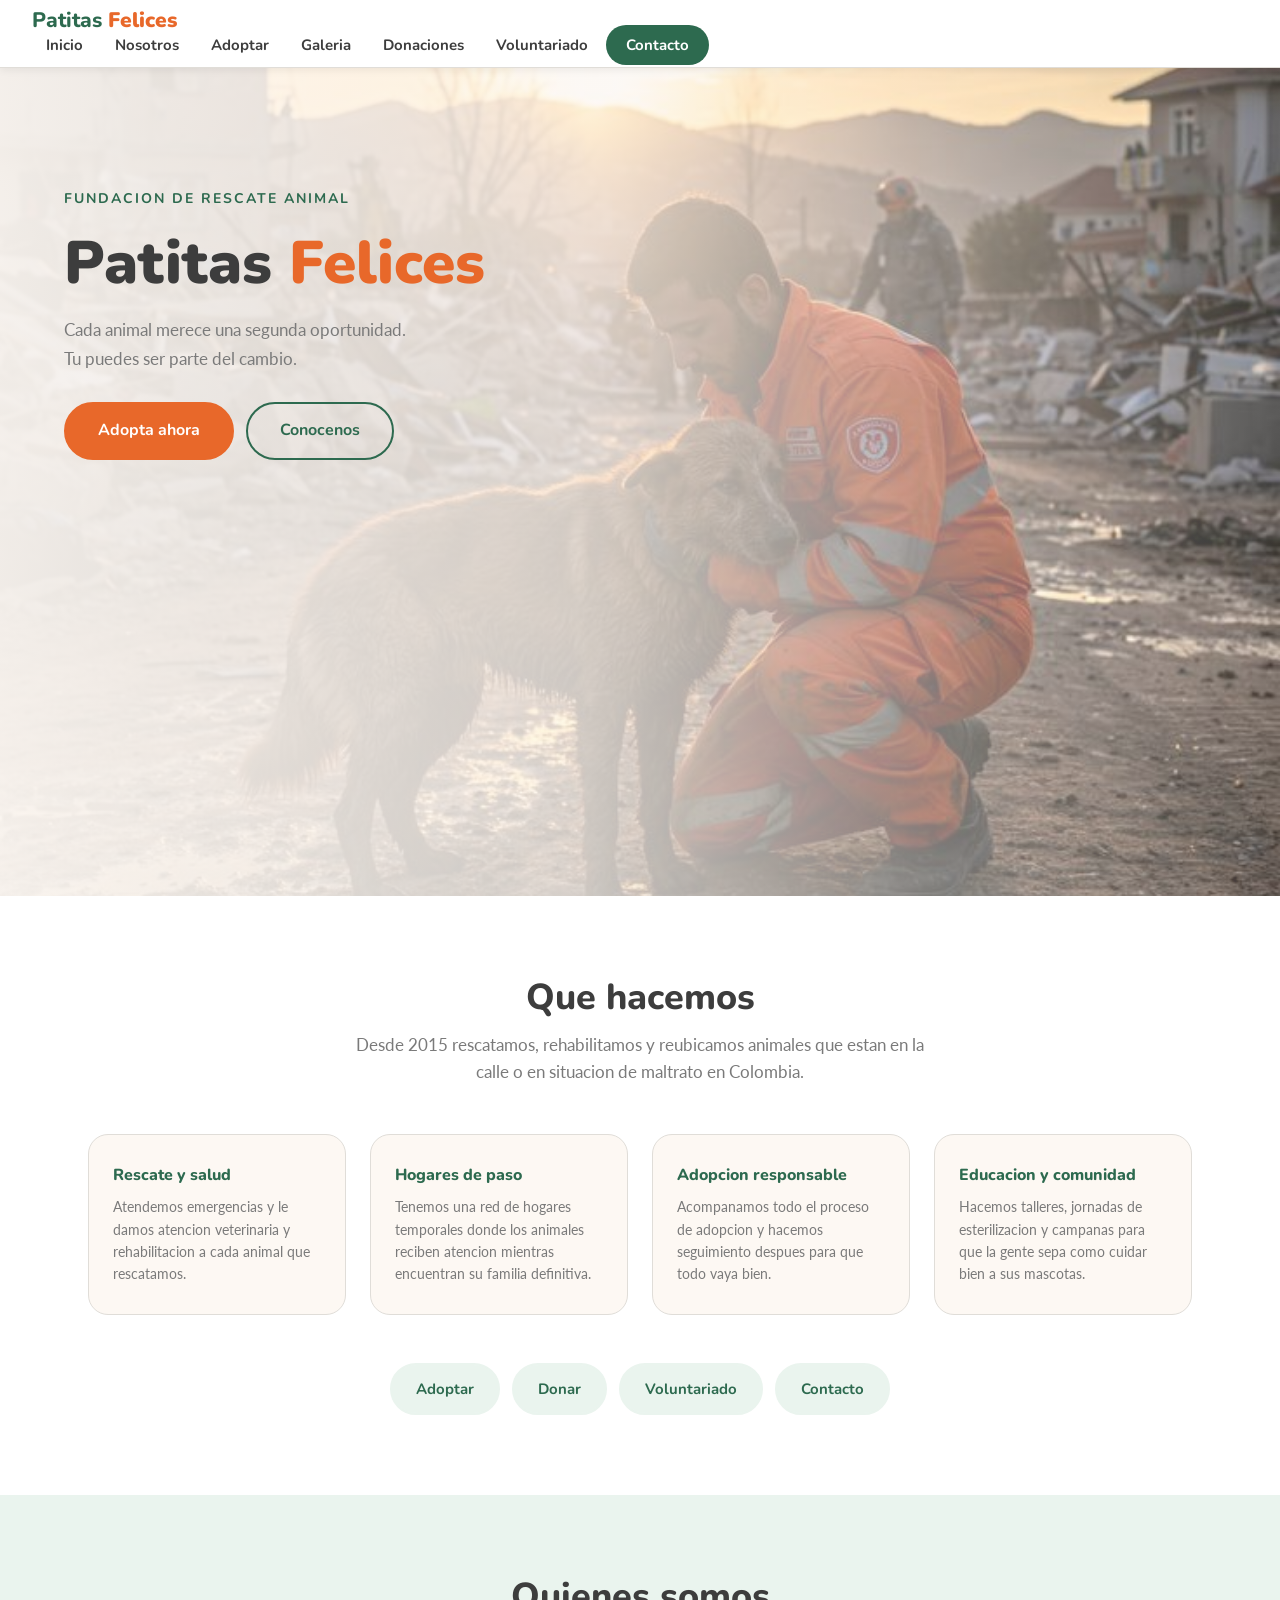
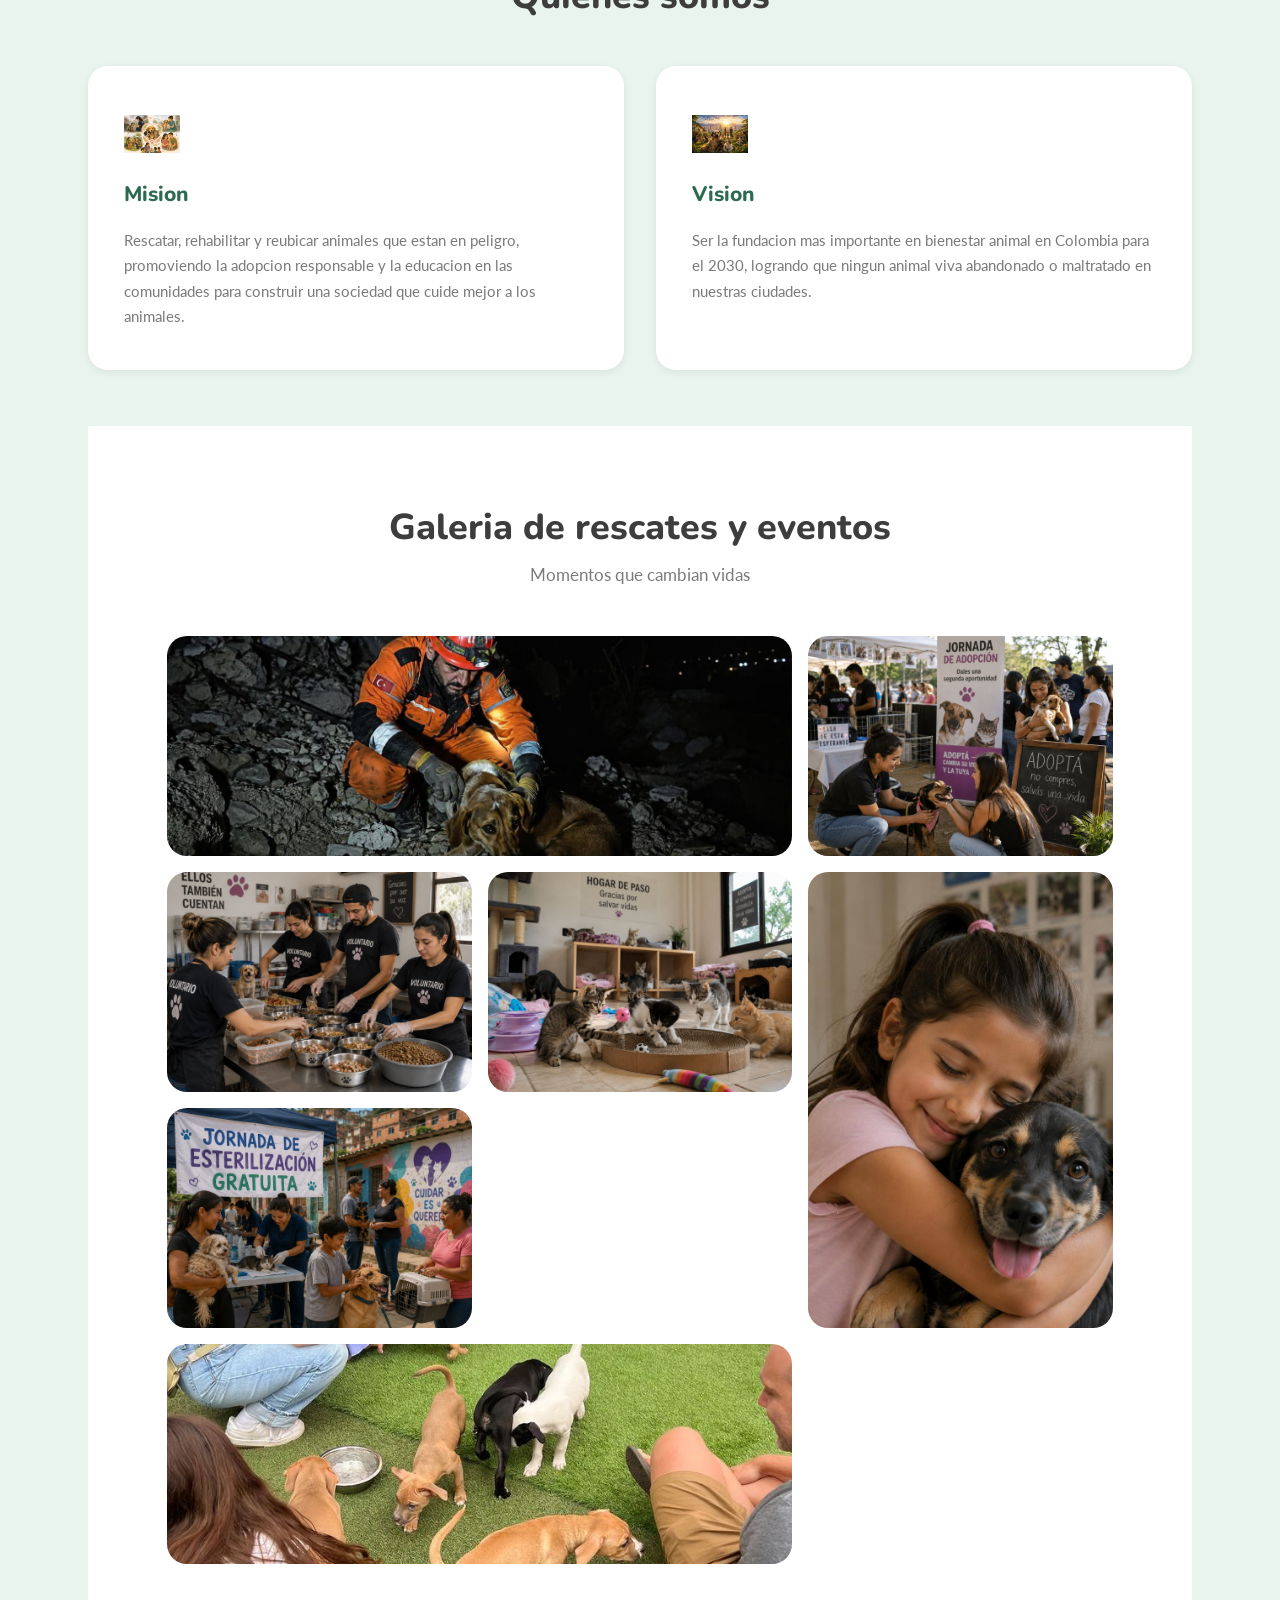
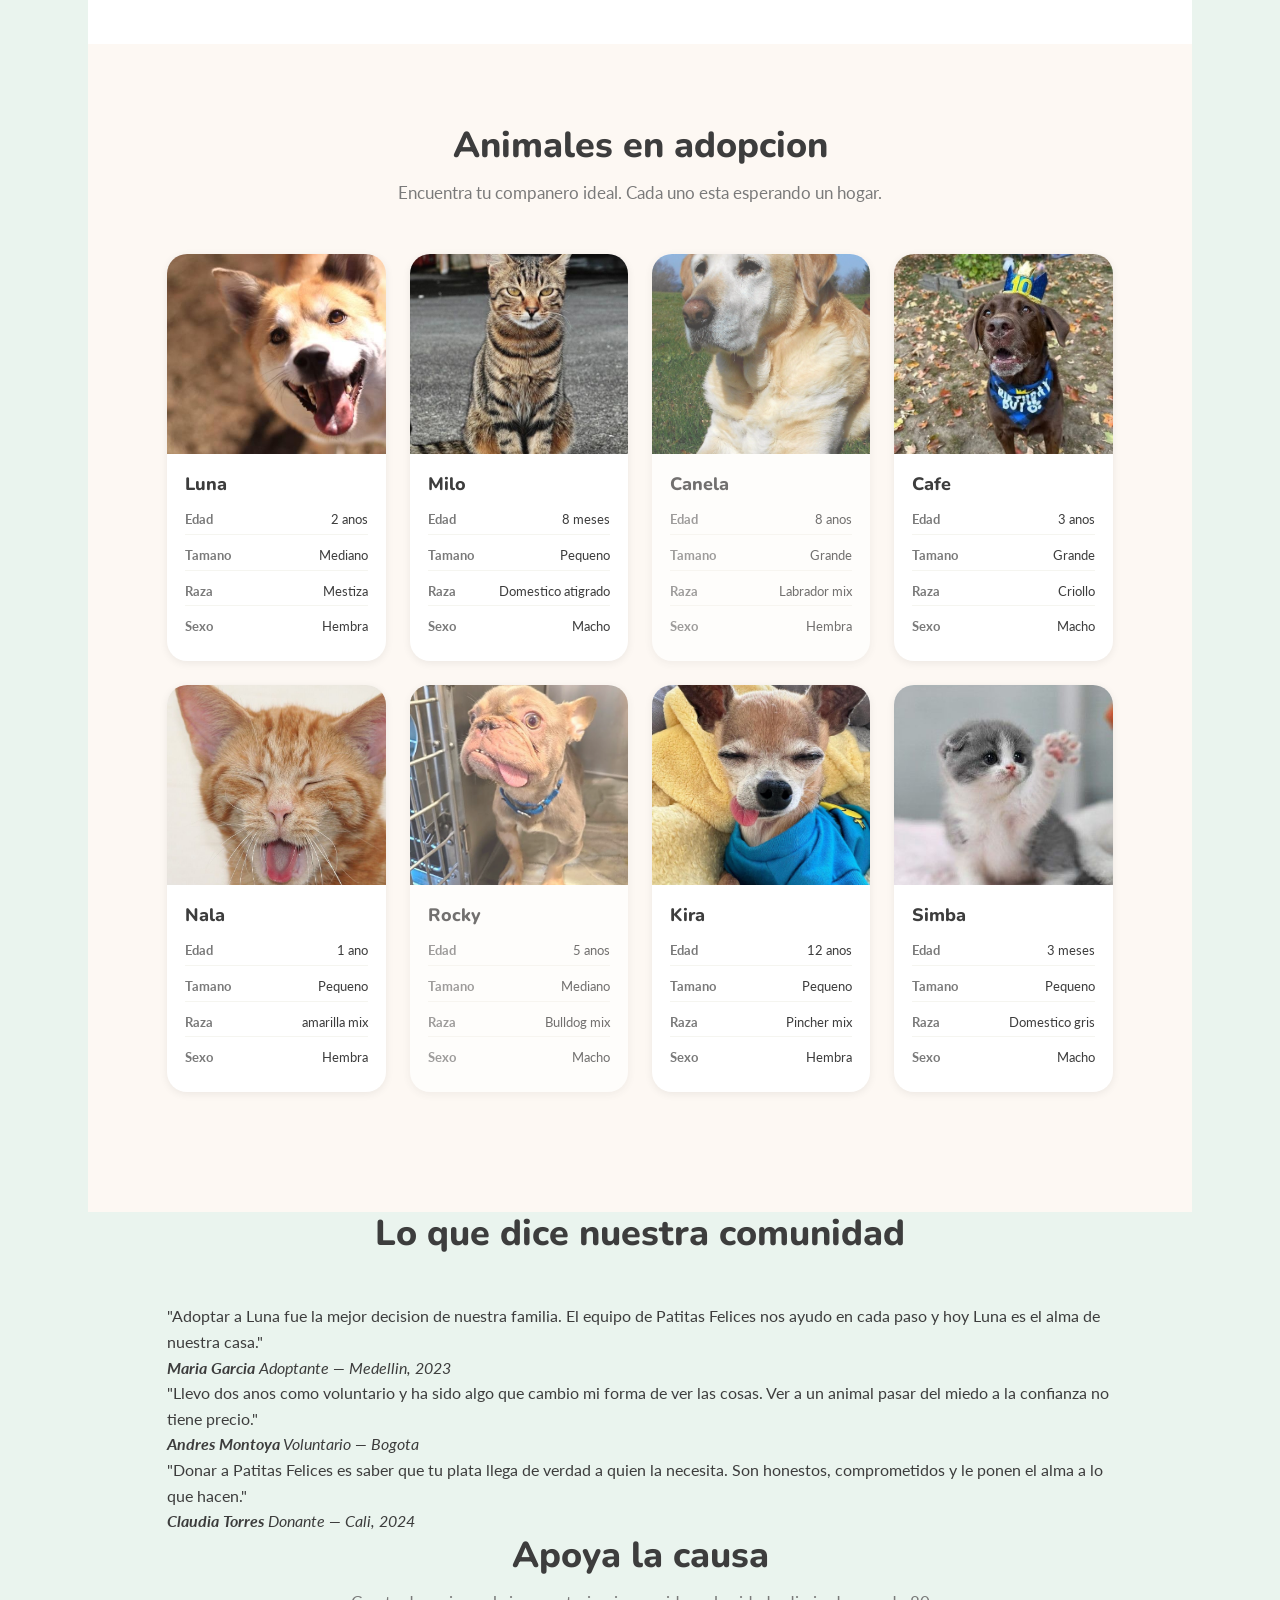
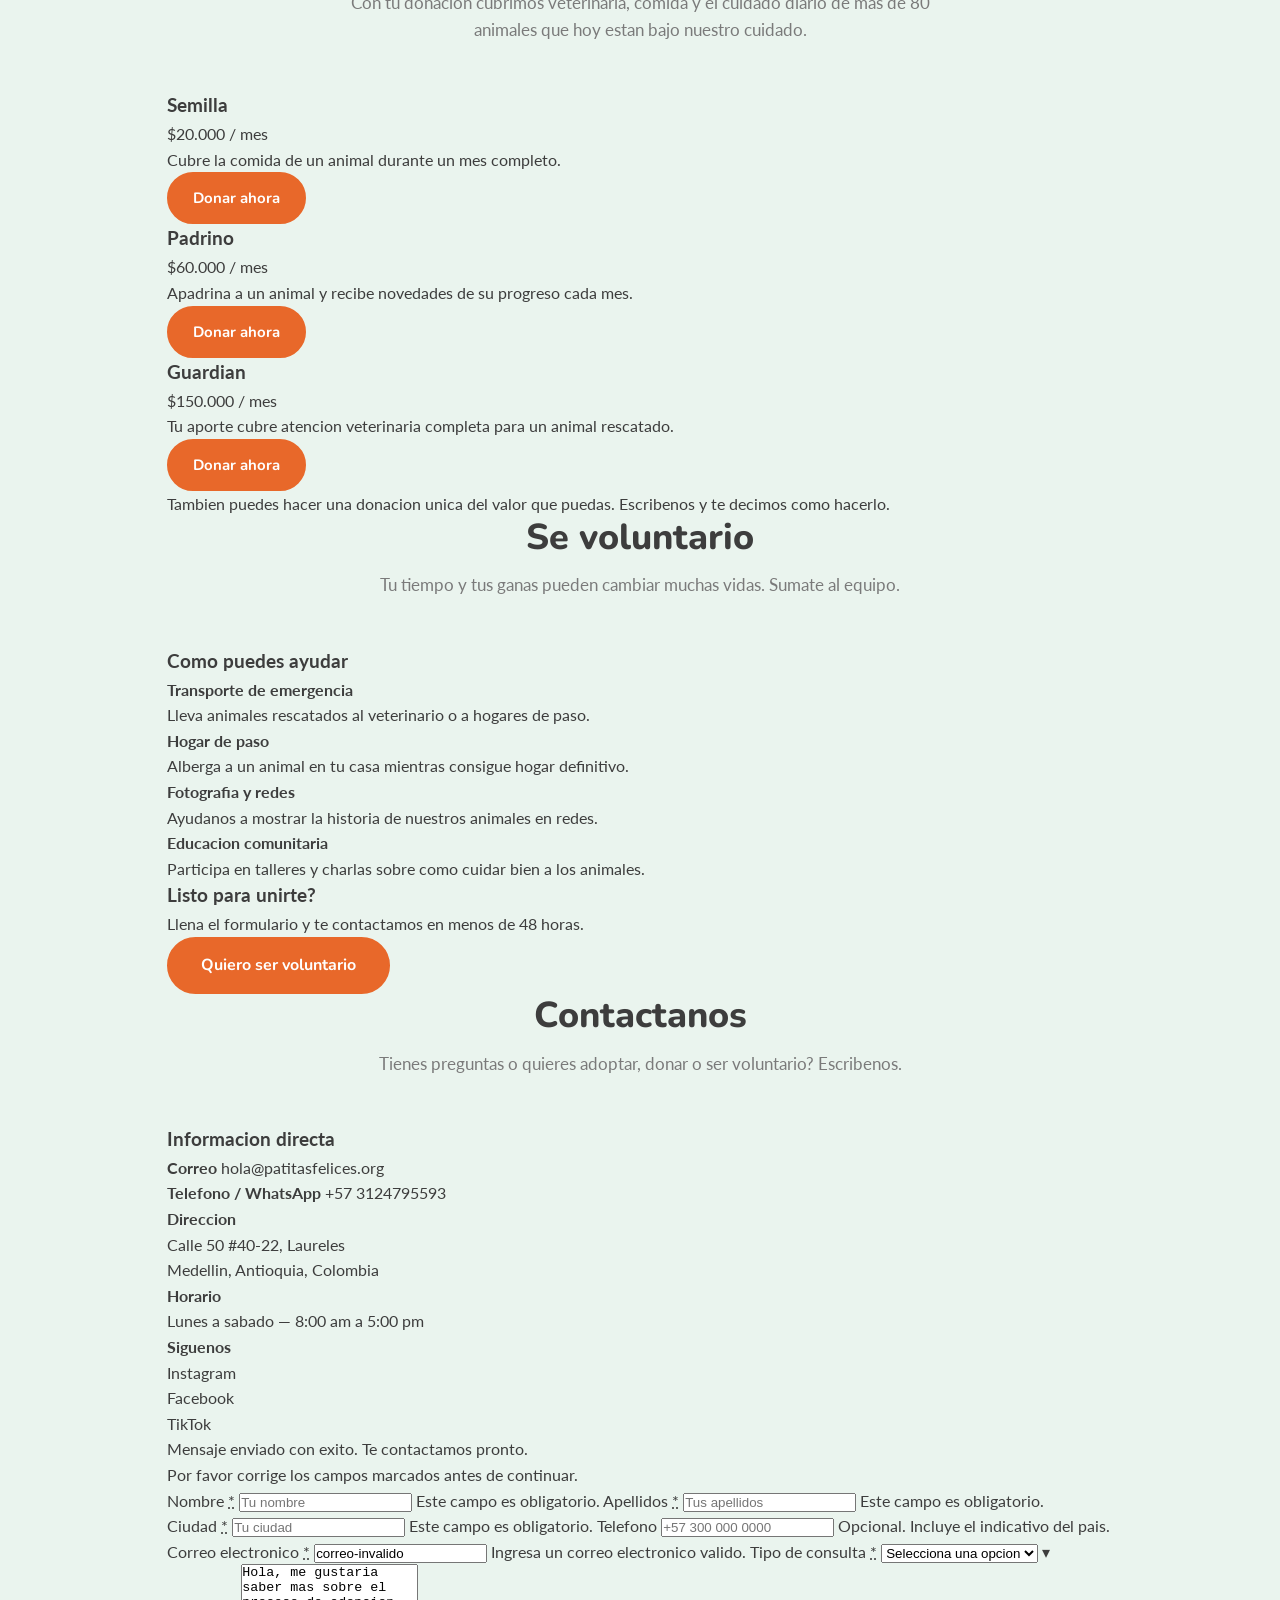
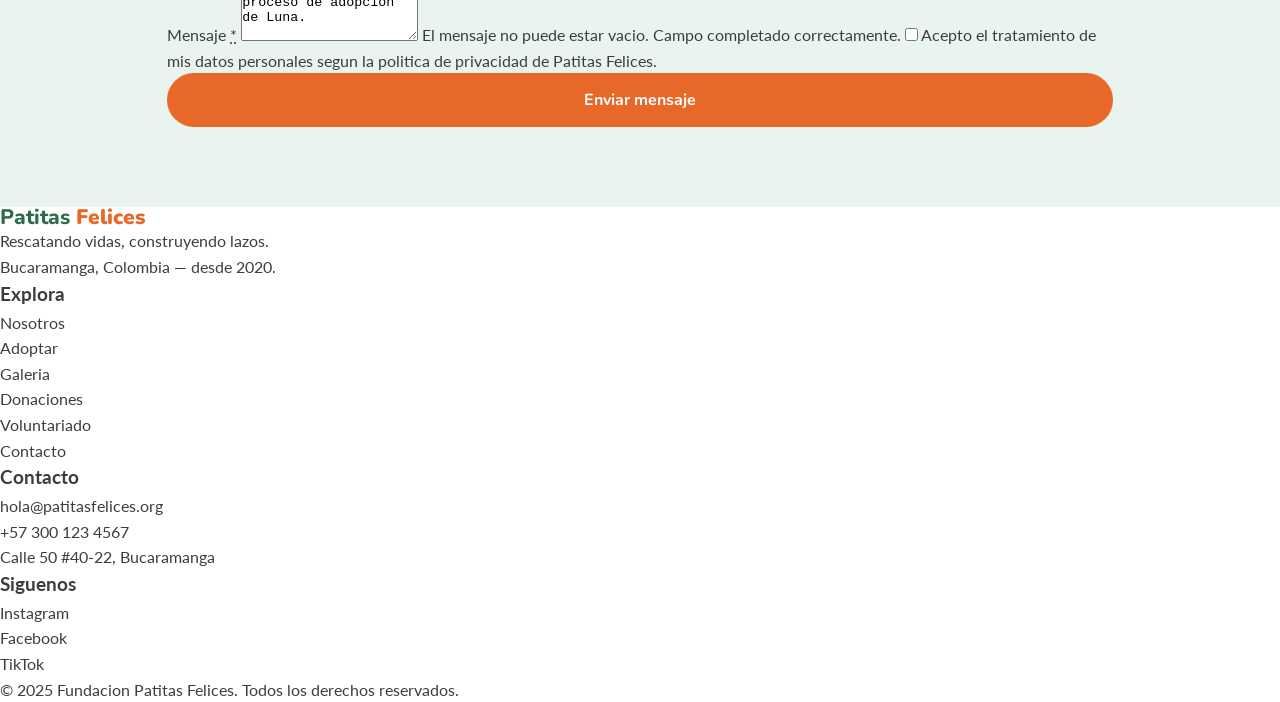
==== commit 6d7cfdc8: "feat: styles" ====
--- a/index.html
+++ b/index.html
@@ -236,7 +236,7 @@
             </li>
             <li class="galeria-item galeria-item--alto">
               <figure>
-                <img src="img/nina.png" alt="Nina abrazando a su perro recien adoptado" width="400" height="600" loading="lazy" />
+                <img src="img/niña.png" alt="Nina abrazando a su perro recien adoptado" width="400" height="600" loading="lazy" />
                 <figcaption>Una nueva familia — Bogota, 2024</figcaption>
               </figure>
             </li>
@@ -248,7 +248,7 @@
             </li>
             <li class="galeria-item galeria-item--ancho">
               <figure>
-                <img src="img/feria.jpeg" alt="Feria de adopcion con mas de 50 familias" width="800" height="400" loading="lazy" />
+                <img src="img/feria.png" alt="Feria de adopcion con mas de 50 familias" width="800" height="400" loading="lazy" />
                 <figcaption>Feria de adopcion 2024 — mas de 50 familias</figcaption>
               </figure>
             </li>
@@ -321,11 +321,11 @@
             <li class="tarjeta-animal tarjeta-animal--disponible">
               <article aria-labelledby="animal-4-nombre">
                 <figure class="tarjeta-animal__imagen-wrapper">
-                  <img src="img/cafe.png" alt="Thor, perro criollo grande color cafe" width="400" height="320" loading="lazy" />
+                  <img src="img/cafe.png" alt="cafe, perro criollo grande color cafe" width="400" height="320" loading="lazy" />
                   <figcaption class="tarjeta-animal_estado tarjeta-animal_estado--disponible" aria-label="Estado: Disponible">Disponible</figcaption>
                 </figure>
                 <dl class="tarjeta-animal__cuerpo">
-                  <h3 id="animal-4-nombre" class="tarjeta-animal__nombre">Thor</h3>
+                  <h3 id="animal-4-nombre" class="tarjeta-animal__nombre">Cafe</h3>
                   <div class="dato-fila"><dt>Edad</dt><dd>3 anos</dd></div>
                   <div class="dato-fila"><dt>Tamano</dt><dd>Grande</dd></div>
                   <div class="dato-fila"><dt>Raza</dt><dd>Criollo</dd></div>
@@ -344,7 +344,7 @@
                   <h3 id="animal-5-nombre" class="tarjeta-animal__nombre">Nala</h3>
                   <div class="dato-fila"><dt>Edad</dt><dd>1 ano</dd></div>
                   <div class="dato-fila"><dt>Tamano</dt><dd>Pequeno</dd></div>
-                  <div class="dato-fila"><dt>Raza</dt><dd>Siames mix</dd></div>
+                  <div class="dato-fila"><dt>Raza</dt><dd>amarilla mix</dd></div>
                   <div class="dato-fila"><dt>Sexo</dt><dd>Hembra</dd></div>
                 </dl>
               </article>
@@ -385,7 +385,7 @@
             <li class="tarjeta-animal tarjeta-animal--disponible">
               <article aria-labelledby="animal-8-nombre">
                 <figure class="tarjeta-animal__imagen-wrapper">
-                  <img src="img/gato gris.png" alt="Simba, gato gris bebe" width="400" height="320" loading="lazy" />
+                  <img src="img/gato_gris.png" alt="Simba, gato gris bebe" width="400" height="320" loading="lazy" />
                   <figcaption class="tarjeta-animal_estado tarjeta-animal_estado--disponible" aria-label="Estado: Disponible">Disponible</figcaption>
                 </figure>
                 <dl class="tarjeta-animal__cuerpo">
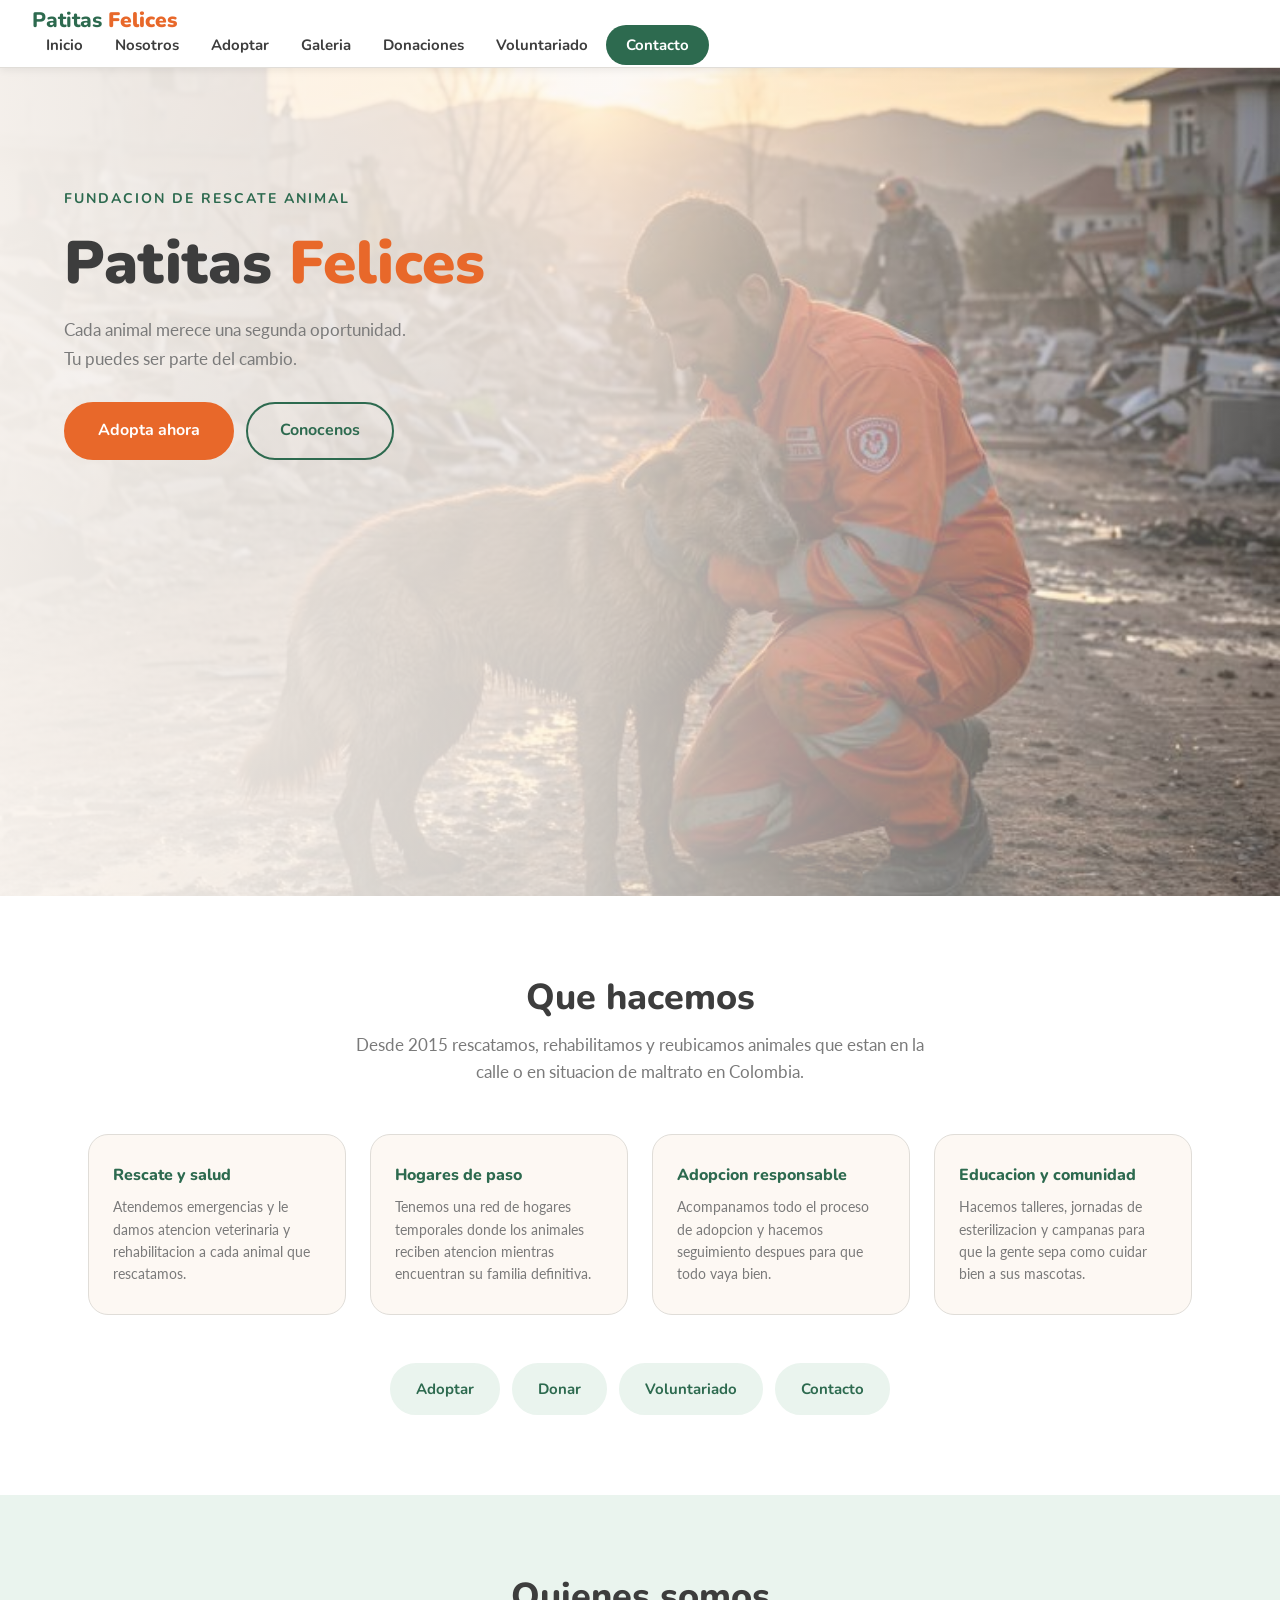
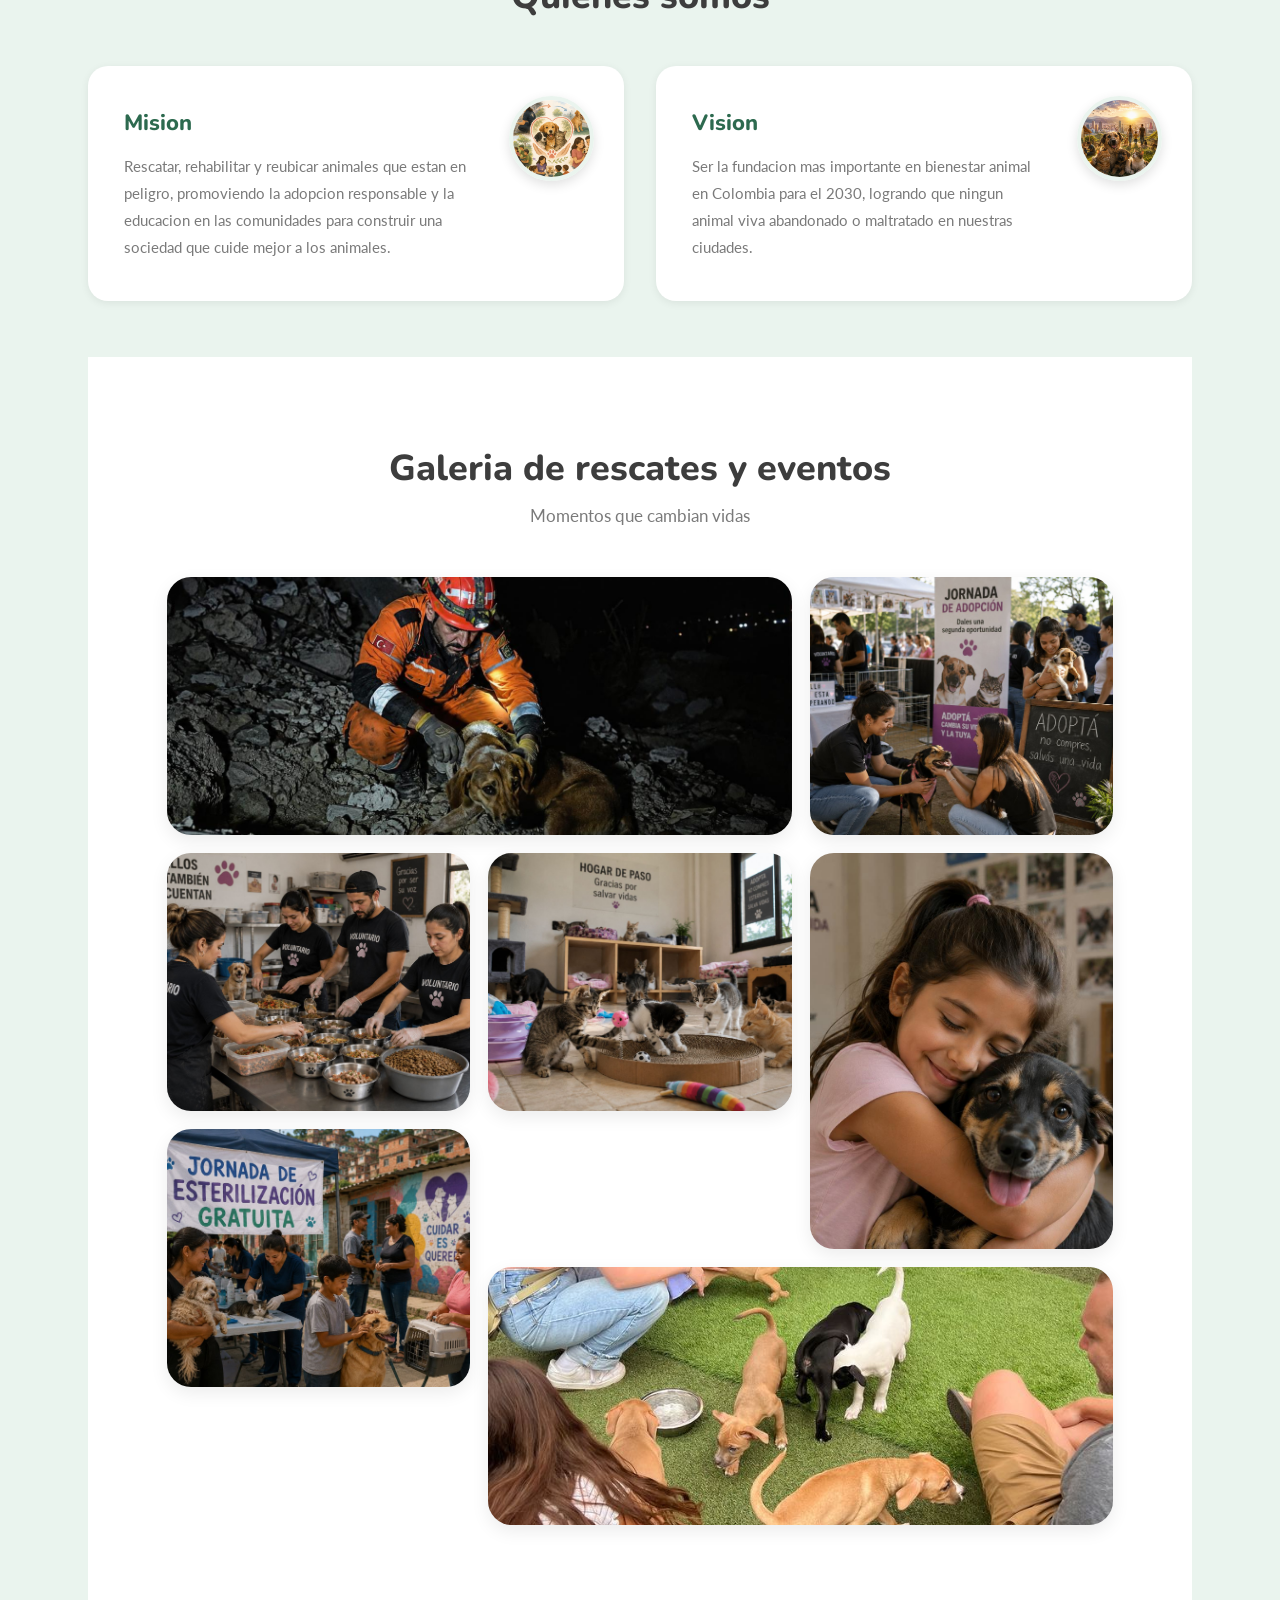
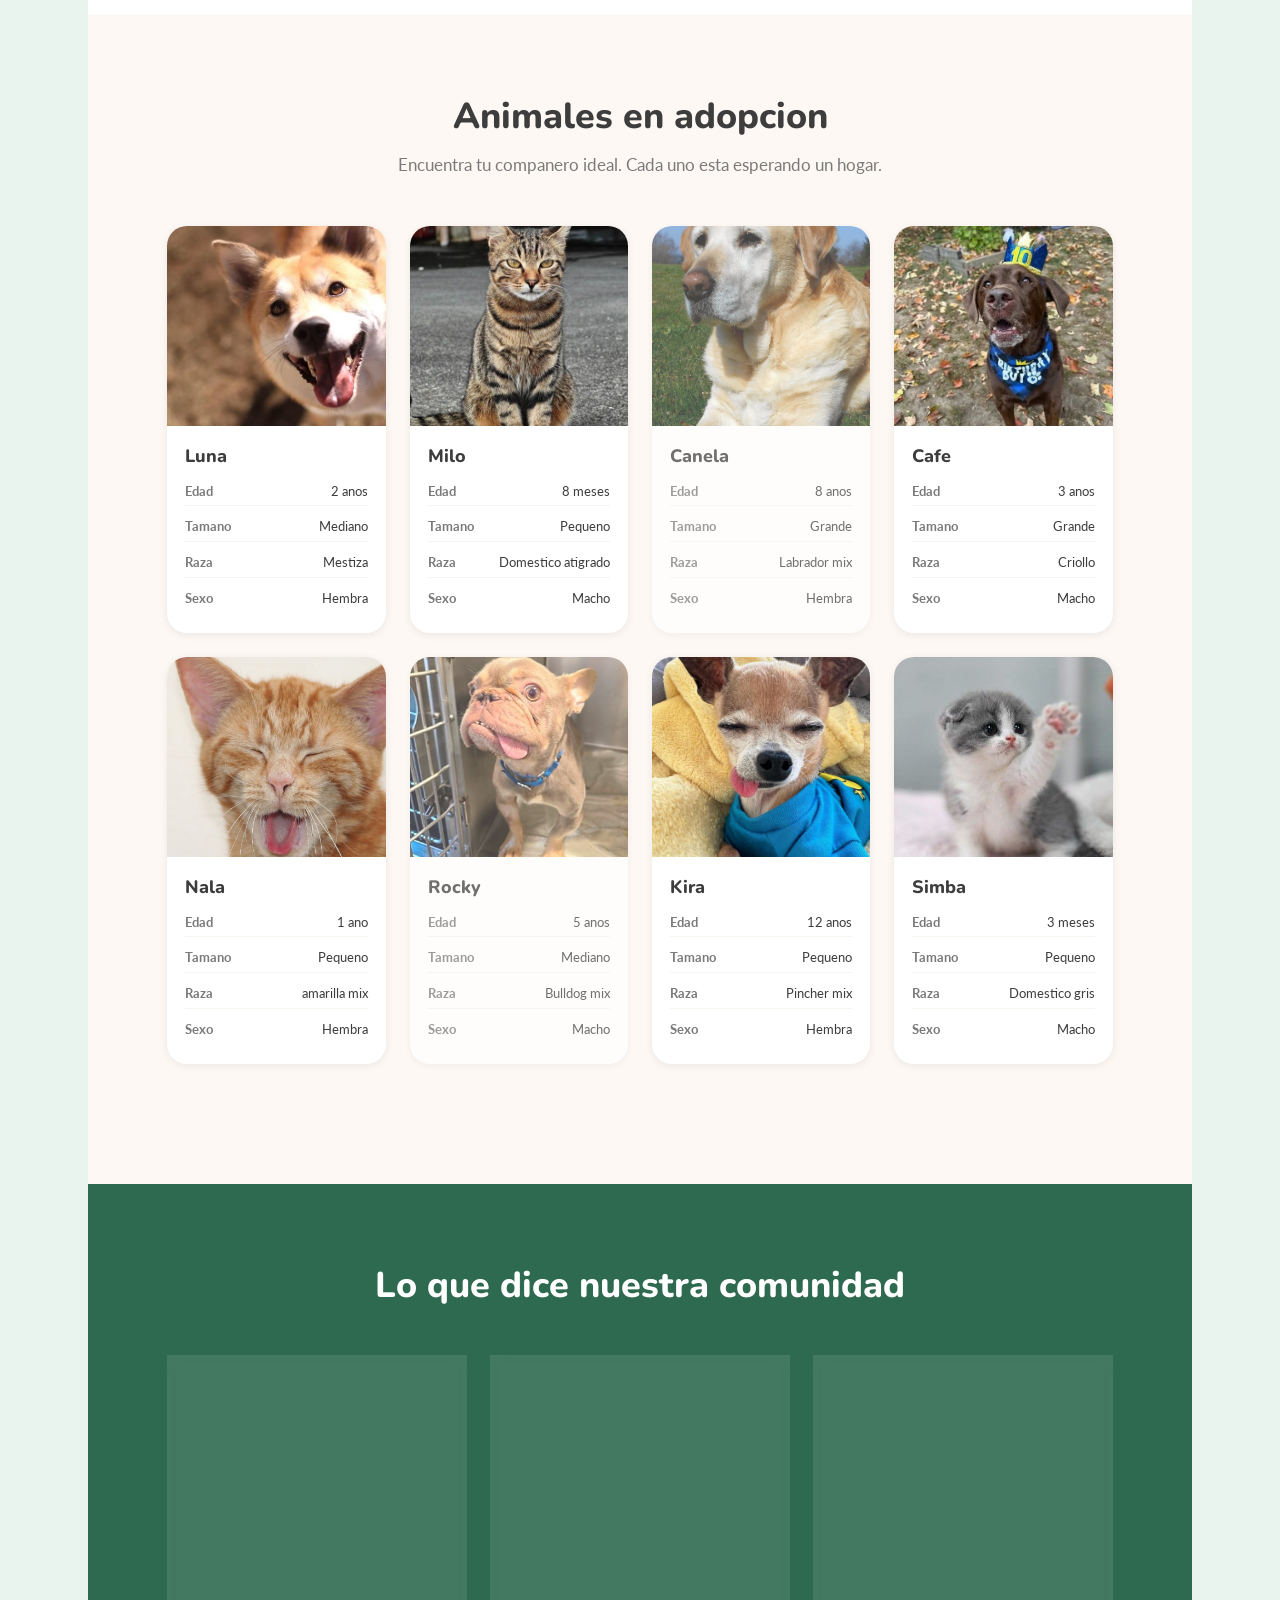
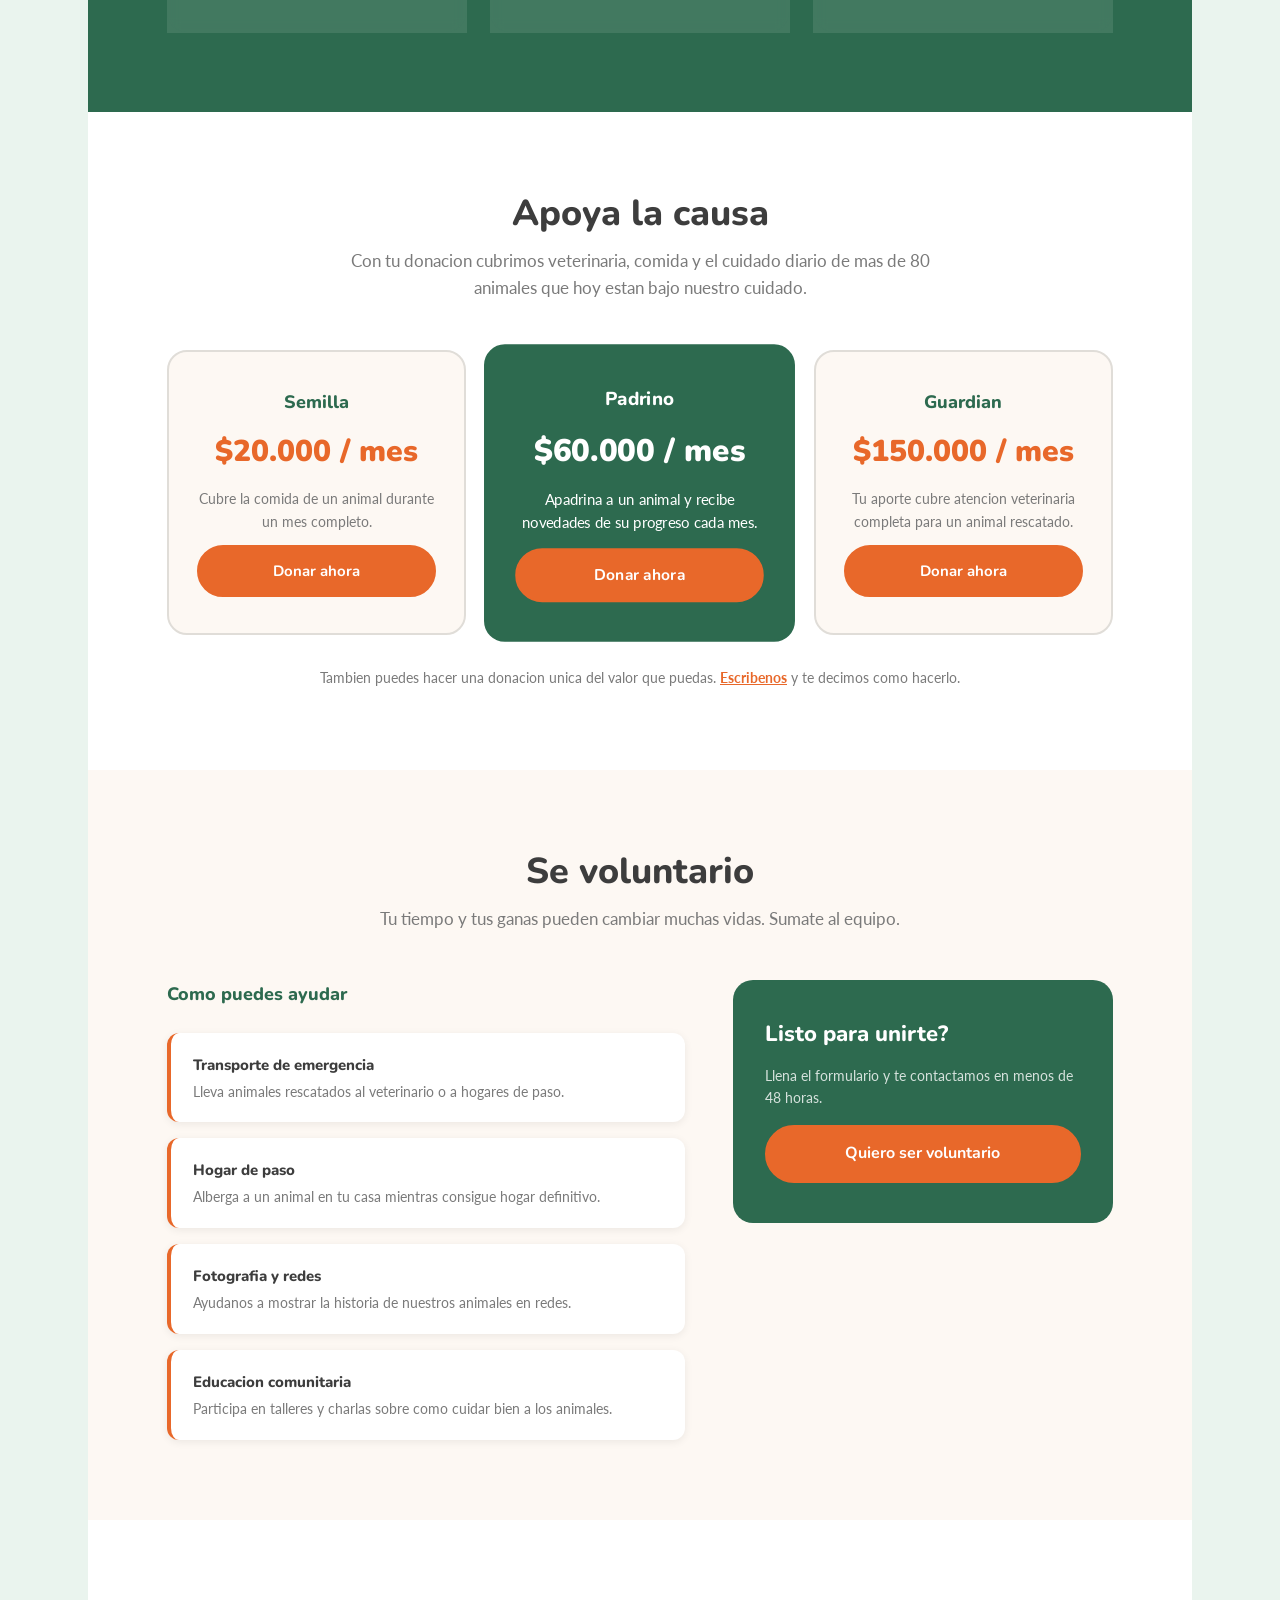
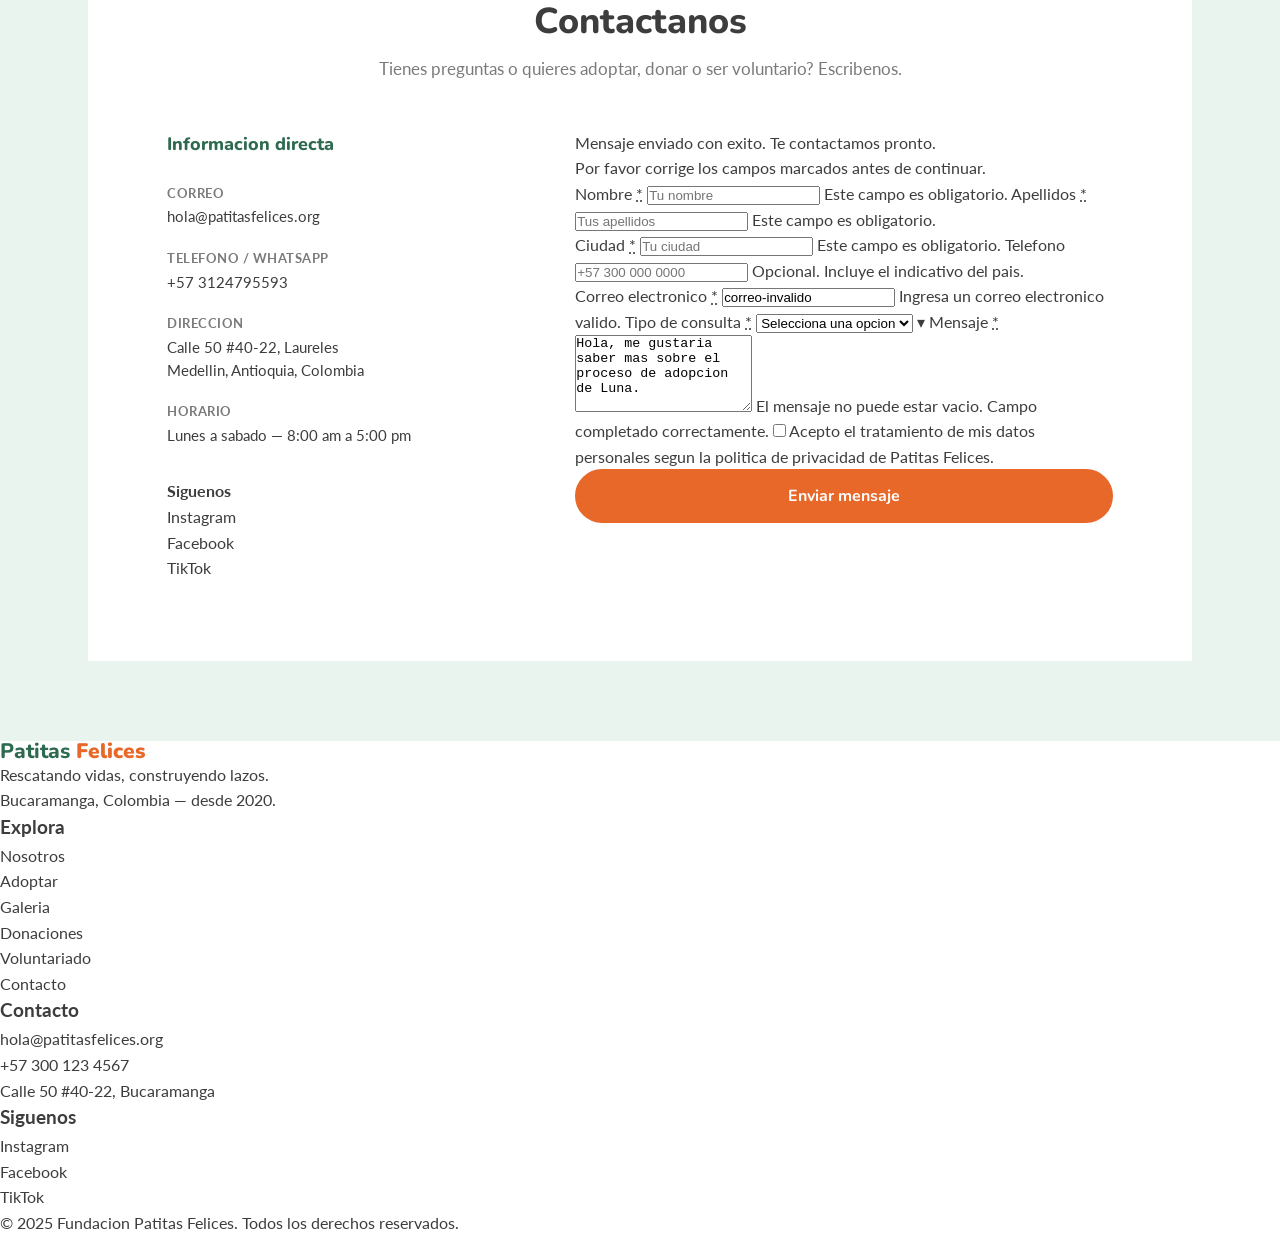
==== commit 2d2d51d1: "feat: styles" ====
--- a/index.html
+++ b/index.html
@@ -190,7 +190,7 @@
 
             <article class="tarjeta-vision" aria-labelledby="vision-heading">
               <div class="tarjeta-mision__icono">
-                <img src="img/vision.png" alt="" width="64" height="64" />
+                <img src="img/vision.png" alt="" width="85" height="85" />
               </div>
               <h3 id="vision-heading" class="tarjeta-mision__titulo">Vision</h3>
               <p class="tarjeta-mision__texto">
--- a/styles.css
+++ b/styles.css
@@ -392,33 +392,50 @@
 
 .tarjeta-mision,
 .tarjeta-vision {
+  position: relative;
   background: var(--blanco);
   border-radius: var(--radio-lg);
-  padding: 40px 36px;
+  padding: 40px 120px 40px 36px; /* espacio para la imagen */
   box-shadow: var(--sombra-sm);
-  display: flex;
-  flex-direction: column;
-  gap: 16px;
-}
-
+  overflow: hidden;
+  transition: 0.3s ease;
+}
+
+.tarjeta-mision:hover,
+.tarjeta-vision:hover {
+  transform: translateY(-5px);
+}
+
+/* IMAGEN REDONDA A LA DERECHA */
 .tarjeta-mision img,
 .tarjeta-vision img {
-  width: 56px;
-  height: 56px;
-  object-fit: contain;
+  position: absolute;
+  top: 30px;
+  right: 30px;
+
+  width: 85px;
+  height: 85px;
+
+  border-radius: 50%;
+  object-fit: cover;
+
+  border: 4px solid var(--verde-claro);
+  box-shadow: 0 4px 12px rgba(0,0,0,0.12);
 }
 
 .tarjeta-mision__titulo {
   font-family: 'Nunito', sans-serif;
   font-weight: 800;
-  font-size: 21px;
+  font-size: 22px;
   color: var(--verde);
+  margin-bottom: 12px;
 }
 
 .tarjeta-mision__texto {
   color: var(--gris-medio);
   font-size: 15px;
-  line-height: 1.7;
+  line-height: 1.8;
+  max-width: 90%;
 }
 .cifras { }
 
@@ -457,45 +474,115 @@
 }
 
 .section-galeria {
-  padding: 80px 0;
+  padding: 90px 0;
   background: var(--blanco);
 }
 
 .galeria-mosaico {
   display: grid;
-  grid-template-columns: repeat(3, 1fr);
-  grid-auto-rows: 220px;
-  gap: 16px;
-}
-
-.galeria-item { border-radius: var(--radio-lg); overflow: hidden; position: relative; }
-.galeria-item figure { width: 100%; height: 100%; }
+  grid-template-columns: repeat(12, 1fr);
+  grid-auto-rows: 120px;
+  gap: 18px;
+}
+
+.galeria-item {
+  position: relative;
+  overflow: hidden;
+  border-radius: 24px;
+  background: #f5f5f5;
+  box-shadow: 0 6px 18px rgba(0,0,0,0.08);
+  transition: 0.3s ease;
+}
+
+.galeria-item:hover {
+  transform: translateY(-5px);
+}
+
+.galeria-item figure {
+  width: 100%;
+  height: 100%;
+}
+
 .galeria-item img {
   width: 100%;
   height: 100%;
   object-fit: cover;
-  transition: transform 0.4s ease;
-}
-.galeria-item:hover img { transform: scale(1.05); }
+  transition: transform 0.5s ease;
+}
+
+.galeria-item:hover img {
+  transform: scale(1.05);
+}
 
 .galeria-item figcaption {
   position: absolute;
-  bottom: 0;
   left: 0;
   right: 0;
-  background: linear-gradient(transparent, rgba(0,0,0,.6));
+  bottom: 0;
+
+  padding: 24px 16px 14px;  
+
   color: var(--blanco);
-  font-size: 13px;
+  font-size: 14px;
   font-weight: 700;
-  padding: 24px 14px 12px;
+
   opacity: 0;
-  transition: opacity var(--transicion);
-}
-.galeria-item:hover figcaption { opacity: 1; }
-
-.galeria-item--ancho { grid-column: span 2; }
-.galeria-item--alto  { grid-row: span 2; }
-
+  transition: 0.3s ease;
+}
+
+.galeria-item:hover figcaption {
+  opacity: 1;
+}
+
+
+.galeria-item:nth-child(1) {
+  grid-column: span 8;
+  grid-row: span 2;
+}
+
+.galeria-item:nth-child(2) {
+  grid-column: span 4;
+  grid-row: span 2;
+}
+
+.galeria-item:nth-child(3) {
+  grid-column: span 4;
+  grid-row: span 2;
+}
+
+.galeria-item:nth-child(4) {
+  grid-column: span 4;
+  grid-row: span 2;
+}
+
+.galeria-item:nth-child(5) {
+  grid-column: span 4;
+  grid-row: span 3;
+}
+
+.galeria-item:nth-child(6) {
+  grid-column: span 4;
+  grid-row: span 2;
+}
+
+.galeria-item:nth-child(7) {
+  grid-column: span 8;
+  grid-row: span 2;
+}
+
+
+@media (max-width: 900px) {
+  .galeria-mosaico {
+    grid-template-columns: 1fr;
+    grid-auto-rows: 250px;
+  }
+
+  .galeria-item,
+  .galeria-item:nth-child(n) {
+    grid-column: span 1;
+    grid-row: span 1;
+  }
+}
 .section-adoptar {
   padding: 80px 0;
   background: var(--crema);
@@ -594,4 +681,253 @@
   text-align: center;
   margin-top: 8px;
 }
-
+.section-testimonios {
+  padding: 80px 0;
+  background: var(--verde);
+}
+ 
+.section-testimonios .section-titulo { color: var(--blanco); }
+ 
+.testimonios-lista {
+  display: grid;
+  grid-template-columns: repeat(3, 1fr);
+  gap: 24px;
+}
+ 
+.tarjeta-testimonio {
+  background: rgba(255,255,255,.10);
+  border: 1px solid rgba(255,255,255,.18);
+  border-radius: var(--radio-lg);
+  padding: 32px 28px;
+  backdrop-filter: blur(6px);
+  transition: background var(--transicion);
+}
+.tarjeta-testimonio:hover { background: rgba(255,255,255,.16); }
+ 
+.testimonio-texto {
+  font-size: 15px;
+  color: rgba(255,255,255,.9);
+  line-height: 1.75;
+  margin-bottom: 20px;
+  font-style: italic;
+}
+ 
+.testimonio-autor {
+  border-top: 1px solid rgba(255,255,255,.2);
+  padding-top: 14px;
+}
+ 
+.testimonio-autor cite { font-style: normal; }
+ 
+.testimonio-autor strong {
+  display: block;
+  color: var(--blanco);
+  font-family: 'Nunito', sans-serif;
+  font-weight: 800;
+  font-size: 15px;
+}
+ 
+.testimonio-rol {
+  font-size: 13px;
+  color: rgba(255,255,255,.6);
+}
+ 
+
+.section-donaciones {
+  padding: 80px 0;
+  background: var(--blanco);
+}
+ 
+.planes-donacion {
+  display: grid;
+  grid-template-columns: repeat(3, 1fr);
+  gap: 24px;
+  margin-bottom: 32px;
+}
+ 
+.plan-donacion {
+  background: var(--crema);
+  border: 2px solid var(--gris-borde);
+  border-radius: var(--radio-lg);
+  padding: 36px 28px;
+  display: flex;
+  flex-direction: column;
+  gap: 12px;
+  text-align: center;
+  transition: transform var(--transicion), box-shadow var(--transicion);
+}
+.plan-donacion:hover { transform: translateY(-5px); box-shadow: var(--sombra-md); }
+ 
+.plan-donacion--destacado {
+  background: var(--verde);
+  border-color: var(--verde);
+  transform: scale(1.04);
+}
+.plan-donacion--destacado:hover { transform: scale(1.04) translateY(-5px); }
+.plan-donacion--destacado .plan-donacion__titulo,
+.plan-donacion--destacado .plan-donacion__monto,
+.plan-donacion--destacado .plan-donacion__descripcion { color: var(--blanco); }
+.plan-donacion--destacado .btn--principal { background: var(--naranja); border-color: var(--naranja); }
+ 
+.plan-donacion__titulo {
+  font-family: 'Nunito', sans-serif;
+  font-weight: 800;
+  font-size: 18px;
+  color: var(--verde);
+}
+ 
+.plan-donacion__monto {
+  font-family: 'Nunito', sans-serif;
+  font-weight: 900;
+  font-size: 30px;
+  color: var(--naranja);
+}
+ 
+.plan-donacion__descripcion {
+  font-size: 14px;
+  color: var(--gris-medio);
+  line-height: 1.6;
+  flex: 1;
+}
+ 
+.donacion-nota {
+  text-align: center;
+  font-size: 14px;
+  color: var(--gris-medio);
+}
+.donacion-nota a {
+  color: var(--naranja);
+  font-weight: 700;
+  text-decoration: underline;
+}
+ 
+ 
+.section-voluntariado {
+  padding: 80px 0;
+  background: var(--crema);
+}
+ 
+.voluntariado-grilla {
+  display: grid;
+  grid-template-columns: 1fr 380px;
+  gap: 48px;
+  align-items: start;
+}
+ 
+.voluntariado-info__subtitulo {
+  font-family: 'Nunito', sans-serif;
+  font-weight: 800;
+  font-size: 18px;
+  color: var(--verde);
+  margin-bottom: 24px;
+}
+ 
+.roles-voluntario {
+  display: flex;
+  flex-direction: column;
+  gap: 16px;
+}
+ 
+.rol-voluntario {
+  background: var(--blanco);
+  border-radius: var(--radio);
+  padding: 20px 22px;
+  border-left: 4px solid var(--naranja);
+  box-shadow: var(--sombra-sm);
+}
+ 
+.rol-voluntario h4 {
+  font-family: 'Nunito', sans-serif;
+  font-weight: 800;
+  font-size: 15px;
+  color: var(--gris-texto);
+  margin-bottom: 4px;
+}
+ 
+.rol-voluntario p {
+  font-size: 14px;
+  color: var(--gris-medio);
+  line-height: 1.55;
+}
+ 
+.voluntariado-cta {
+  background: var(--verde);
+  color: var(--blanco);
+  border-radius: var(--radio-lg);
+  padding: 40px 32px;
+  display: flex;
+  flex-direction: column;
+  gap: 16px;
+  position: sticky;
+  top: 88px;
+}
+ 
+.voluntariado-cta h3 {
+  font-family: 'Nunito', sans-serif;
+  font-weight: 800;
+  font-size: 22px;
+  line-height: 1.3;
+}
+ 
+.voluntariado-cta p {
+  font-size: 14px;
+  color: rgba(255,255,255,.8);
+  line-height: 1.6;
+}
+ 
+.voluntariado-cta .btn--principal {
+  background: var(--naranja);
+  border-color: var(--naranja);
+}
+ 
+.section-contacto {
+  padding: 80px 0;
+  background: var(--blanco);
+}
+ 
+.contacto-layout {
+  display: grid;
+  grid-template-columns: 360px 1fr;
+  gap: 48px;
+  align-items: start;
+}
+ 
+.contacto-info__titulo {
+  font-family: 'Nunito', sans-serif;
+  font-weight: 800;
+  font-size: 18px;
+  color: var(--verde);
+  margin-bottom: 24px;
+}
+ 
+.contacto-detalles {
+  display: flex;
+  flex-direction: column;
+  gap: 20px;
+  margin-bottom: 32px;
+}
+ 
+.contacto-detalle {
+  display: flex;
+  flex-direction: column;
+  gap: 2px;
+}
+ 
+.contacto-detalle strong {
+  font-size: 13px;
+  text-transform: uppercase;
+  letter-spacing: 0.5px;
+  color: var(--gris-medio);
+  font-weight: 700;
+}
+ 
+.contacto-detalle a,
+.contacto-detalle p,
+.contacto-detalle address {
+  font-size: 15px;
+  color: var(--gris-texto);
+  line-height: 1.5;
+}
+ 
+.contacto-detalle a:hover { color: var(--naranja); }
+ 
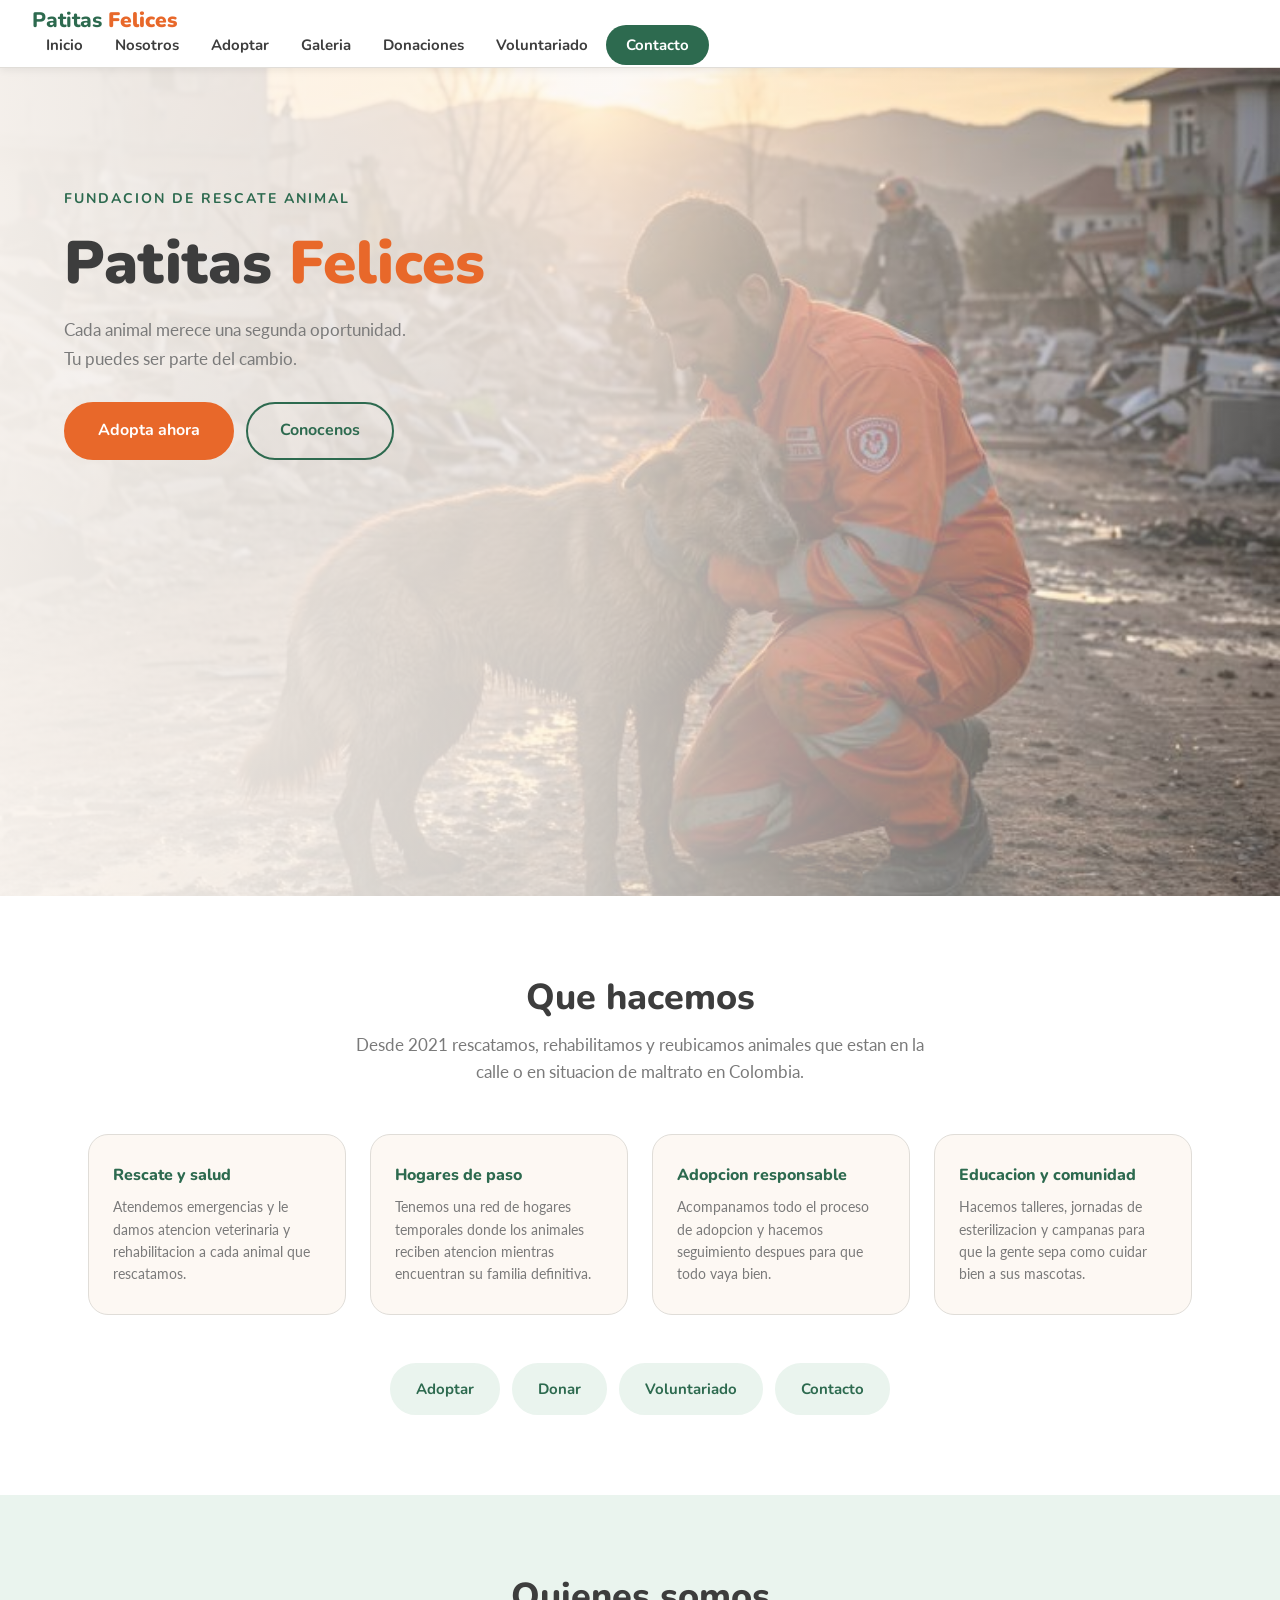
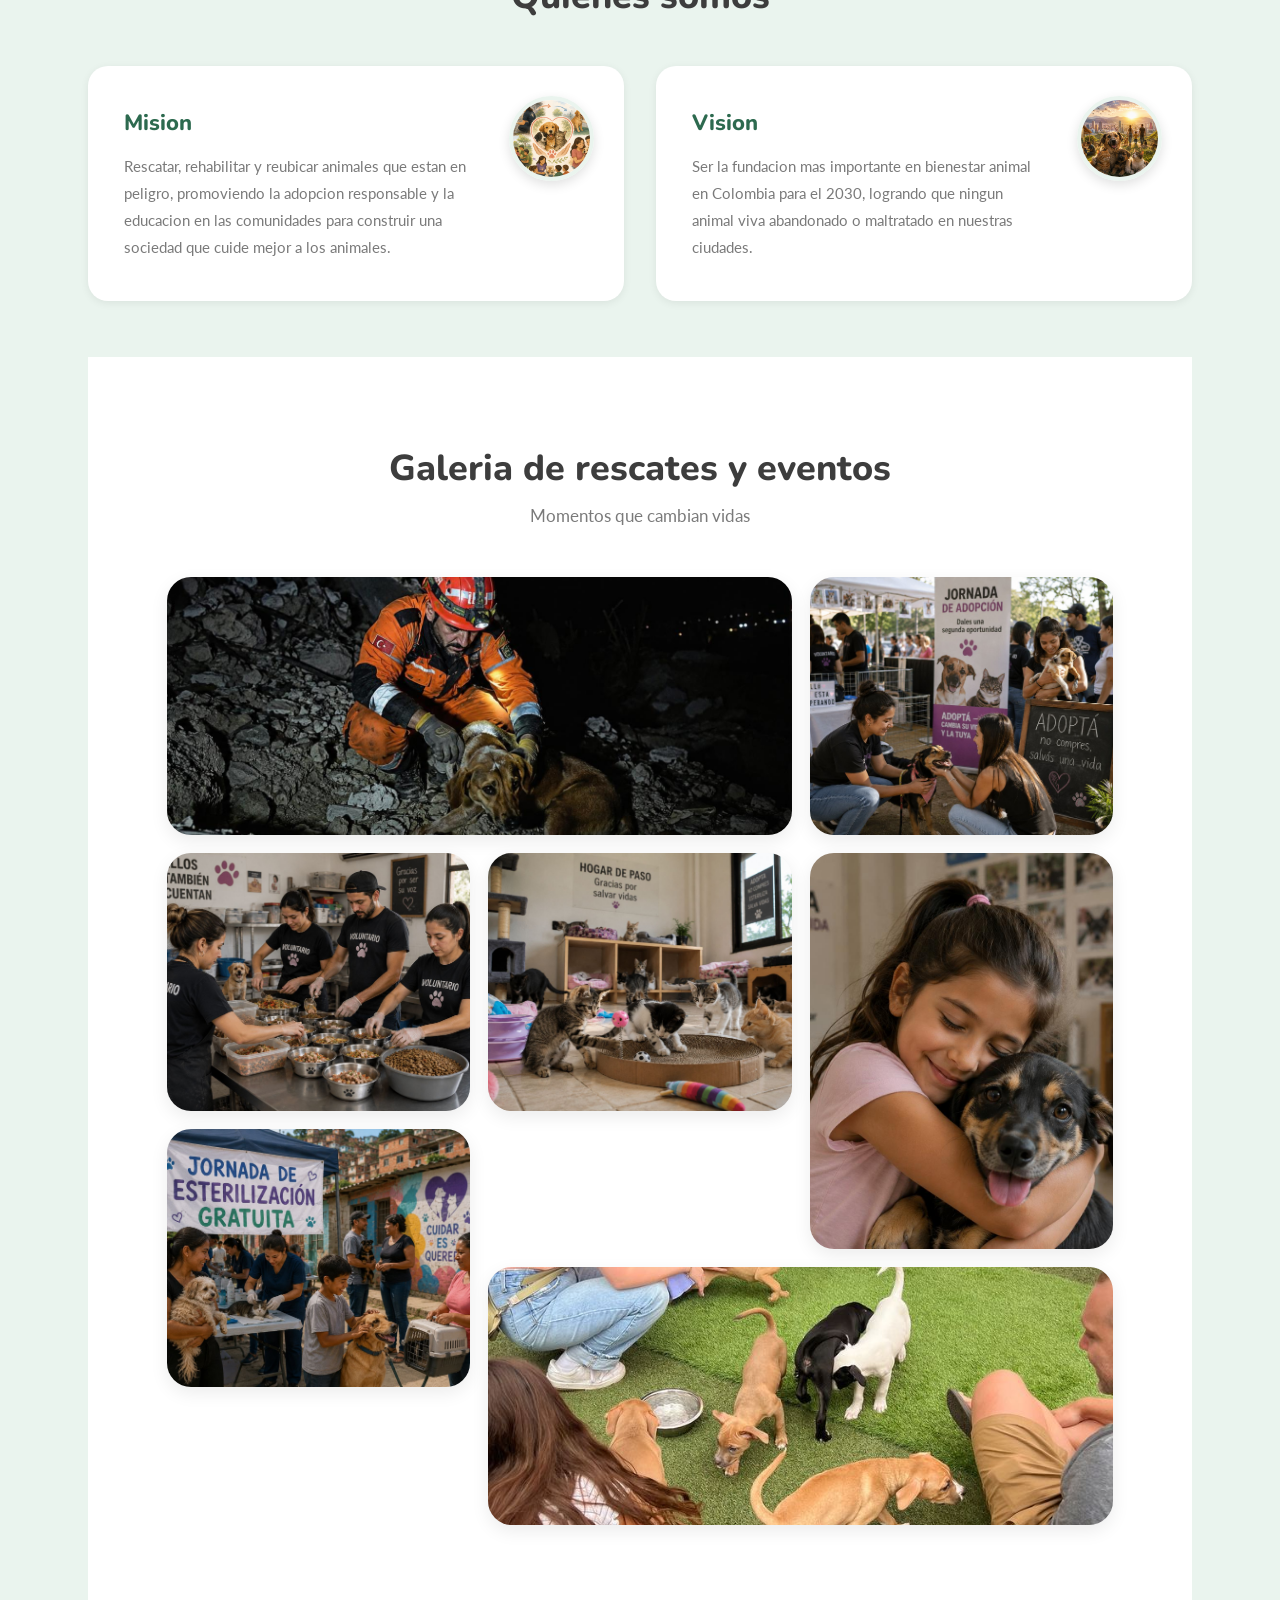
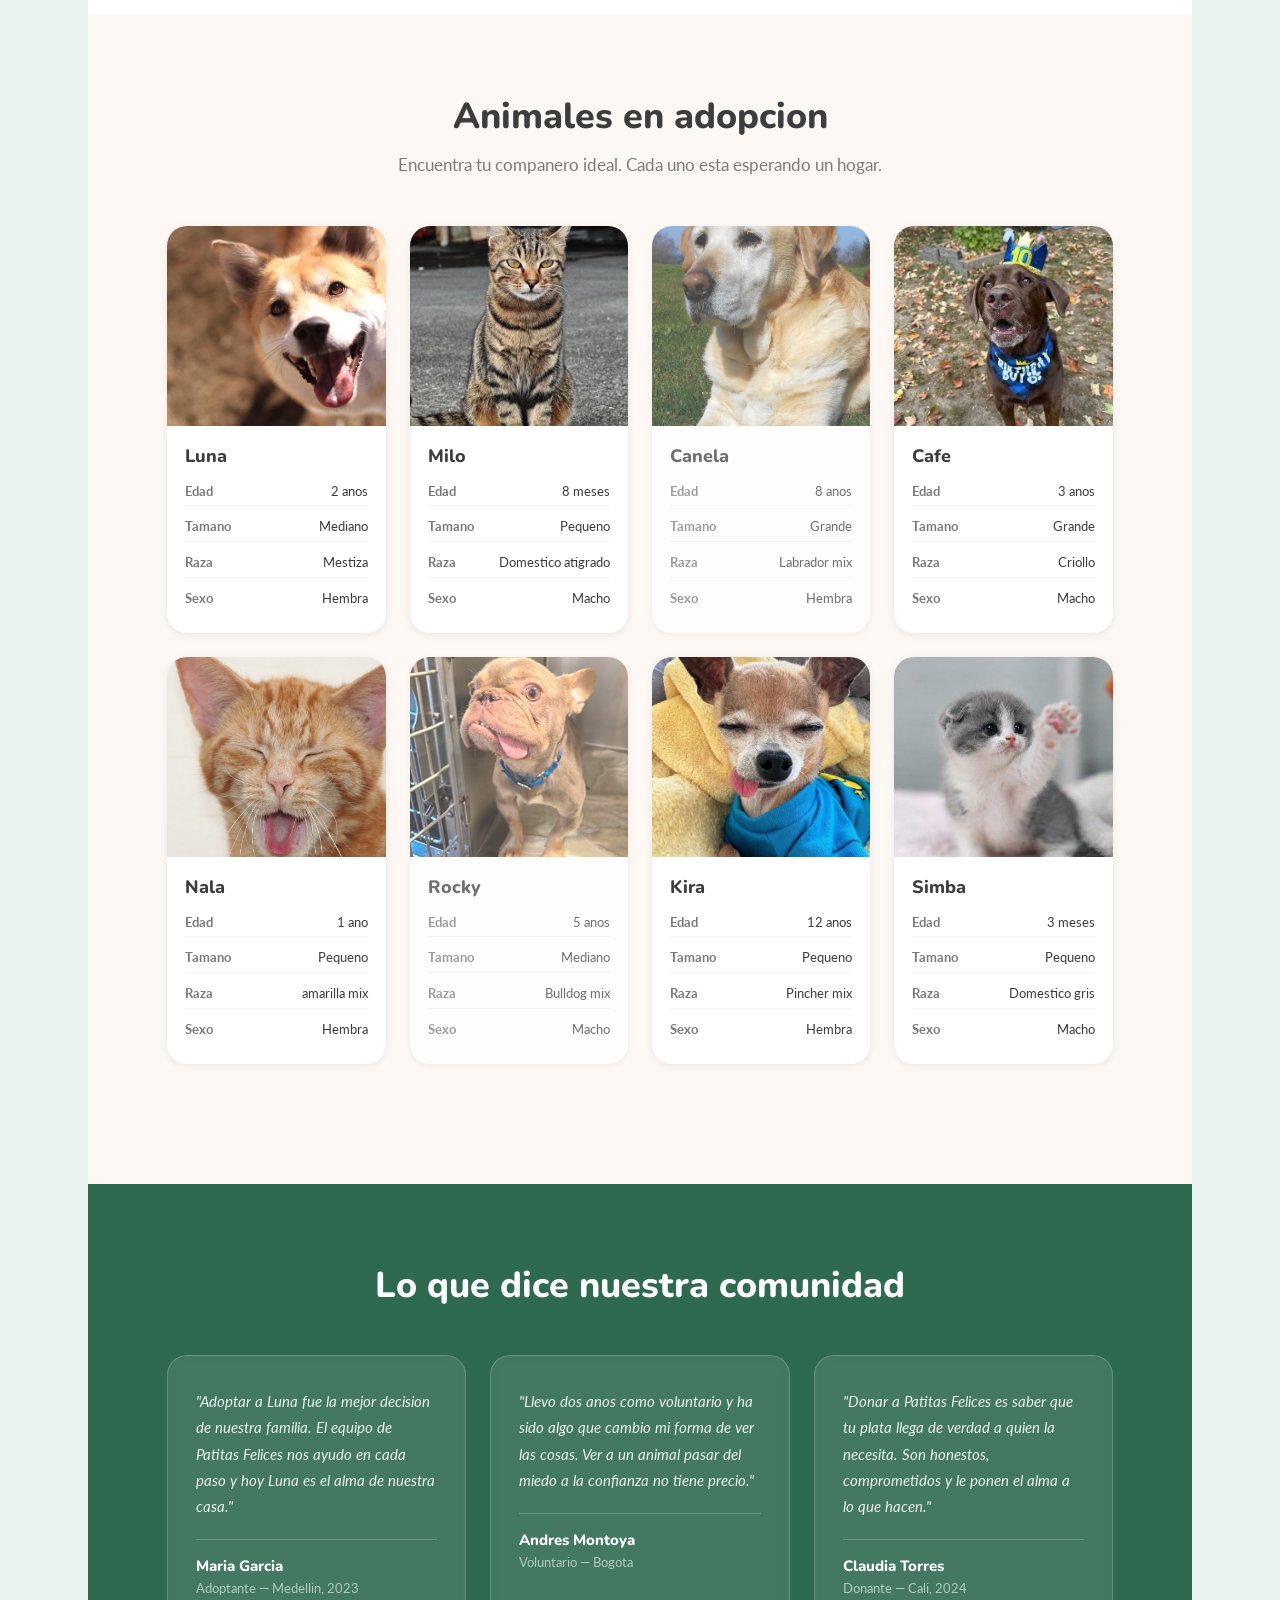
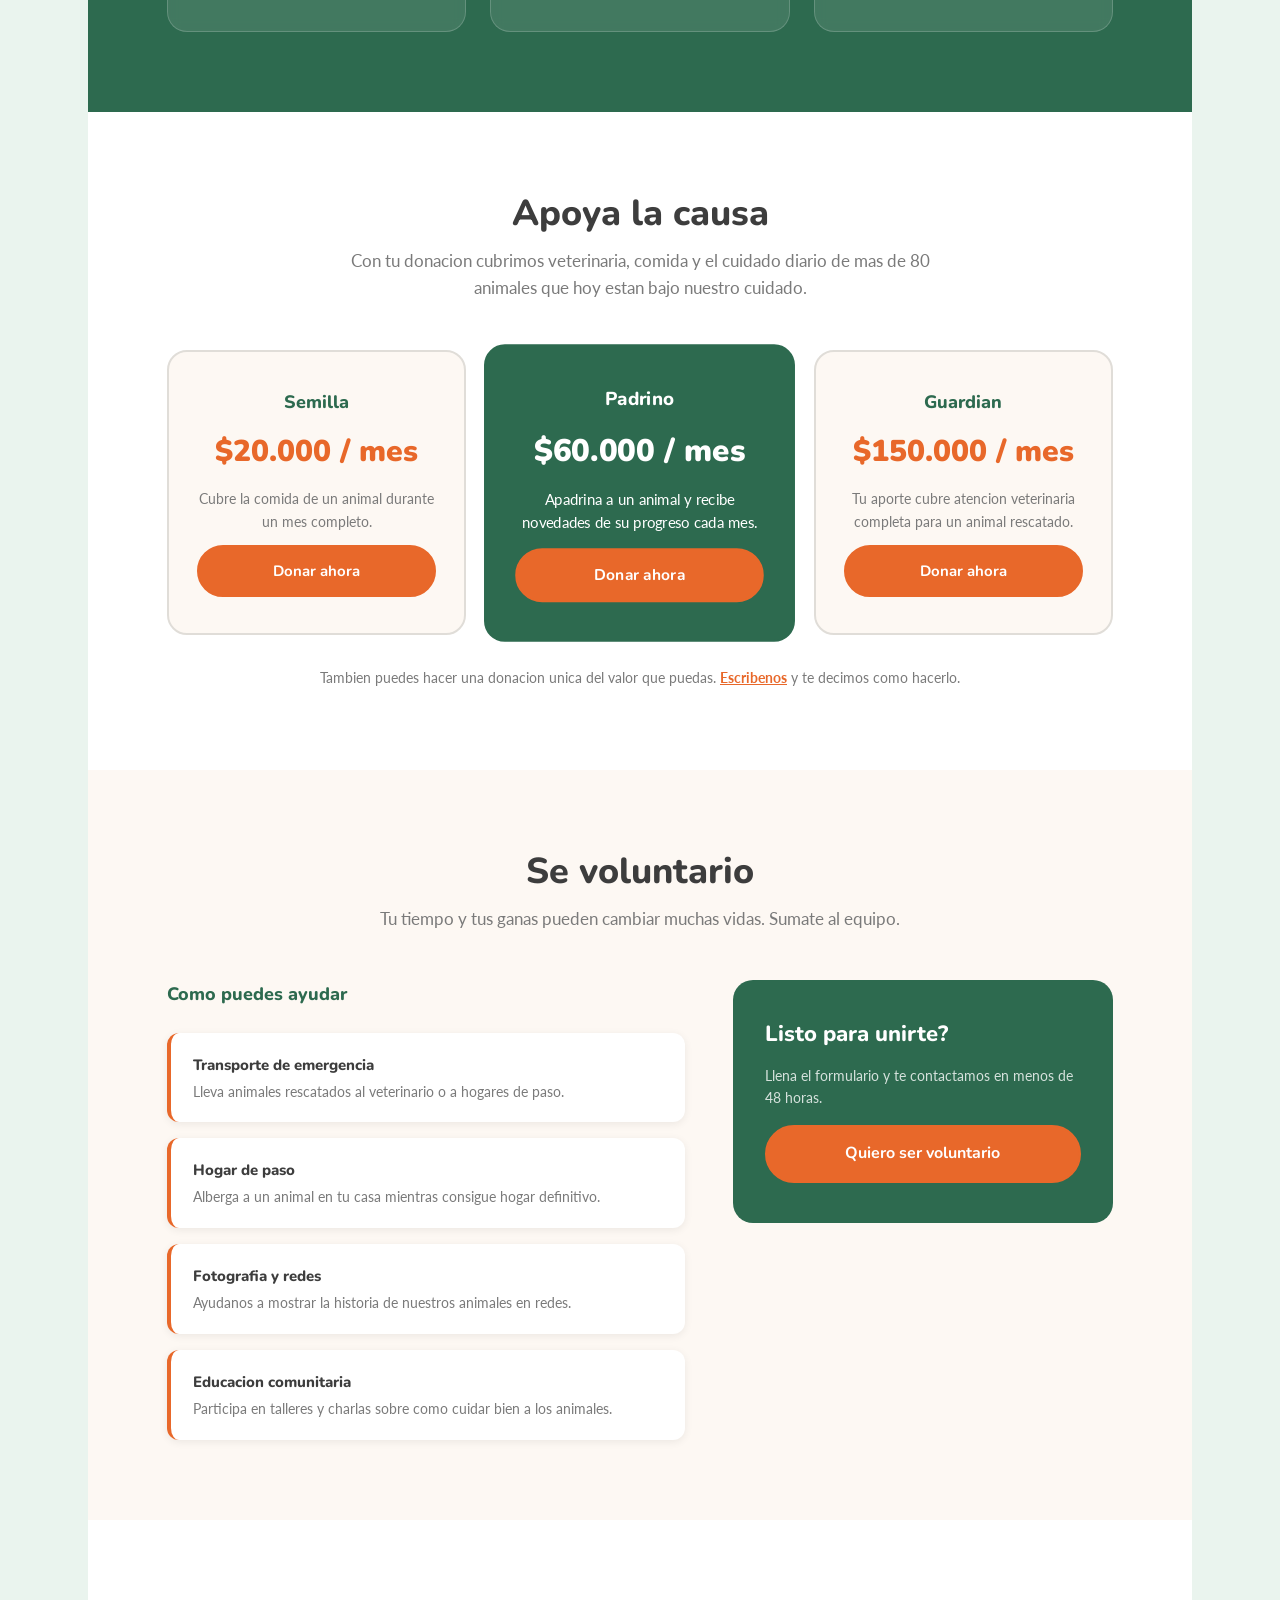
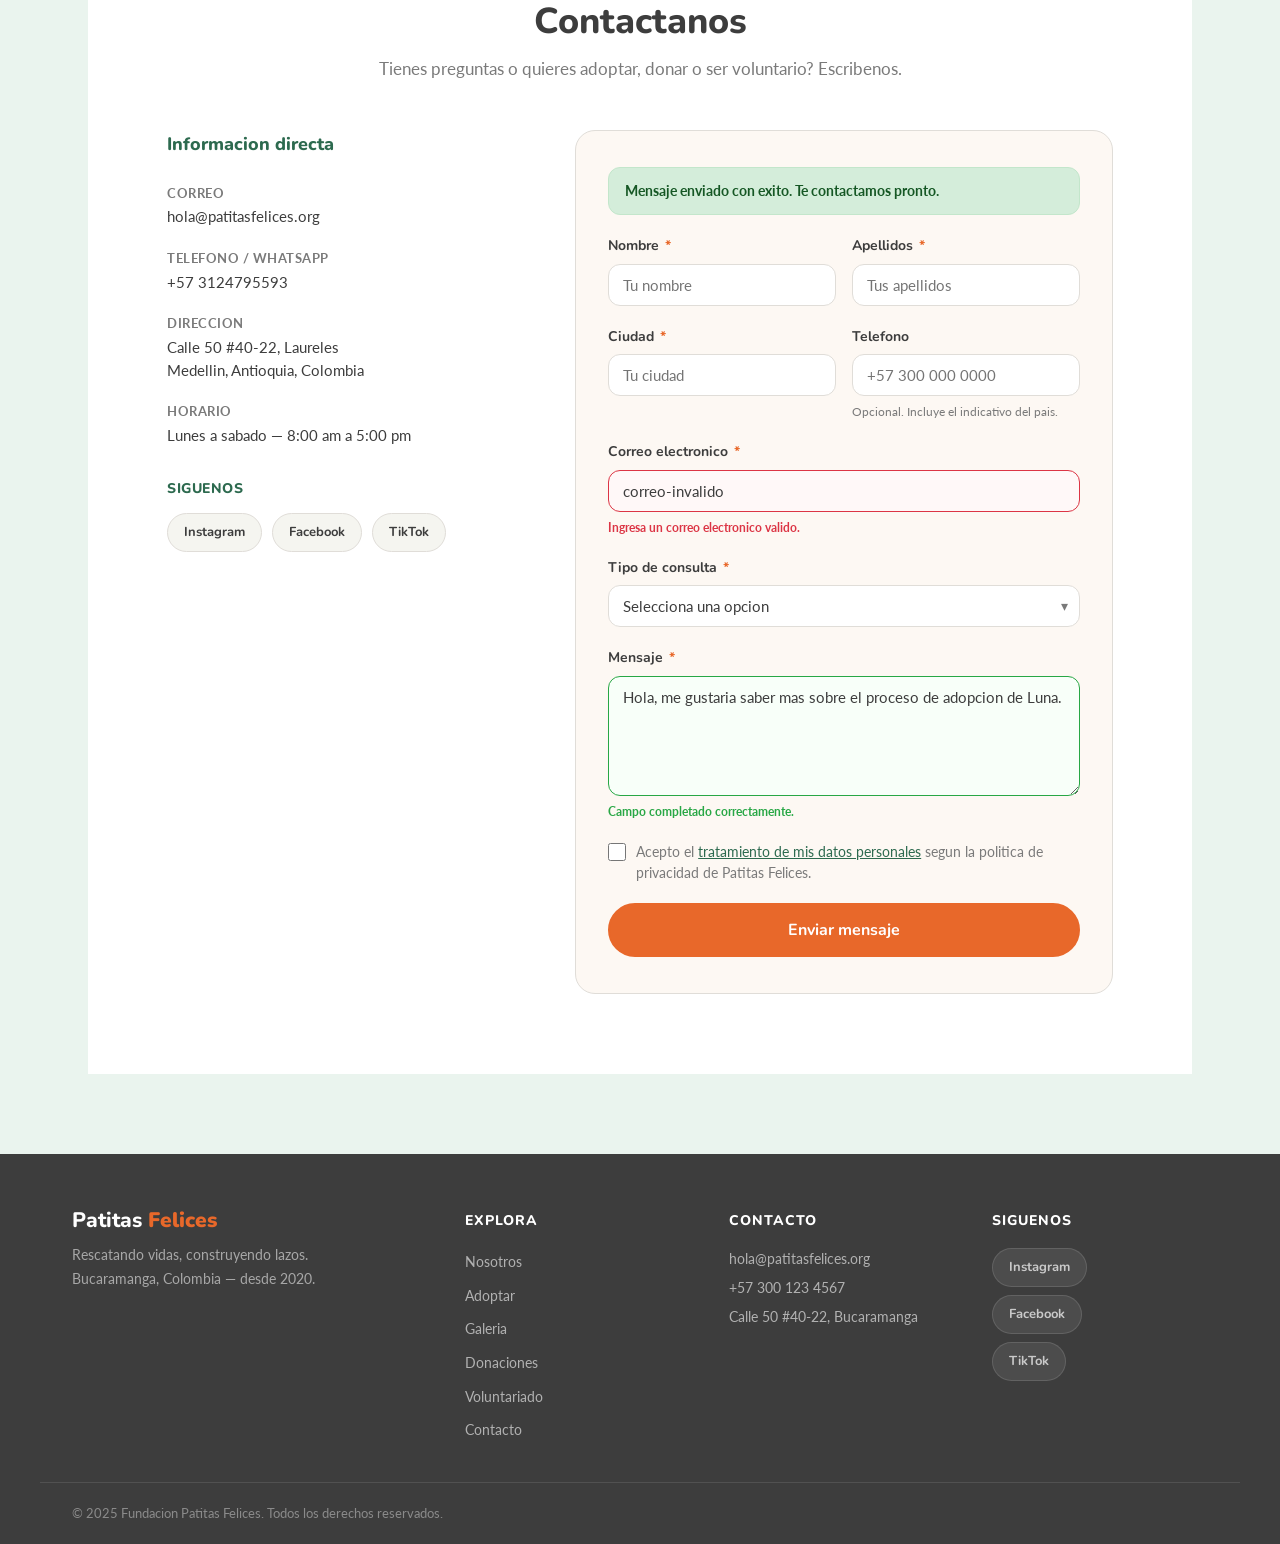
==== commit b4a810ea: "feat: styles" ====
--- a/index.html
+++ b/index.html
@@ -120,7 +120,7 @@
           <header class="section-encabezado">
             <h2 id="destacados-titulo" class="section-titulo">Que hacemos</h2>
             <p class="section-descripcion">
-              Desde 2015 rescatamos, rehabilitamos y reubicamos animales que estan
+              Desde 2021 rescatamos, rehabilitamos y reubicamos animales que estan
               en la calle o en situacion de maltrato en Colombia.
             </p>
           </header>
--- a/styles.css
+++ b/styles.css
@@ -930,4 +930,382 @@
 }
  
 .contacto-detalle a:hover { color: var(--naranja); }
- + .redes-sociales__titulo {
+  font-family: 'Nunito', sans-serif;
+  font-weight: 800;
+  font-size: 14px;
+  color: var(--verde);
+  margin-bottom: 12px;
+  text-transform: uppercase;
+  letter-spacing: 0.5px;
+}
+ 
+.redes-lista {
+  display: flex;
+  gap: 10px;
+  flex-wrap: wrap;
+}
+ 
+.red-social {
+  display: inline-block;
+  padding: 8px 16px;
+  border-radius: var(--radio-pill);
+  font-family: 'Nunito', sans-serif;
+  font-weight: 700;
+  font-size: 13px;
+  background: var(--gris-suave);
+  color: var(--gris-texto);
+  border: 1px solid var(--gris-borde);
+  transition: background var(--transicion), color var(--transicion);
+}
+.red-social--instagram:hover { background: #E1306C; color: var(--blanco); border-color: #E1306C; }
+.red-social--facebook:hover  { background: #1877F2; color: var(--blanco); border-color: #1877F2; }
+.red-social--tiktok:hover    { background: #000000; color: var(--blanco); border-color: #000000; }
+ 
+/* Formulario */
+.formulario-contacto {
+  display: flex;
+  flex-direction: column;
+  gap: 20px;
+  background: var(--crema);
+  border-radius: var(--radio-lg);
+  padding: 36px 32px;
+  border: 1px solid var(--gris-borde);
+}
+ 
+.alerta {
+  padding: 12px 16px;
+  border-radius: var(--radio);
+  font-weight: 700;
+  font-size: 14px;
+  display: none;
+}
+ 
+.alerta--exito { background: #D4EDDA; color: #155724; border: 1px solid #C3E6CB; display: block; }
+.alerta--error { background: #F8D7DA; color: #721C24; border: 1px solid #F5C6CB; }
+ 
+.fila-campos {
+  display: grid;
+  grid-template-columns: 1fr 1fr;
+  gap: 16px;
+}
+ 
+.campo {
+  display: flex;
+  flex-direction: column;
+  gap: 6px;
+}
+ 
+.campo-etiqueta {
+  font-family: 'Nunito', sans-serif;
+  font-weight: 700;
+  font-size: 14px;
+  color: var(--gris-texto);
+}
+ 
+.campo-etiqueta abbr {
+  color: var(--naranja);
+  text-decoration: none;
+  margin-left: 2px;
+}
+ 
+.campo-input,
+.campo-select,
+.campo-textarea {
+  width: 100%;
+  padding: 11px 14px;
+  border: 1.5px solid var(--gris-borde);
+  border-radius: var(--radio);
+  font-family: 'Lato', sans-serif;
+  font-size: 15px;
+  color: var(--gris-texto);
+  background: var(--blanco);
+  transition: border-color var(--transicion), box-shadow var(--transicion);
+  outline: none;
+  appearance: none;
+}
+ 
+.campo-input:focus,
+.campo-select:focus,
+.campo-textarea:focus {
+  border-color: var(--verde);
+  box-shadow: 0 0 0 3px rgba(45,106,79,.12);
+}
+ 
+.campo-textarea { resize: vertical; min-height: 120px; }
+ 
+/* Estado de error */
+.campo--error .campo-input,
+.campo--error .campo-select,
+.campo--error .campo-textarea {
+  border-color: #DC3545;
+  background: #FFF8F8;
+}
+.campo--error .campo-input:focus,
+.campo--error .campo-select:focus,
+.campo--error .campo-textarea:focus {
+  box-shadow: 0 0 0 3px rgba(220,53,69,.12);
+}
+ 
+.campo-error-msg {
+  font-size: 12px;
+  color: #DC3545;
+  font-weight: 700;
+  display: none;
+}
+.campo--error .campo-error-msg { display: block; }
+ 
+/* Estado de exito */
+.campo--exito .campo-input,
+.campo--exito .campo-select,
+.campo--exito .campo-textarea {
+  border-color: #28A745;
+  background: #F8FFF9;
+}
+ 
+.campo-exito-msg {
+  font-size: 12px;
+  color: #28A745;
+  font-weight: 700;
+  display: none;
+}
+.campo--exito .campo-exito-msg { display: block; }
+ 
+/* Select custom arrow */
+.campo-select-wrapper {
+  position: relative;
+}
+.campo-select-wrapper .campo-select { padding-right: 36px; }
+.campo-select-flecha {
+  position: absolute;
+  right: 12px;
+  top: 50%;
+  transform: translateY(-50%);
+  color: var(--gris-medio);
+  pointer-events: none;
+  font-size: 14px;
+}
+ 
+.campo-ayuda {
+  font-size: 12px;
+  color: var(--gris-medio);
+}
+ 
+/* Checkbox */
+.campo--checkbox { flex-direction: row; align-items: flex-start; gap: 10px; }
+ 
+.campo-checkbox-etiqueta {
+  display: flex;
+  align-items: flex-start;
+  gap: 10px;
+  cursor: pointer;
+}
+ 
+.campo-checkbox {
+  width: 18px;
+  height: 18px;
+  flex-shrink: 0;
+  margin-top: 2px;
+  accent-color: var(--verde);
+  cursor: pointer;
+}
+ 
+.campo-checkbox-texto {
+  font-size: 14px;
+  color: var(--gris-medio);
+  line-height: 1.5;
+}
+.campo-checkbox-texto a { color: var(--verde); text-decoration: underline; }
+ 
+/* =============================================
+   FOOTER
+============================================= */
+ 
+.site-footer {
+  background: var(--gris-texto);
+  color: rgba(255,255,255,.8);
+}
+ 
+.footer-inner {
+  display: flex;
+  gap: 48px;
+  padding: 56px 32px 40px;
+  max-width: 1200px;
+  margin-inline: auto;
+  flex-wrap: wrap;
+}
+ 
+.footer-col { flex: 1; min-width: 160px; }
+ 
+.footer-col--marca { flex: 1.6; }
+ 
+.footer-col--marca .brand-name { color: var(--blanco); }
+.footer-col--marca .brand-name strong { color: var(--naranja); }
+ 
+.footer-eslogan {
+  margin-top: 12px;
+  font-size: 14px;
+  color: rgba(255,255,255,.55);
+  line-height: 1.7;
+}
+ 
+.footer-col__titulo {
+  font-family: 'Nunito', sans-serif;
+  font-weight: 800;
+  font-size: 14px;
+  text-transform: uppercase;
+  letter-spacing: 1px;
+  color: var(--blanco);
+  margin-bottom: 16px;
+}
+ 
+.footer-nav ul,
+.footer-contacto ul {
+  display: flex;
+  flex-direction: column;
+  gap: 8px;
+}
+ 
+.footer-nav a,
+.footer-contacto a,
+.footer-contacto li {
+  font-size: 14px;
+  color: rgba(255,255,255,.6);
+  transition: color var(--transicion);
+  line-height: 1.5;
+}
+.footer-nav a:hover,
+.footer-contacto a:hover { color: var(--naranja); }
+ 
+.footer-redes .redes-lista { flex-direction: column; gap: 8px; }
+.footer-redes .red-social {
+  background: rgba(255,255,255,.08);
+  color: rgba(255,255,255,.7);
+  border-color: rgba(255,255,255,.12);
+}
+.footer-redes .red-social:hover { background: var(--naranja); color: var(--blanco); border-color: var(--naranja); }
+ 
+.footer-base {
+  border-top: 1px solid rgba(255,255,255,.1);
+  display: flex;
+  justify-content: space-between;
+  align-items: center;
+  padding: 20px 32px;
+  max-width: 1200px;
+  margin-inline: auto;
+  flex-wrap: wrap;
+  gap: 8px;
+}
+ 
+.footer-copyright,
+.footer-creditos {
+  font-size: 13px;
+  color: rgba(255,255,255,.4);
+}
+ 
+.footer-creditos a { color: var(--naranja); }
+.footer-creditos a:hover { text-decoration: underline; }
+ 
+/* =============================================
+   RESPONSIVE — TABLET (max 1024px)
+============================================= */
+ 
+@media (max-width: 1024px) {
+ 
+  .destacados-grilla  { grid-template-columns: repeat(2, 1fr); }
+  .animales-grilla    { grid-template-columns: repeat(2, 1fr); }
+  .planes-donacion    { grid-template-columns: 1fr; gap: 16px; }
+  .plan-donacion--destacado { transform: none; }
+ 
+  .mision-vision-grilla { grid-template-columns: 1fr; }
+  .cifras-lista         { grid-template-columns: repeat(2, 1fr); }
+ 
+  .voluntariado-grilla { grid-template-columns: 1fr; }
+  .voluntariado-cta    { position: static; }
+ 
+  .contacto-layout { grid-template-columns: 1fr; }
+ 
+  .galeria-mosaico { grid-template-columns: repeat(2, 1fr); }
+  .galeria-item--ancho { grid-column: span 1; }
+ 
+  .hero-contenido { padding: 100px 40px 60px; }
+}
+ 
+/* =============================================
+   RESPONSIVE — MOBILE (max 768px)
+============================================= */
+ 
+@media (max-width: 768px) {
+ 
+  /* Header mobile */
+  .site-header { padding: 0 20px; position: relative; flex-wrap: wrap; height: auto; padding-block: 14px; }
+ 
+  .nav-toggle-label {
+    display: flex;
+    flex-direction: column;
+    gap: 5px;
+    cursor: pointer;
+    padding: 4px;
+    z-index: 10;
+  }
+ 
+  .nav-toggle-label span {
+    display: block;
+    width: 24px;
+    height: 2.5px;
+    background: var(--gris-texto);
+    border-radius: 2px;
+    transition: transform var(--transicion), opacity var(--transicion);
+  }
+ 
+  .nav-list {
+    display: none;
+    flex-direction: column;
+    align-items: flex-start;
+    width: 100%;
+    padding: 16px 0 8px;
+    gap: 2px;
+  }
+ 
+  .nav-toggle-input:checked ~ .nav-list { display: flex; }
+ 
+  .nav-toggle-input:checked ~ .nav-toggle-label span:nth-child(1) { transform: translateY(7.5px) rotate(45deg); }
+  .nav-toggle-input:checked ~ .nav-toggle-label span:nth-child(2) { opacity: 0; }
+  .nav-toggle-input:checked ~ .nav-toggle-label span:nth-child(3) { transform: translateY(-7.5px) rotate(-45deg); }
+ 
+  .nav-link { width: 100%; border-radius: var(--radio); }
+ 
+  /* Secciones */
+  .section-destacados,
+  .section-mision,
+  .section-galeria,
+  .section-adoptar,
+  .section-testimonios,
+  .section-donaciones,
+  .section-voluntariado,
+  .section-contacto { padding: 56px 0; }
+ 
+  .section-encabezado { margin-bottom: 32px; }
+ 
+  .destacados-grilla  { grid-template-columns: 1fr; }
+  .animales-grilla    { grid-template-columns: 1fr; }
+  .testimonios-lista  { grid-template-columns: 1fr; }
+  .cifras-lista       { grid-template-columns: repeat(2, 1fr); }
+ 
+  .galeria-mosaico    { grid-template-columns: 1fr; grid-auto-rows: 200px; }
+  .galeria-item--ancho,
+  .galeria-item--alto { grid-column: span 1; grid-row: span 1; }
+ 
+  .fila-campos { grid-template-columns: 1fr; }
+ 
+  .hero-contenido { padding: 80px 24px 60px; }
+  .hero-titulo    { font-size: 36px; }
+  .hero-botones   { flex-direction: column; }
+  .hero-botones .btn { width: 100%; text-align: center; }
+ 
+  .footer-inner { flex-direction: column; gap: 32px; padding: 40px 24px 28px; }
+  .footer-base  { flex-direction: column; text-align: center; padding: 16px 24px; }
+ 
+  .formulario-contacto { padding: 24px 20px; }
+  .accesos-rapidos { flex-direction: column; align-items: center; }
+}
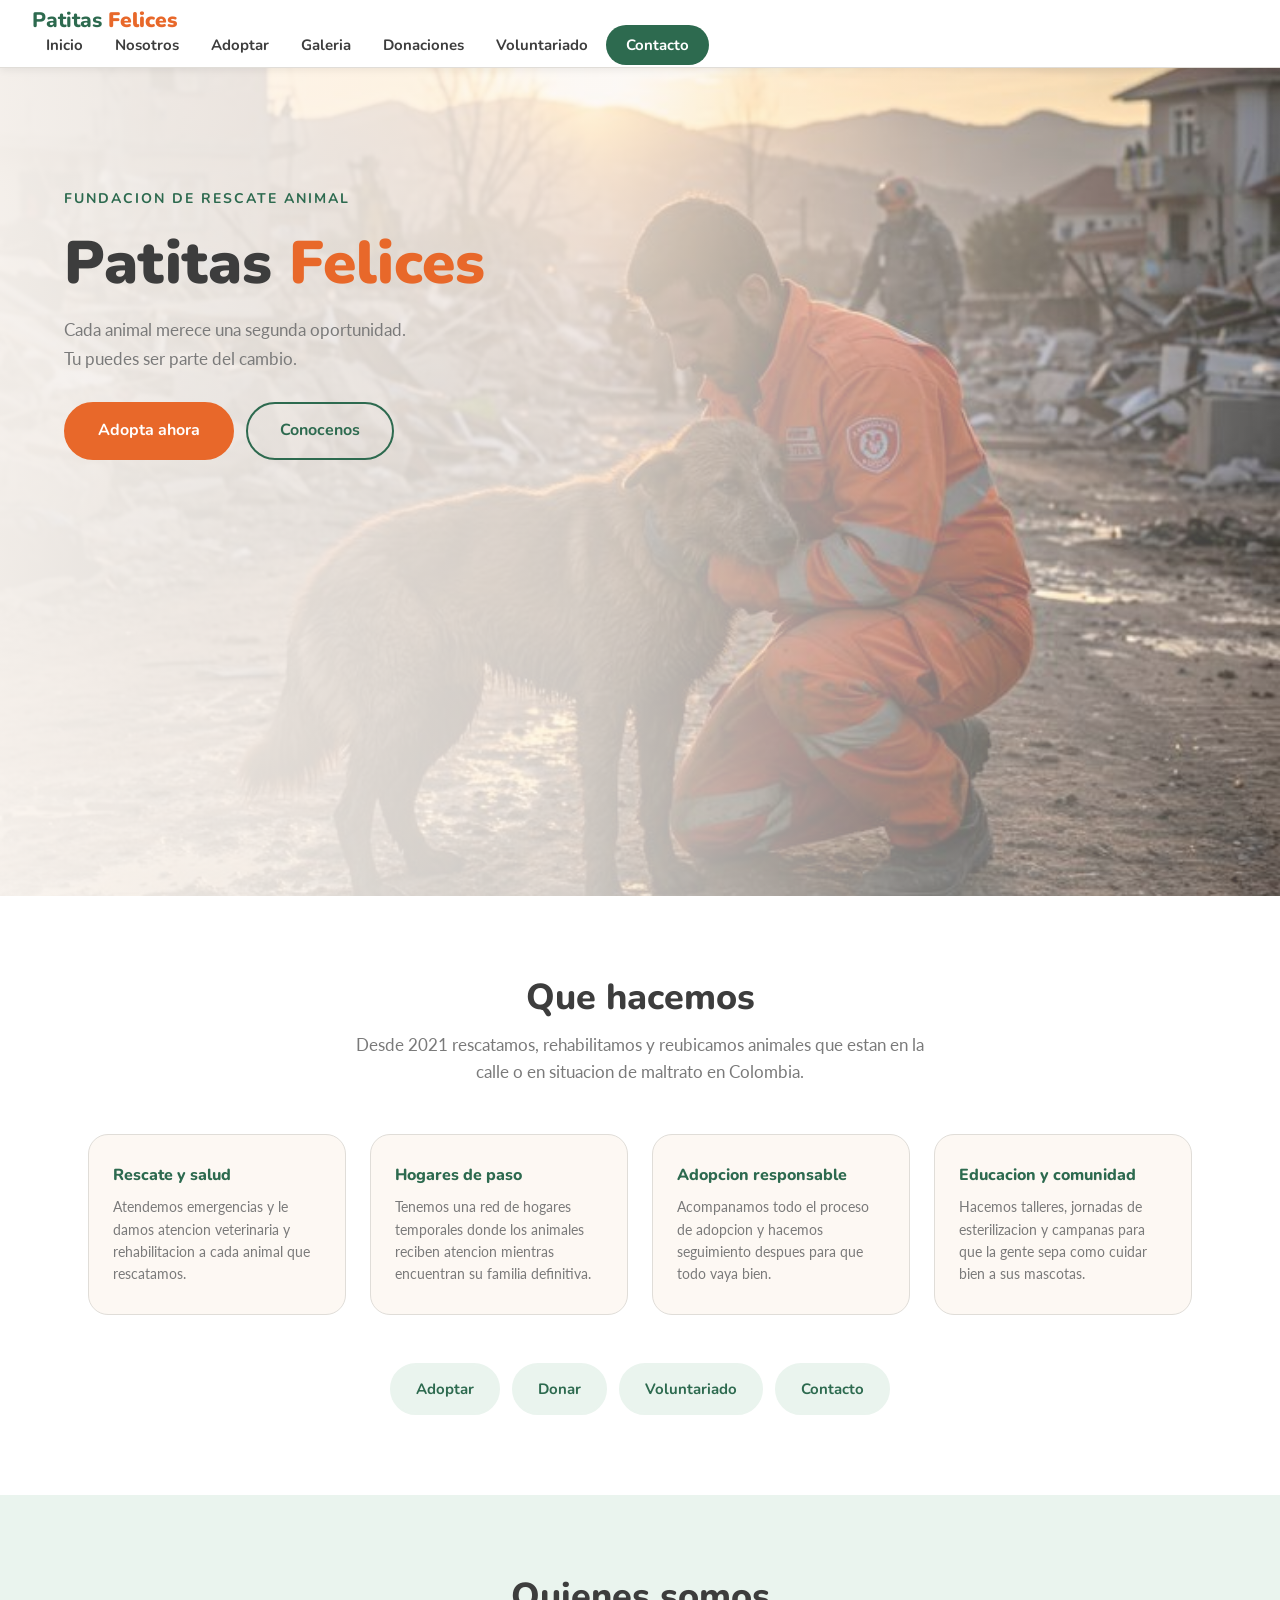
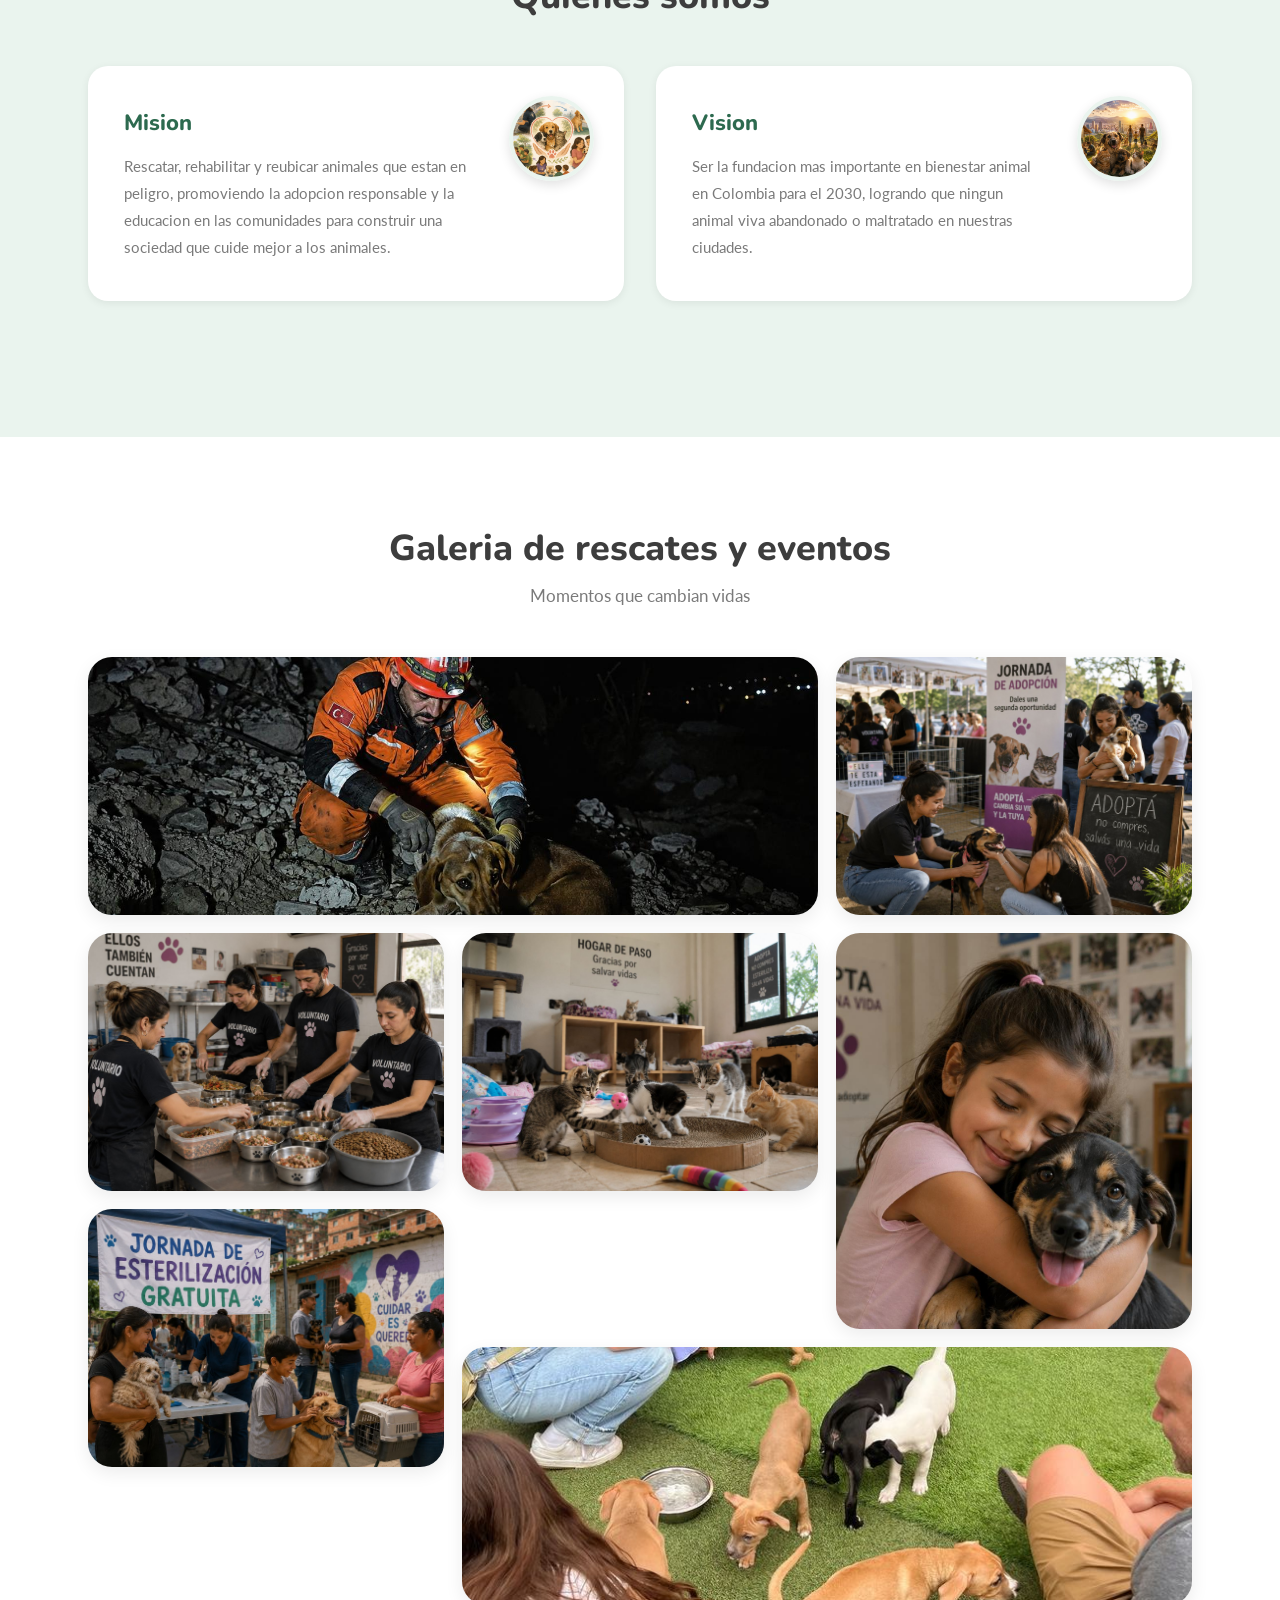
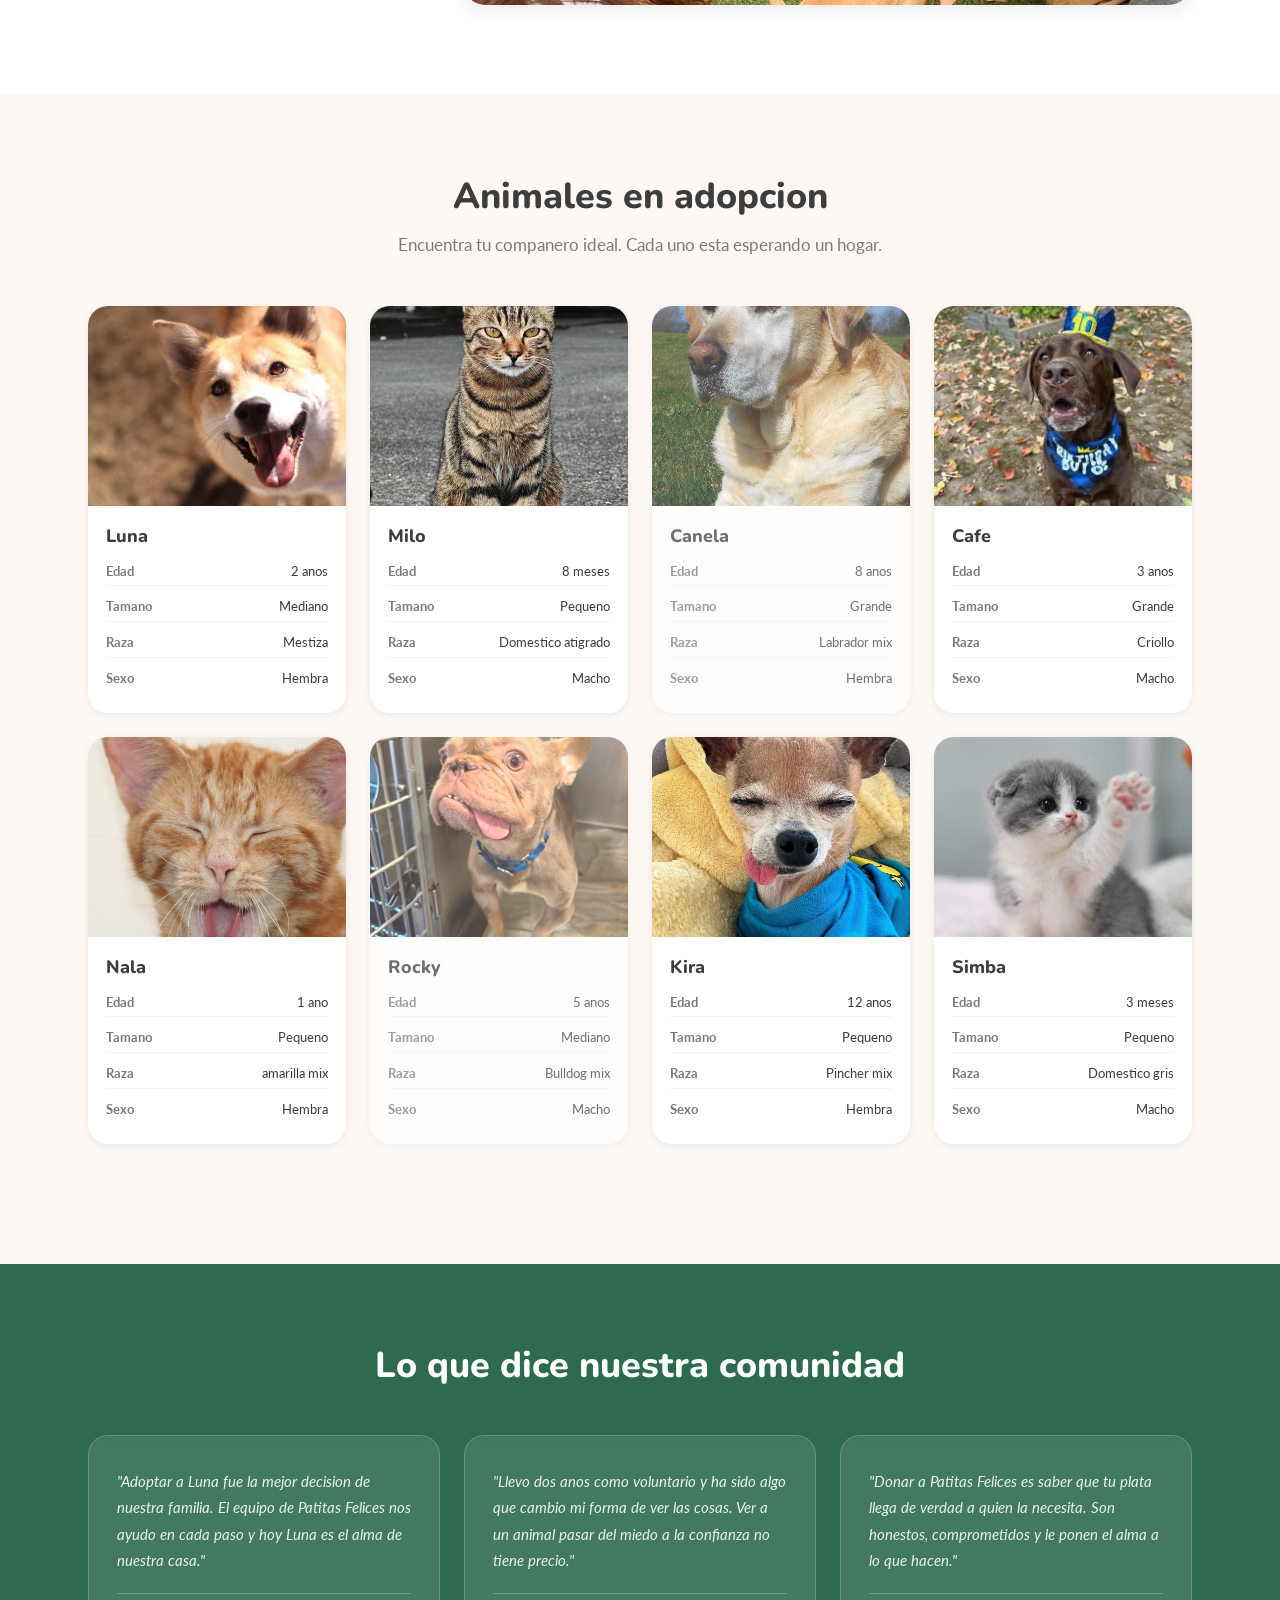
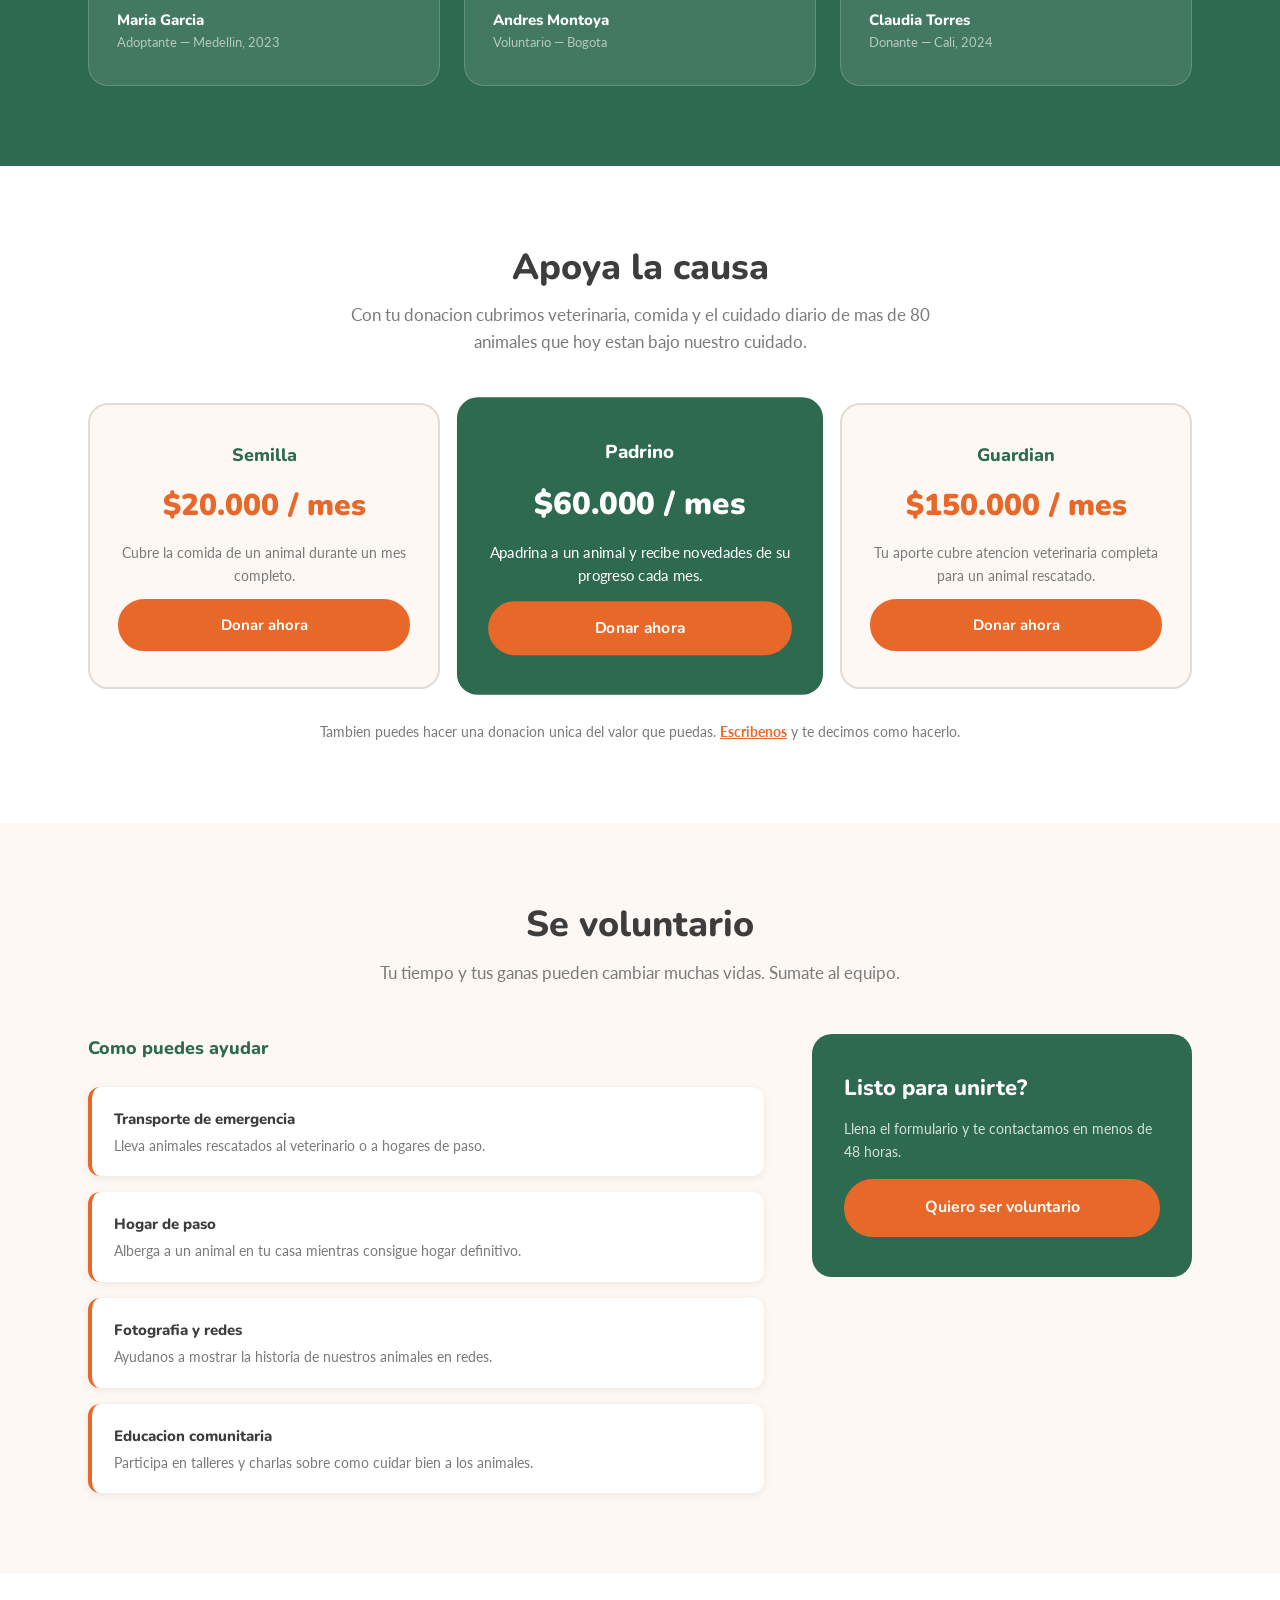
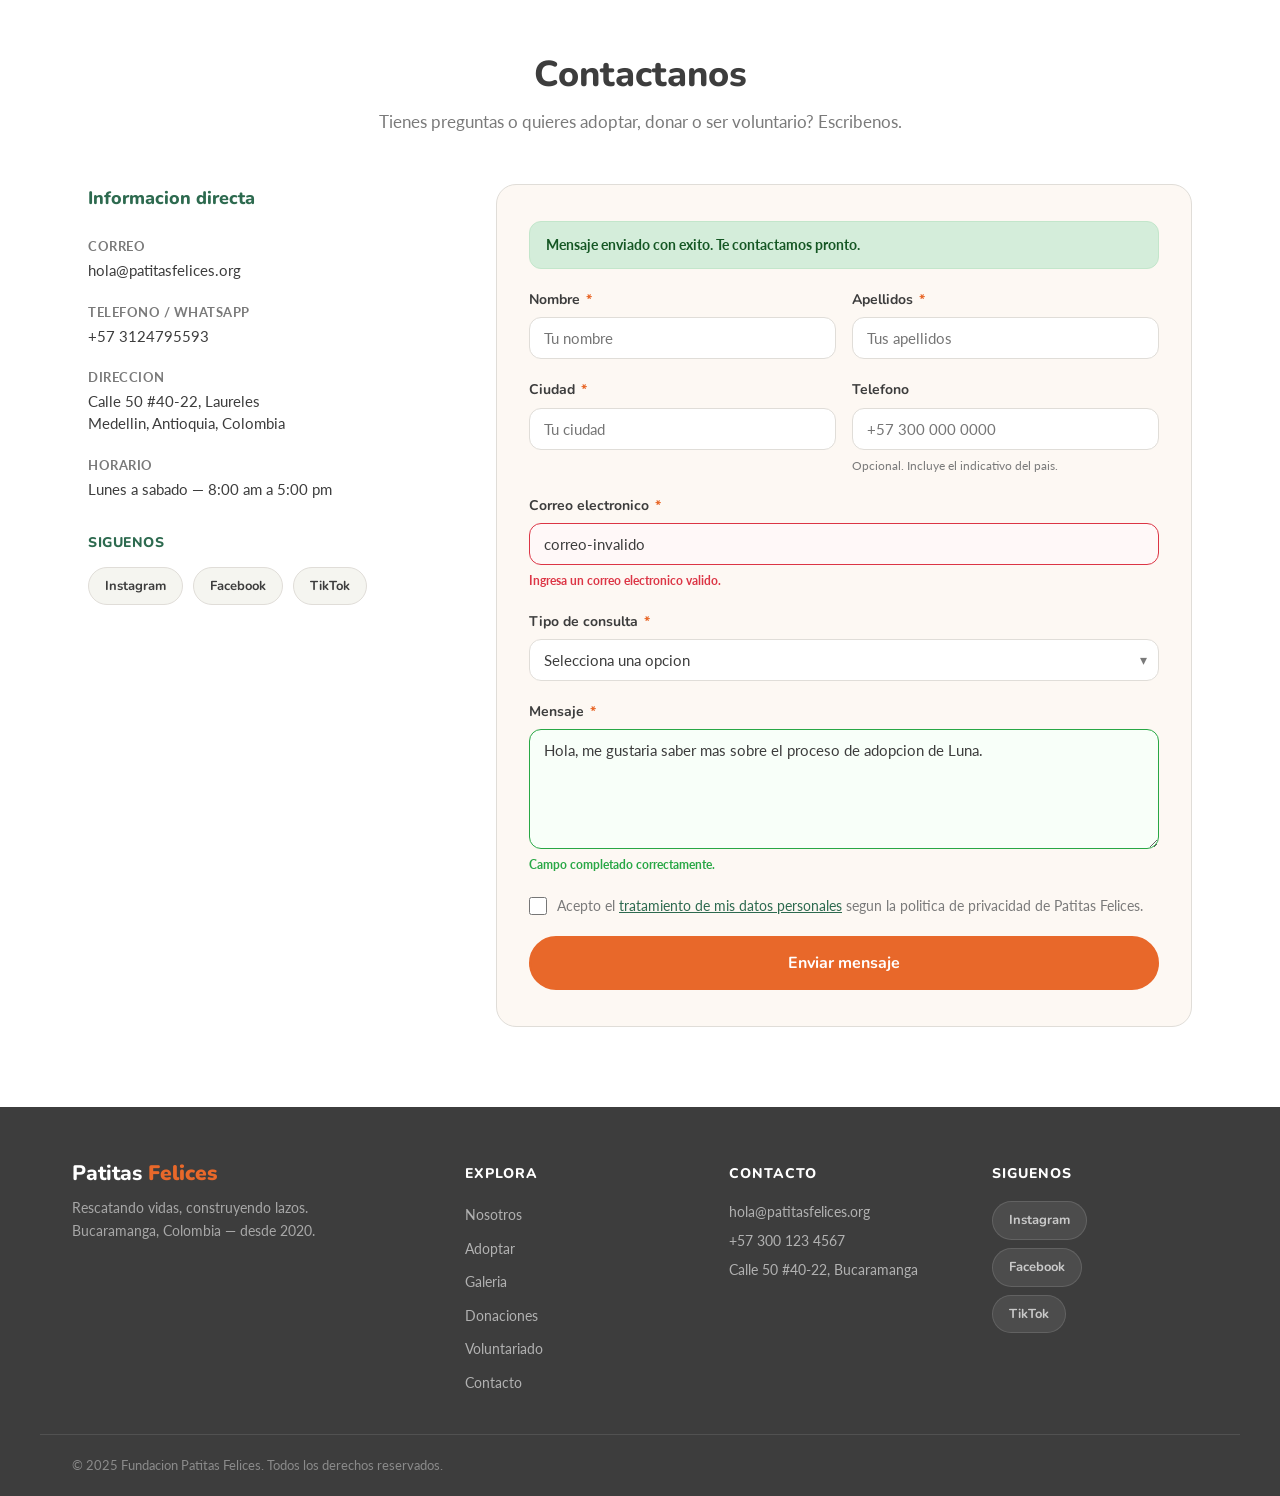
==== commit bb4bcd71: "feat: examen" ====
--- a/index.html
+++ b/index.html
@@ -24,8 +24,6 @@
         <nav class="nav-main" aria-label="Navegacion principal">
           <input type="checkbox" id="nav-toggle" class="nav-toggle-input" aria-hidden="true" />
           <label for="nav-toggle" class="nav-toggle-label" aria-label="Abrir menu">
-            <span></span>
-            <span></span>
             <span></span>
           </label>
 
@@ -199,6 +197,7 @@
                 en nuestras ciudades.
               </p>
             </article>
+            </section>
 
           </div>
           <section id="galeria" class="section-galeria" aria-labelledby="galeria-titulo">
--- a/styles.css
+++ b/styles.css
@@ -132,7 +132,8 @@
   text-decoration: none;
 }
 
-.btn:hover { transform: translateY(-2px); box-shadow: var(--sombra-md); }
+.btn:hover { transform: translateY(-2px); 
+  box-shadow: var(--sombra-md); }
 .btn:active { transform: translateY(0); }
 
 .btn--principal {
@@ -273,7 +274,6 @@
   object-fit: cover;
 }
 
-/* Overlay oscuro sobre el carrusel */
 .hero-carrusel::after {
   content: '';
   position: absolute;
@@ -395,7 +395,7 @@
   position: relative;
   background: var(--blanco);
   border-radius: var(--radio-lg);
-  padding: 40px 120px 40px 36px; /* espacio para la imagen */
+  padding: 40px 120px 40px 36px; 
   box-shadow: var(--sombra-sm);
   overflow: hidden;
   transition: 0.3s ease;
@@ -406,7 +406,6 @@
   transform: translateY(-5px);
 }
 
-/* IMAGEN REDONDA A LA DERECHA */
 .tarjeta-mision img,
 .tarjeta-vision img {
   position: absolute;
@@ -437,7 +436,6 @@
   line-height: 1.8;
   max-width: 90%;
 }
-.cifras { }
 
 .cifras-lista {
   display: grid;
@@ -962,7 +960,6 @@
 .red-social--facebook:hover  { background: #1877F2; color: var(--blanco); border-color: #1877F2; }
 .red-social--tiktok:hover    { background: #000000; color: var(--blanco); border-color: #000000; }
  
-/* Formulario */
 .formulario-contacto {
   display: flex;
   flex-direction: column;
@@ -1034,7 +1031,7 @@
  
 .campo-textarea { resize: vertical; min-height: 120px; }
  
-/* Estado de error */
+
 .campo--error .campo-input,
 .campo--error .campo-select,
 .campo--error .campo-textarea {
@@ -1055,7 +1052,7 @@
 }
 .campo--error .campo-error-msg { display: block; }
  
-/* Estado de exito */
+
 .campo--exito .campo-input,
 .campo--exito .campo-select,
 .campo--exito .campo-textarea {
@@ -1071,7 +1068,6 @@
 }
 .campo--exito .campo-exito-msg { display: block; }
  
-/* Select custom arrow */
 .campo-select-wrapper {
   position: relative;
 }
@@ -1091,7 +1087,6 @@
   color: var(--gris-medio);
 }
  
-/* Checkbox */
 .campo--checkbox { flex-direction: row; align-items: flex-start; gap: 10px; }
  
 .campo-checkbox-etiqueta {
@@ -1117,9 +1112,6 @@
 }
 .campo-checkbox-texto a { color: var(--verde); text-decoration: underline; }
  
-/* =============================================
-   FOOTER
-============================================= */
  
 .site-footer {
   background: var(--gris-texto);
@@ -1206,9 +1198,6 @@
 .footer-creditos a { color: var(--naranja); }
 .footer-creditos a:hover { text-decoration: underline; }
  
-/* =============================================
-   RESPONSIVE — TABLET (max 1024px)
-============================================= */
  
 @media (max-width: 1024px) {
  
@@ -1231,13 +1220,10 @@
   .hero-contenido { padding: 100px 40px 60px; }
 }
  
-/* =============================================
-   RESPONSIVE — MOBILE (max 768px)
-============================================= */
  
 @media (max-width: 768px) {
  
-  /* Header mobile */
+
   .site-header { padding: 0 20px; position: relative; flex-wrap: wrap; height: auto; padding-block: 14px; }
  
   .nav-toggle-label {
@@ -1275,7 +1261,7 @@
  
   .nav-link { width: 100%; border-radius: var(--radio); }
  
-  /* Secciones */
+  
   .section-destacados,
   .section-mision,
   .section-galeria,
@@ -1293,8 +1279,6 @@
   .cifras-lista       { grid-template-columns: repeat(2, 1fr); }
  
   .galeria-mosaico    { grid-template-columns: 1fr; grid-auto-rows: 200px; }
-  .galeria-item--ancho,
-  .galeria-item--alto { grid-column: span 1; grid-row: span 1; }
  
   .fila-campos { grid-template-columns: 1fr; }
  
